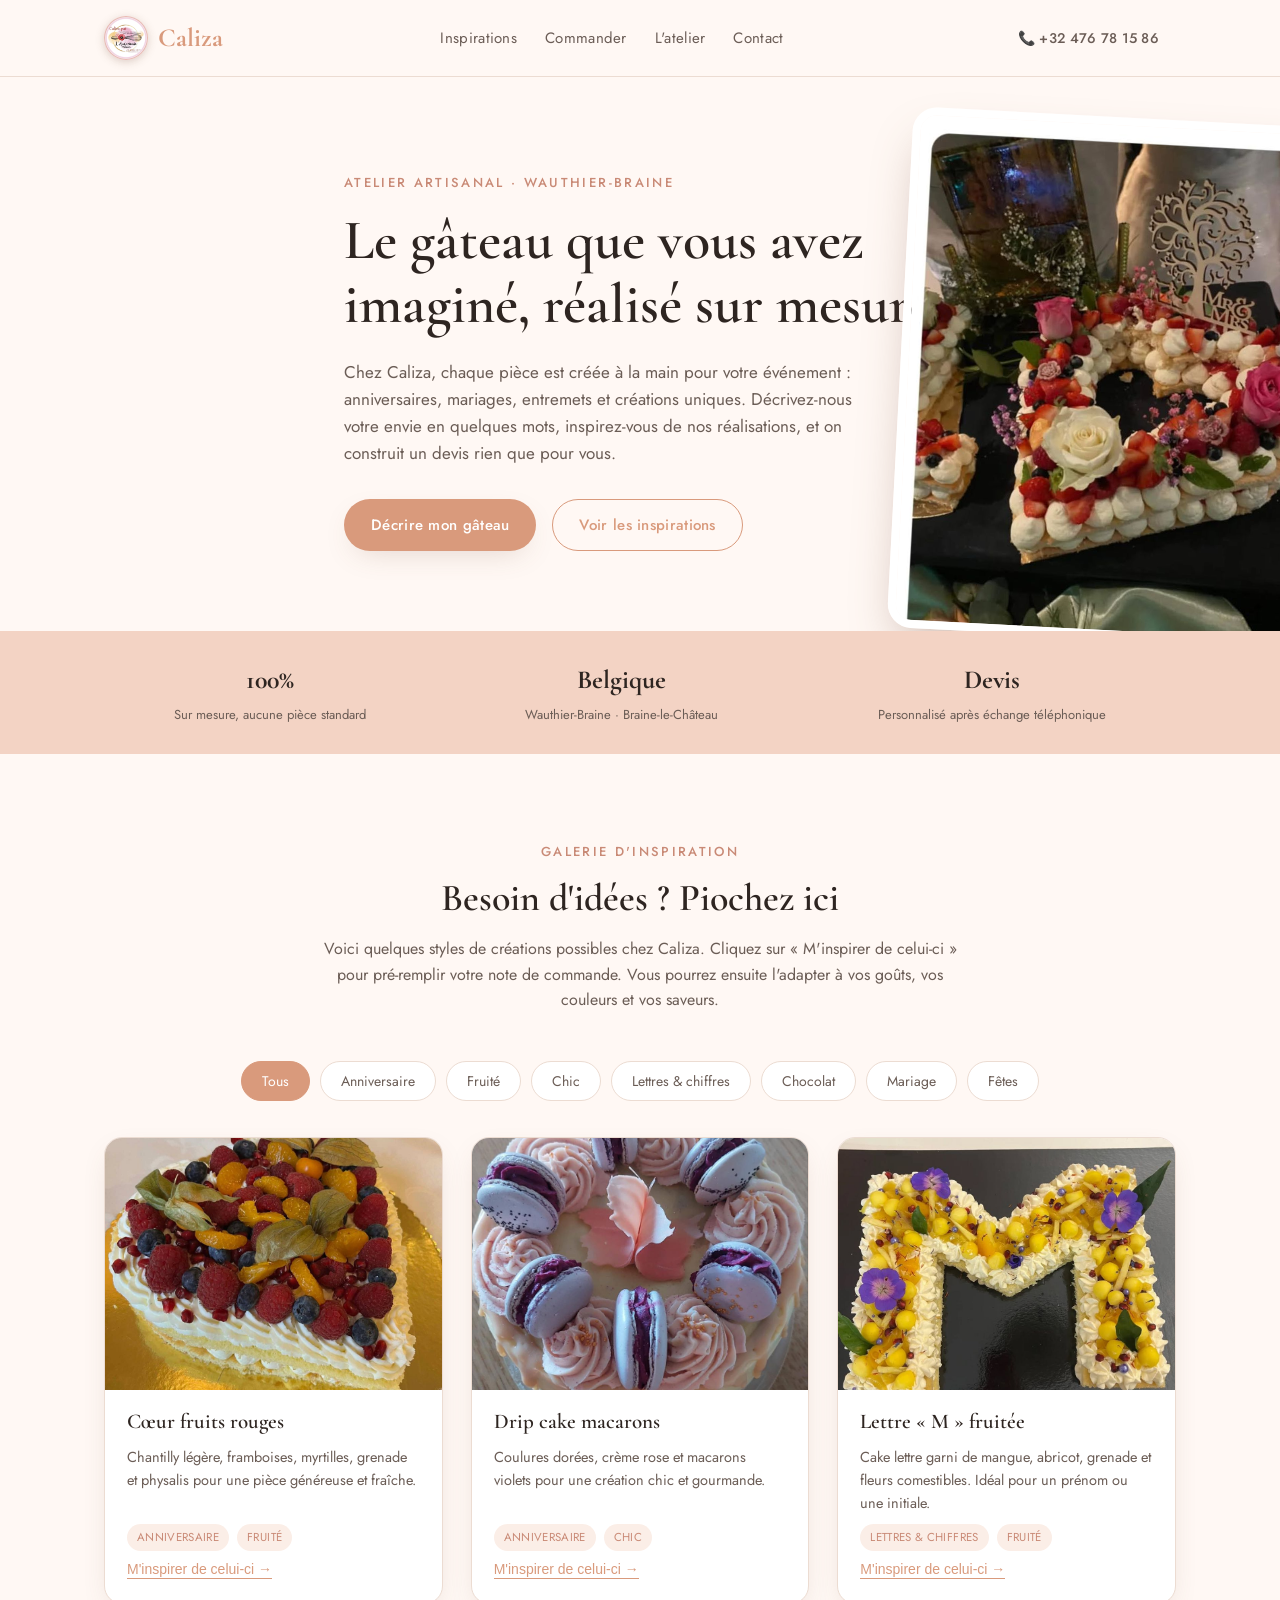
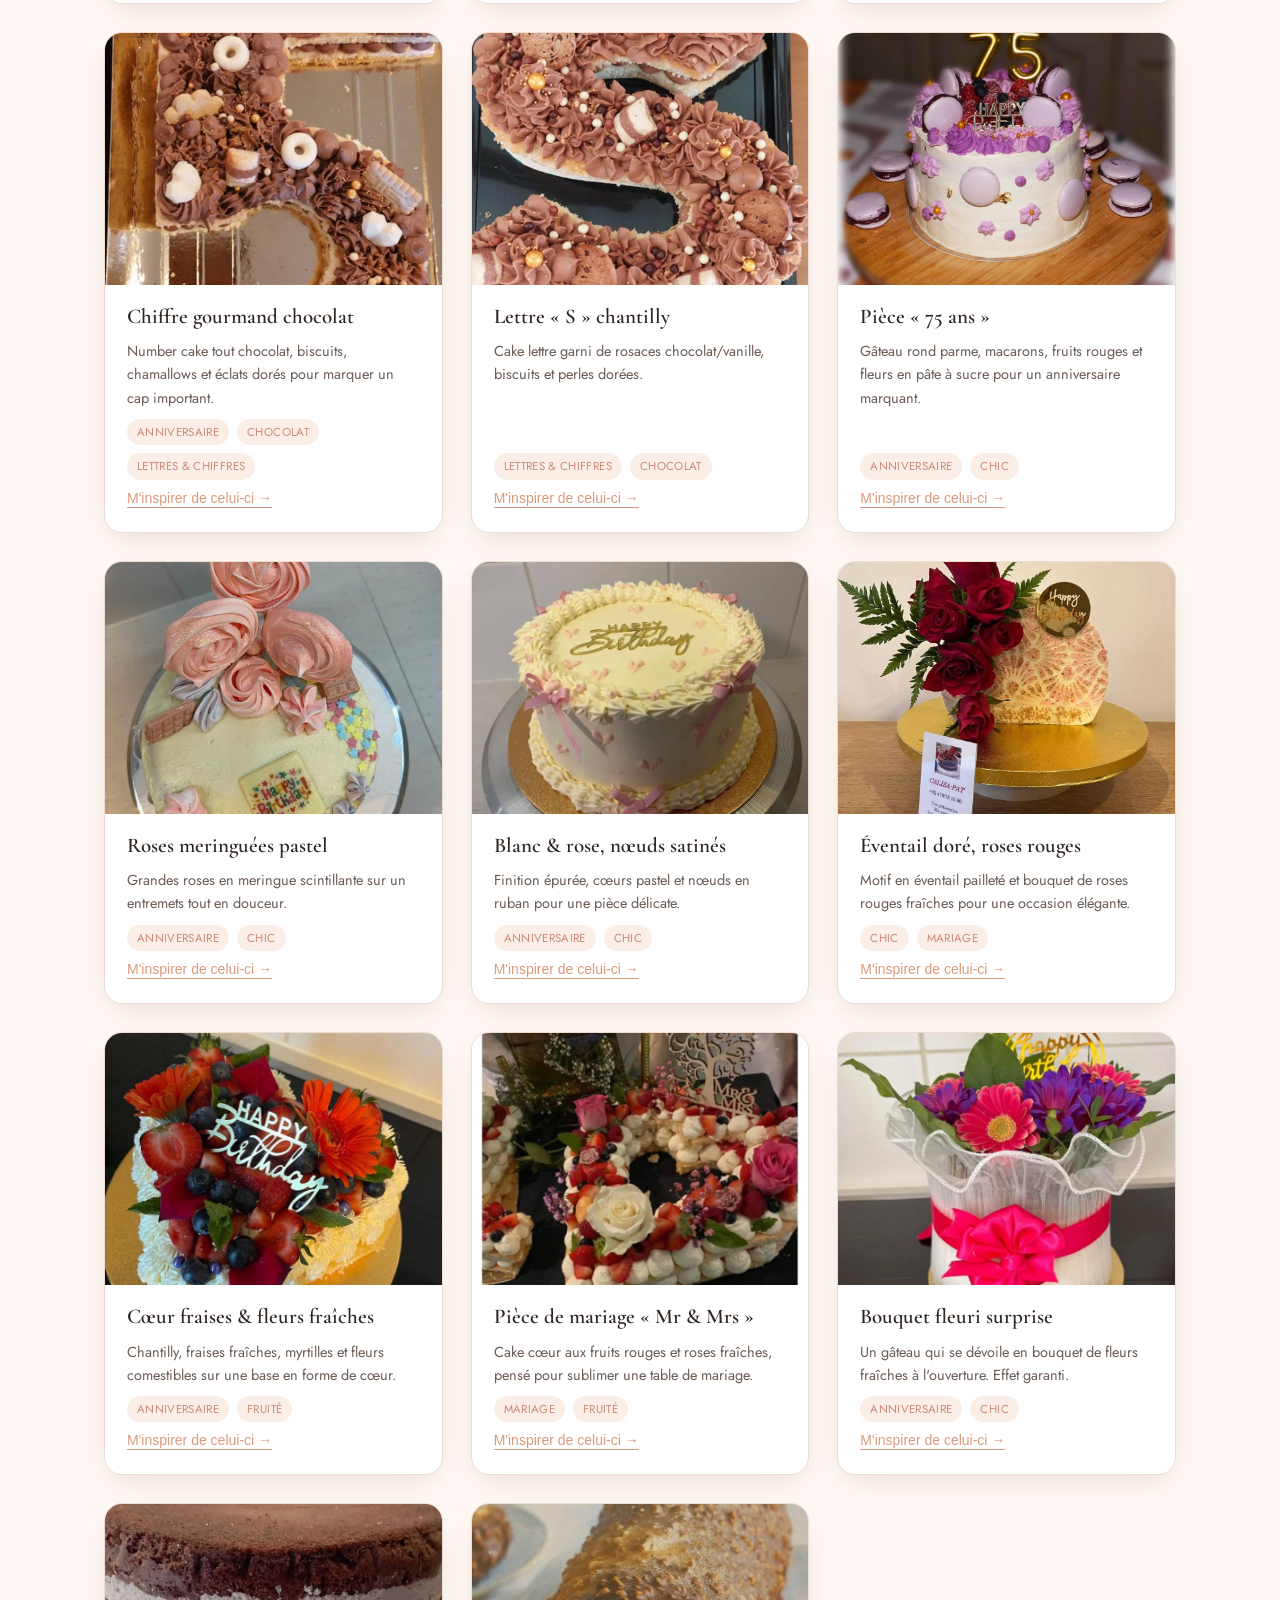
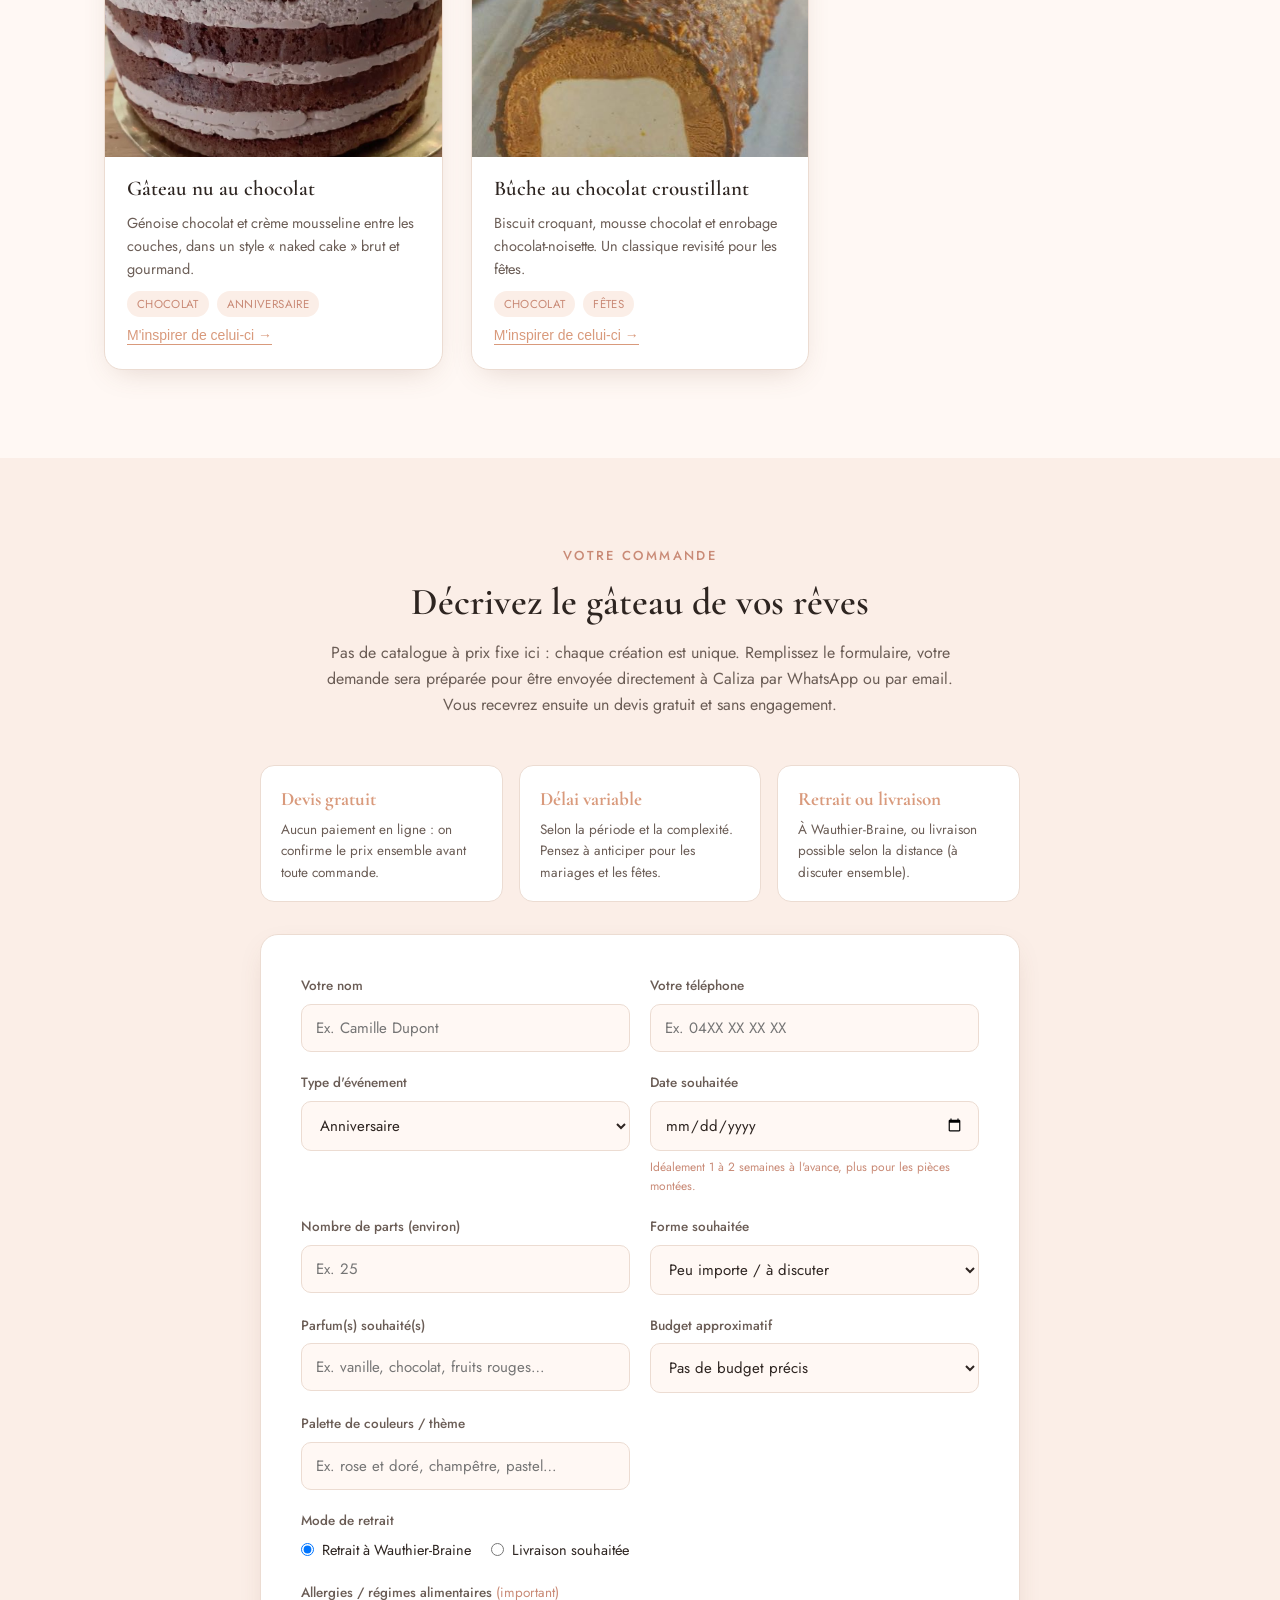
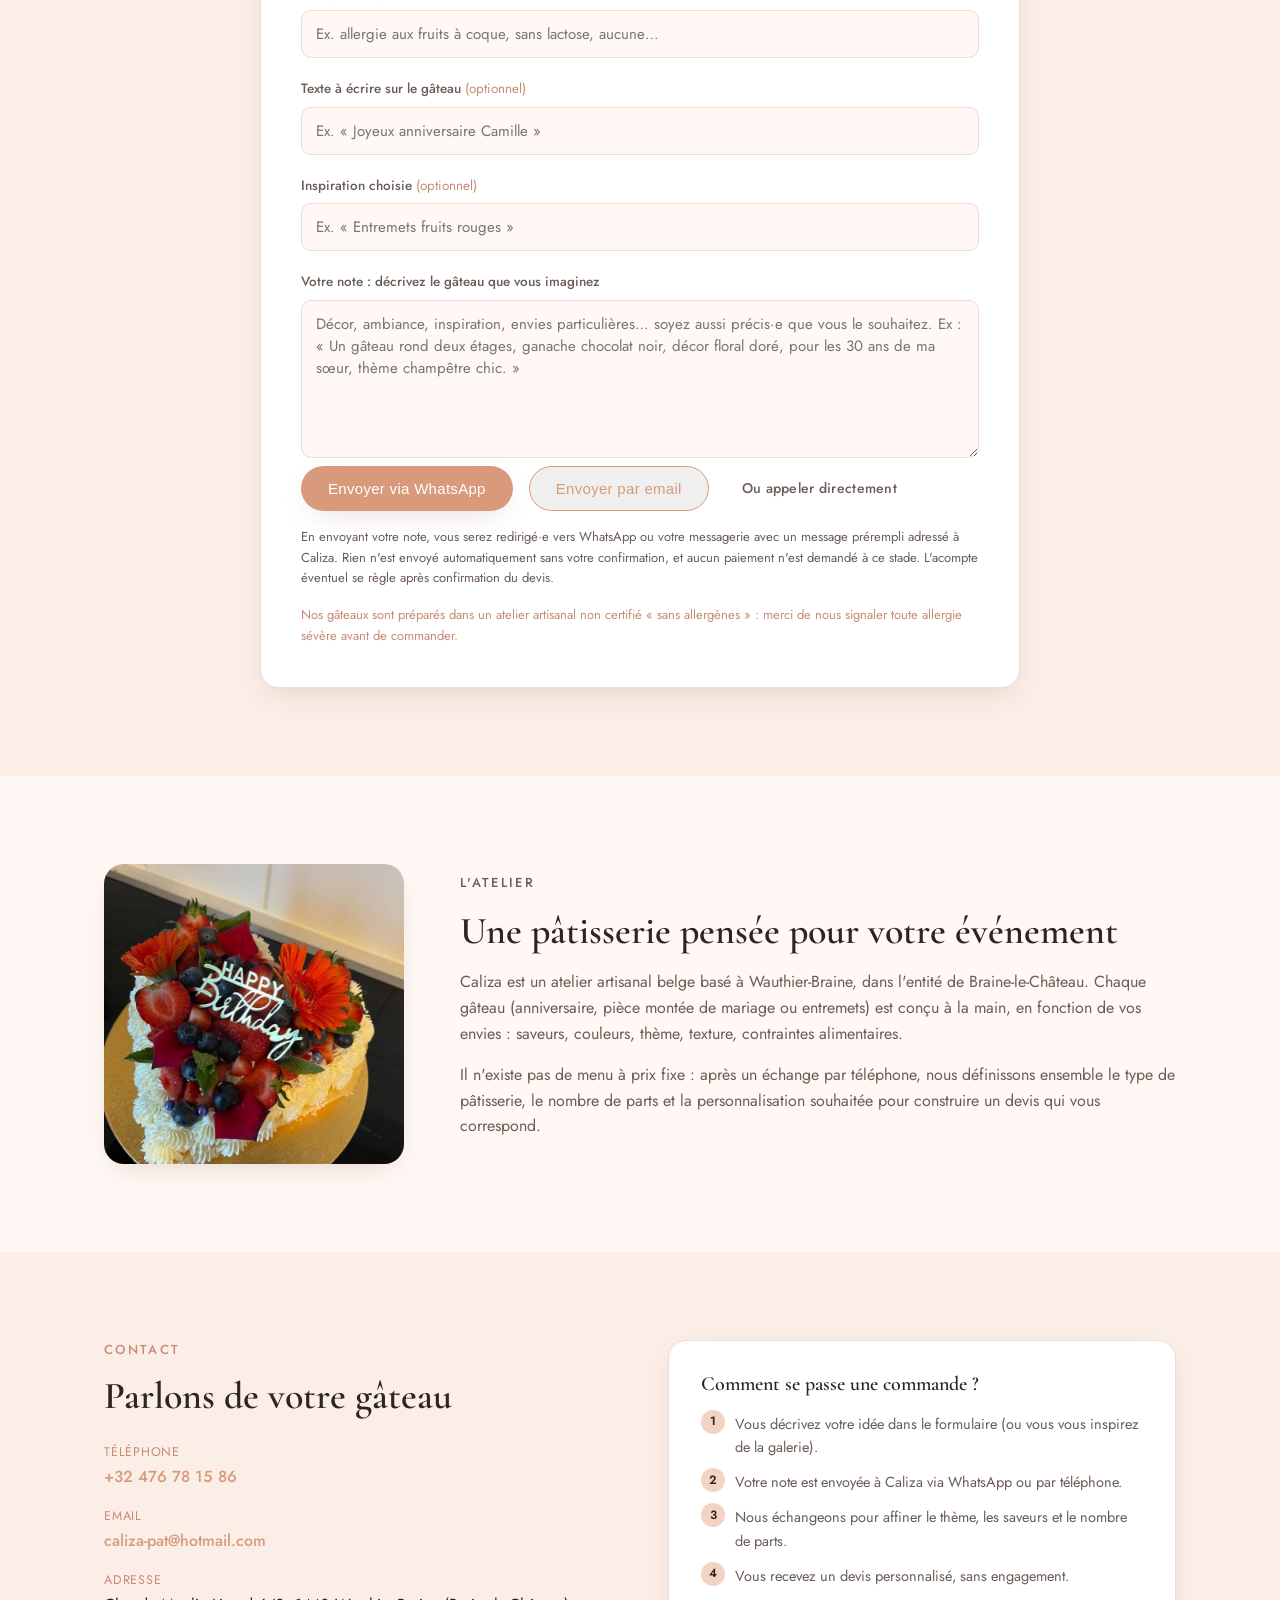
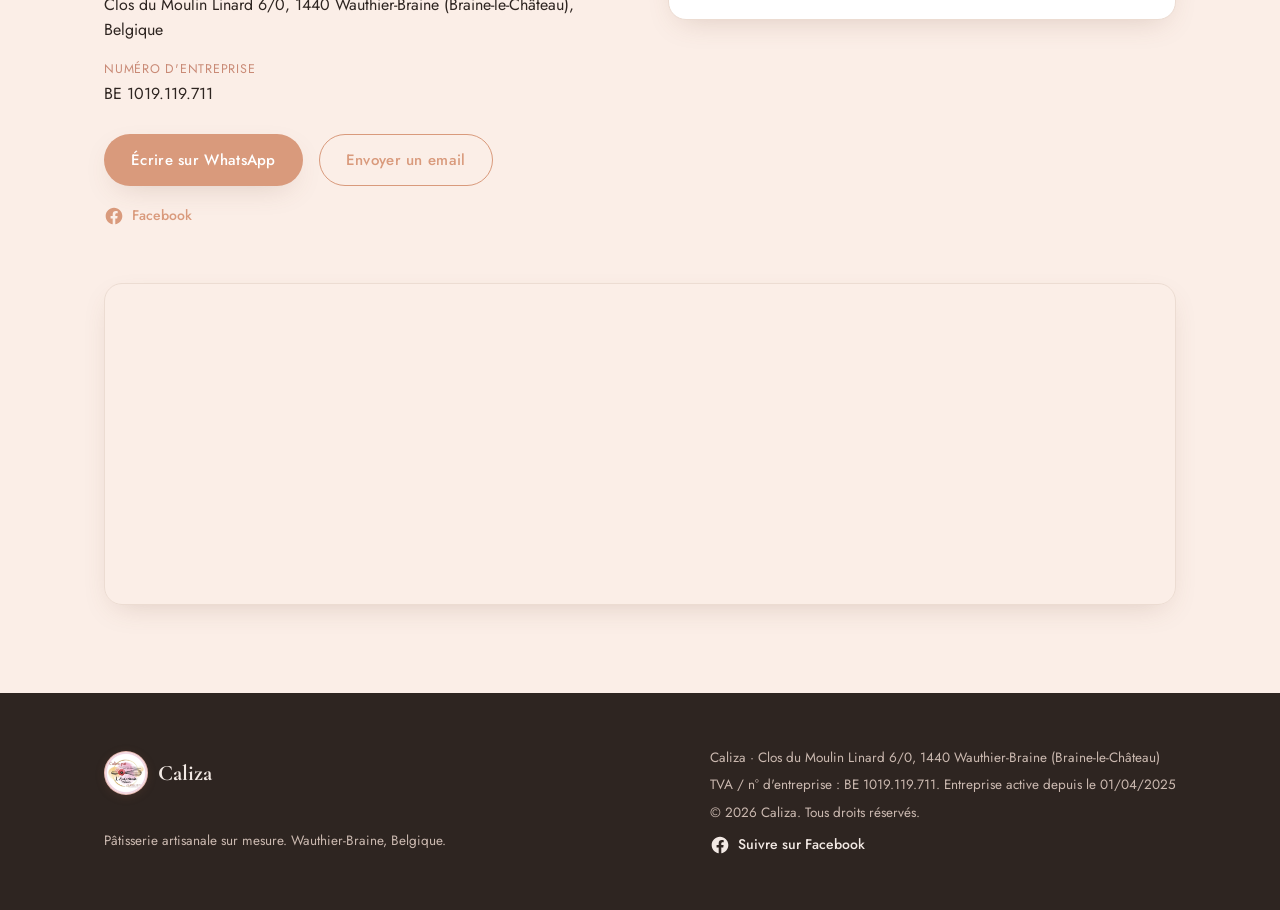
==== index.html @ c9975867 "Site vitrine Caliza (sans cadratins dans le texte) Co-Authored-By: Claude Sonnet 5 <noreply@anthropi" ====
<!DOCTYPE html>
<html lang="fr">
<head>
<meta charset="UTF-8">
<meta name="viewport" content="width=device-width, initial-scale=1.0">
<title>Caliza / Pâtisserie artisanale sur mesure</title>
<meta name="description" content="Caliza, atelier artisanal de gâteaux personnalisés à Wauthier-Braine (Braine-le-Château). Anniversaires, mariages, entremets sur mesure. Décrivez votre gâteau de rêve, on s'occupe du reste.">
<link rel="canonical" href="https://www.caliza-pat.be/">

<!-- Open Graph / réseaux sociaux -->
<meta property="og:type" content="website">
<meta property="og:locale" content="fr_BE">
<meta property="og:site_name" content="Caliza">
<meta property="og:title" content="Caliza : Pâtisserie artisanale sur mesure">
<meta property="og:description" content="Gâteaux personnalisés faits main à Wauthier-Braine (Braine-le-Château) : anniversaires, mariages, entremets. Décrivez votre gâteau de rêve, on s'occupe du reste.">
<meta property="og:image" content="https://www.caliza-pat.be/assets/gateaux/mariage-coeur.jpg">
<meta property="og:url" content="https://www.caliza-pat.be/">
<meta name="twitter:card" content="summary_large_image">
<meta name="twitter:title" content="Caliza : Pâtisserie artisanale sur mesure">
<meta name="twitter:description" content="Gâteaux personnalisés faits main à Wauthier-Braine (Braine-le-Château). Décrivez votre gâteau de rêve, on s'occupe du reste.">
<meta name="twitter:image" content="https://www.caliza-pat.be/assets/gateaux/mariage-coeur.jpg">

<link rel="icon" href="assets/logo.jpg">
<link rel="preconnect" href="https://fonts.googleapis.com">
<link rel="preconnect" href="https://fonts.gstatic.com" crossorigin>
<link href="https://fonts.googleapis.com/css2?family=Cormorant+Garamond:wght@500;600;700&family=Jost:wght@300;400;500;600&display=swap" rel="stylesheet">
<link rel="stylesheet" href="style.css">
<script type="application/ld+json">
{
  "@context": "https://schema.org",
  "@type": "Bakery",
  "name": "Caliza",
  "alternateName": "Caliza-pat, L'Audacieuse Pâtisserie",
  "image": "https://www.caliza-pat.be/assets/logo.jpg",
  "telephone": "+32476781586",
  "email": "caliza-pat@hotmail.com",
  "priceRange": "€€",
  "address": {
    "@type": "PostalAddress",
    "streetAddress": "Clos du Moulin Linard 6/0",
    "postalCode": "1440",
    "addressLocality": "Wauthier-Braine (Braine-le-Château)",
    "addressCountry": "BE"
  },
  "sameAs": [
    "https://www.facebook.com/share/1EMs3Ksw3k/?mibextid=wwXIfr"
  ]
}
</script>
</head>
<body>

<a class="skip-link" href="#commander">Aller à la commande</a>

<header class="site-header">
  <div class="wrap header-inner">
    <a href="#top" class="logo">
      <img src="assets/logo.jpg" alt="Caliza-pat, L'Audacieuse Pâtisserie" class="logo-img">
      <span class="logo-text">Caliza</span>
    </a>
    <nav class="nav" id="nav">
      <a href="#inspiration-gallery">Inspirations</a>
      <a href="#commander">Commander</a>
      <a href="#apropos">L'atelier</a>
      <a href="#contact">Contact</a>
    </nav>
    <a href="tel:+32476781586" class="btn btn-ghost header-cta">📞 +32 476 78 15 86</a>
    <button class="nav-toggle" id="navToggle" aria-label="Ouvrir le menu" aria-expanded="false">
      <span></span><span></span><span></span>
    </button>
  </div>
</header>

<main id="top">

  <section class="hero">
    <div class="wrap hero-inner">
      <p class="eyebrow">Atelier artisanal · Wauthier-Braine</p>
      <h1>Le gâteau que vous avez<br>imaginé, réalisé sur mesure</h1>
      <p class="hero-lede">
        Chez Caliza, chaque pièce est créée à la main pour votre événement : anniversaires,
        mariages, entremets et créations uniques. Décrivez-nous votre envie en quelques mots,
        inspirez-vous de nos réalisations, et on construit un devis rien que pour vous.
      </p>
      <div class="hero-actions">
        <a href="#commander" class="btn btn-primary">Décrire mon gâteau</a>
        <a href="#inspiration-gallery" class="btn btn-outline">Voir les inspirations</a>
      </div>
    </div>
    <div class="hero-deco">
      <img src="assets/gateaux/mariage-coeur.jpg" alt="Création Caliza : pièce en cœur, roses et finition dorée" class="hero-photo">
    </div>
  </section>

  <section class="strip">
    <div class="wrap strip-inner">
      <div class="strip-item"><strong>100%</strong><span>Sur mesure, aucune pièce standard</span></div>
      <div class="strip-item"><strong>Belgique</strong><span>Wauthier-Braine · Braine-le-Château</span></div>
      <div class="strip-item"><strong>Devis</strong><span>Personnalisé après échange téléphonique</span></div>
    </div>
  </section>

  <section id="inspiration-gallery" class="section">
    <div class="wrap">
      <p class="eyebrow center">Galerie d'inspiration</p>
      <h2 class="section-title center">Besoin d'idées ? Piochez ici</h2>
      <p class="section-lede center">
        Voici quelques styles de créations possibles chez Caliza. Cliquez sur « M'inspirer de
        celui-ci » pour pré-remplir votre note de commande. Vous pourrez ensuite l'adapter à
        vos goûts, vos couleurs et vos saveurs.
      </p>

      <div class="gallery-filters" id="galleryFilters" role="group" aria-label="Filtrer les inspirations"></div>

      <div class="gallery" id="gallery">
        <!-- Cards injected by script.js -->
      </div>
    </div>
  </section>

  <section id="commander" class="section section-alt">
    <div class="wrap">
      <p class="eyebrow center">Votre commande</p>
      <h2 class="section-title center">Décrivez le gâteau de vos rêves</h2>
      <p class="section-lede center">
        Pas de catalogue à prix fixe ici : chaque création est unique. Remplissez le formulaire,
        votre demande sera préparée pour être envoyée directement à Caliza par WhatsApp ou par
        email. Vous recevrez ensuite un devis gratuit et sans engagement.
      </p>

      <div class="order-info">
        <div class="order-info-item">
          <strong>Devis gratuit</strong>
          <span>Aucun paiement en ligne : on confirme le prix ensemble avant toute commande.</span>
        </div>
        <div class="order-info-item">
          <strong>Délai variable</strong>
          <span>Selon la période et la complexité. Pensez à anticiper pour les mariages et les fêtes.</span>
        </div>
        <div class="order-info-item">
          <strong>Retrait ou livraison</strong>
          <span>À Wauthier-Braine, ou livraison possible selon la distance (à discuter ensemble).</span>
        </div>
      </div>

      <form class="order-form" id="orderForm">
        <div class="form-grid">
          <div class="field">
            <label for="name">Votre nom</label>
            <input type="text" id="name" name="name" required autocomplete="name" placeholder="Ex. Camille Dupont">
          </div>
          <div class="field">
            <label for="phone">Votre téléphone</label>
            <input type="tel" id="phone" name="phone" required autocomplete="tel" placeholder="Ex. 04XX XX XX XX">
          </div>
          <div class="field">
            <label for="eventType">Type d'événement</label>
            <select id="eventType" name="eventType">
              <option value="Anniversaire">Anniversaire</option>
              <option value="Mariage / pièce montée">Mariage / pièce montée</option>
              <option value="Entremets">Entremets</option>
              <option value="Baptême / communion">Baptême / communion</option>
              <option value="Autre occasion">Autre occasion</option>
            </select>
          </div>
          <div class="field">
            <label for="date">Date souhaitée</label>
            <input type="date" id="date" name="date">
            <span class="field-hint">Idéalement 1 à 2 semaines à l'avance, plus pour les pièces montées.</span>
          </div>
          <div class="field">
            <label for="servings">Nombre de parts (environ)</label>
            <input type="number" id="servings" name="servings" min="1" placeholder="Ex. 25">
          </div>
          <div class="field">
            <label for="shape">Forme souhaitée</label>
            <select id="shape" name="shape">
              <option value="">Peu importe / à discuter</option>
              <option value="Rond">Rond</option>
              <option value="Carré / rectangle">Carré / rectangle</option>
              <option value="Cœur">Cœur</option>
              <option value="Cake lettre ou chiffre">Cake lettre ou chiffre</option>
              <option value="Pièce montée à étages">Pièce montée à étages</option>
              <option value="Autre">Autre</option>
            </select>
          </div>
          <div class="field">
            <label for="flavor">Parfum(s) souhaité(s)</label>
            <input type="text" id="flavor" name="flavor" placeholder="Ex. vanille, chocolat, fruits rouges…">
          </div>
          <div class="field">
            <label for="budget">Budget approximatif</label>
            <select id="budget" name="budget">
              <option value="">Pas de budget précis</option>
              <option value="Moins de 30€">Moins de 30€</option>
              <option value="30€ - 60€">30€ - 60€</option>
              <option value="60€ - 100€">60€ - 100€</option>
              <option value="100€ - 200€">100€ - 200€</option>
              <option value="Plus de 200€">Plus de 200€</option>
            </select>
          </div>
          <div class="field">
            <label for="colors">Palette de couleurs / thème</label>
            <input type="text" id="colors" name="colors" placeholder="Ex. rose et doré, champêtre, pastel…">
          </div>
          <div class="field field-full">
            <span class="field-legend">Mode de retrait</span>
            <div class="radio-group" id="fulfilmentGroup">
              <label class="radio-option">
                <input type="radio" name="fulfilment" value="Retrait à Wauthier-Braine" checked>
                Retrait à Wauthier-Braine
              </label>
              <label class="radio-option">
                <input type="radio" name="fulfilment" value="Livraison souhaitée">
                Livraison souhaitée
              </label>
            </div>
          </div>
          <div class="field field-full hidden" id="addressField">
            <label for="address">Adresse de livraison</label>
            <input type="text" id="address" name="address" placeholder="Rue, numéro, code postal, ville">
          </div>
          <div class="field field-full">
            <label for="allergies">Allergies / régimes alimentaires <span class="optional">(important)</span></label>
            <input type="text" id="allergies" name="allergies" placeholder="Ex. allergie aux fruits à coque, sans lactose, aucune…">
          </div>
          <div class="field field-full">
            <label for="cakeText">Texte à écrire sur le gâteau <span class="optional">(optionnel)</span></label>
            <input type="text" id="cakeText" name="cakeText" placeholder="Ex. « Joyeux anniversaire Camille »">
          </div>
          <div class="field field-full">
            <label for="inspiration">Inspiration choisie <span class="optional">(optionnel)</span></label>
            <input type="text" id="inspiration" name="inspiration" placeholder="Ex. « Entremets fruits rouges »" readonly>
          </div>
        </div>

        <div class="field field-full">
          <label for="note">Votre note : décrivez le gâteau que vous imaginez</label>
          <textarea id="note" name="note" rows="6" required placeholder="Décor, ambiance, inspiration, envies particulières… soyez aussi précis·e que vous le souhaitez. Ex : « Un gâteau rond deux étages, ganache chocolat noir, décor floral doré, pour les 30 ans de ma sœur, thème champêtre chic. »"></textarea>
        </div>

        <div class="form-actions">
          <button type="submit" class="btn btn-primary" id="sendWhatsapp" data-channel="whatsapp">Envoyer via WhatsApp</button>
          <button type="submit" class="btn btn-outline" id="sendEmail" data-channel="email">Envoyer par email</button>
          <a href="tel:+32476781586" class="btn btn-ghost">Ou appeler directement</a>
        </div>
        <p class="form-note">
          En envoyant votre note, vous serez redirigé·e vers WhatsApp ou votre messagerie avec un
          message prérempli adressé à Caliza. Rien n'est envoyé automatiquement sans votre confirmation,
          et aucun paiement n'est demandé à ce stade. L'acompte éventuel se règle après confirmation du devis.
        </p>
        <p class="form-note form-note-caution">
          Nos gâteaux sont préparés dans un atelier artisanal non certifié « sans allergènes » :
          merci de nous signaler toute allergie sévère avant de commander.
        </p>
      </form>
    </div>
  </section>

  <section id="apropos" class="section">
    <div class="wrap about-grid">
      <div class="about-deco">
        <img src="assets/gateaux/coeur-fraises-fleurs.jpg" alt="Création Caliza : gâteau cœur, fraises et fleurs fraîches">
      </div>
      <div>
        <p class="eyebrow">L'atelier</p>
        <h2 class="section-title">Une pâtisserie pensée pour votre événement</h2>
        <p>
          Caliza est un atelier artisanal belge basé à Wauthier-Braine, dans l'entité de
          Braine-le-Château. Chaque gâteau (anniversaire, pièce montée de mariage ou entremets)
          est conçu à la main, en fonction de vos envies : saveurs, couleurs, thème, texture,
          contraintes alimentaires.
        </p>
        <p>
          Il n'existe pas de menu à prix fixe : après un échange par téléphone, nous définissons
          ensemble le type de pâtisserie, le nombre de parts et la personnalisation souhaitée
          pour construire un devis qui vous correspond.
        </p>
      </div>
    </div>
  </section>

  <section id="contact" class="section section-alt">
    <div class="wrap contact-grid">
      <div>
        <p class="eyebrow">Contact</p>
        <h2 class="section-title">Parlons de votre gâteau</h2>
        <ul class="contact-list">
          <li>
            <span class="contact-label">Téléphone</span>
            <a href="tel:+32476781586">+32 476 78 15 86</a>
          </li>
          <li>
            <span class="contact-label">Email</span>
            <a href="mailto:caliza-pat@hotmail.com">caliza-pat@hotmail.com</a>
          </li>
          <li>
            <span class="contact-label">Adresse</span>
            <span>Clos du Moulin Linard 6/0, 1440 Wauthier-Braine (Braine-le-Château), Belgique</span>
          </li>
          <li>
            <span class="contact-label">Numéro d'entreprise</span>
            <span>BE 1019.119.711</span>
          </li>
        </ul>
        <div class="hero-actions">
          <a href="https://wa.me/32476781586" class="btn btn-primary" target="_blank" rel="noopener">Écrire sur WhatsApp</a>
          <a href="mailto:caliza-pat@hotmail.com" class="btn btn-outline">Envoyer un email</a>
        </div>
        <div class="social-links">
          <a href="https://www.facebook.com/share/1EMs3Ksw3k/?mibextid=wwXIfr" target="_blank" rel="noopener" aria-label="Caliza sur Facebook" class="social-link">
            <svg viewBox="0 0 24 24" aria-hidden="true"><path d="M22 12.06C22 6.5 17.52 2 12 2S2 6.5 2 12.06c0 5 3.66 9.15 8.44 9.94v-7.03H7.9v-2.9h2.54V9.85c0-2.51 1.49-3.9 3.77-3.9 1.09 0 2.24.2 2.24.2v2.46h-1.26c-1.24 0-1.63.77-1.63 1.56v1.88h2.78l-.44 2.9h-2.34V22c4.78-.79 8.44-4.93 8.44-9.94Z"/></svg>
            Facebook
          </a>
        </div>
      </div>
      <div class="contact-card">
        <h3>Comment se passe une commande ?</h3>
        <ol>
          <li>Vous décrivez votre idée dans le formulaire (ou vous vous inspirez de la galerie).</li>
          <li>Votre note est envoyée à Caliza via WhatsApp ou par téléphone.</li>
          <li>Nous échangeons pour affiner le thème, les saveurs et le nombre de parts.</li>
          <li>Vous recevez un devis personnalisé, sans engagement.</li>
        </ol>
      </div>
      <div class="map-embed">
        <iframe
          src="https://www.google.com/maps?q=Clos+du+Moulin+Linard+6,+1440+Wauthier-Braine,+Belgique&output=embed"
          title="Localisation de Caliza à Wauthier-Braine"
          loading="lazy"
          referrerpolicy="no-referrer-when-downgrade">
        </iframe>
      </div>
    </div>
  </section>

</main>

<footer class="site-footer">
  <div class="wrap footer-inner">
    <div class="footer-brand">
      <img src="assets/logo.jpg" alt="Caliza-pat" class="logo-img">
      <span class="logo-text">Caliza</span>
      <p>Pâtisserie artisanale sur mesure. Wauthier-Braine, Belgique.</p>
    </div>
    <div class="footer-legal">
      <p>Caliza · Clos du Moulin Linard 6/0, 1440 Wauthier-Braine (Braine-le-Château)</p>
      <p>TVA / n° d'entreprise : BE 1019.119.711. Entreprise active depuis le 01/04/2025</p>
      <p>© <span id="year"></span> Caliza. Tous droits réservés.</p>
      <a href="https://www.facebook.com/share/1EMs3Ksw3k/?mibextid=wwXIfr" target="_blank" rel="noopener" aria-label="Caliza sur Facebook" class="social-link social-link-footer">
        <svg viewBox="0 0 24 24" aria-hidden="true"><path d="M22 12.06C22 6.5 17.52 2 12 2S2 6.5 2 12.06c0 5 3.66 9.15 8.44 9.94v-7.03H7.9v-2.9h2.54V9.85c0-2.51 1.49-3.9 3.77-3.9 1.09 0 2.24.2 2.24.2v2.46h-1.26c-1.24 0-1.63.77-1.63 1.56v1.88h2.78l-.44 2.9h-2.34V22c4.78-.79 8.44-4.93 8.44-9.94Z"/></svg>
        Suivre sur Facebook
      </a>
    </div>
  </div>
</footer>

<script src="script.js"></script>
</body>
</html>
---- style.css ----
:root{
  --cream:#fff8f4;
  --cream-alt:#fbeee7;
  --blush:#f3d3c4;
  --blush-deep:#e7b394;
  --rose:#d99a7c;
  --ink:#2e2521;
  --ink-soft:#6b5d56;
  --line:#ecdcd2;
  --gold:#c98a76;
  --radius:18px;
  --shadow:0 10px 30px -12px rgba(120,80,60,.25);
  --max:1120px;
}

*{box-sizing:border-box;margin:0;padding:0}
html{scroll-behavior:smooth}
body{
  font-family:'Jost', system-ui, -apple-system, sans-serif;
  color:var(--ink);
  background:var(--cream);
  line-height:1.6;
  -webkit-font-smoothing:antialiased;
}
h1,h2,h3{
  font-family:'Cormorant Garamond', Georgia, serif;
  font-weight:600;
  line-height:1.15;
  color:var(--ink);
}
img{max-width:100%;display:block}
a{color:inherit;text-decoration:none}
ul,ol{list-style:none}
.wrap{max-width:var(--max);margin:0 auto;padding:0 24px}

.skip-link{
  position:absolute;left:-999px;top:0;background:var(--ink);color:#fff;
  padding:10px 16px;border-radius:8px;z-index:200;
}
.skip-link:focus{left:16px;top:16px}

/* Header */
.site-header{
  position:sticky;top:0;z-index:100;
  background:rgba(255,248,244,.9);
  backdrop-filter:blur(8px);
  border-bottom:1px solid var(--line);
}
.header-inner{
  display:flex;align-items:center;justify-content:space-between;
  height:76px;gap:20px;
}
.logo{display:flex;align-items:center;gap:10px;font-family:'Cormorant Garamond',serif;font-size:26px;font-weight:700;color:var(--rose)}
.logo-img{width:44px;height:44px;border-radius:50%;object-fit:cover;box-shadow:0 2px 8px rgba(120,80,60,.25)}
.nav{display:flex;gap:28px;font-size:15px;letter-spacing:.02em}
.nav a{color:var(--ink-soft);transition:color .2s}
.nav a:hover{color:var(--rose)}
.header-cta{white-space:nowrap}
.nav-toggle{
  display:none;flex-direction:column;justify-content:center;gap:5px;
  width:38px;height:38px;background:none;border:none;cursor:pointer;
}
.nav-toggle span{display:block;width:100%;height:2px;background:var(--ink)}

/* Buttons */
.btn{
  display:inline-block;padding:13px 26px;border-radius:999px;
  font-size:15px;font-weight:500;letter-spacing:.02em;
  transition:transform .15s ease, box-shadow .15s ease, background .2s ease;
  border:1px solid transparent;cursor:pointer;
}
.btn-primary{background:var(--rose);color:#fff;box-shadow:var(--shadow)}
.btn-primary:hover{transform:translateY(-2px);background:var(--blush-deep)}
.btn-outline{border-color:var(--rose);color:var(--rose)}
.btn-outline:hover{background:var(--blush);border-color:var(--blush)}
.btn-ghost{color:var(--ink-soft);font-size:14px;padding:10px 16px}
.btn-ghost:hover{color:var(--rose)}

/* Hero */
.hero{position:relative;overflow:hidden;padding:96px 0 80px}
.hero-inner{max-width:640px}
.eyebrow{
  text-transform:uppercase;letter-spacing:.18em;font-size:13px;
  color:var(--gold);font-weight:500;margin-bottom:14px;
}
.eyebrow.center{text-align:center}
.hero h1{font-size:clamp(34px,5vw,56px);margin-bottom:22px}
.hero-lede{color:var(--ink-soft);font-size:17px;max-width:520px;margin-bottom:32px}
.hero-actions{display:flex;gap:16px;flex-wrap:wrap}
.hero-deco{
  position:absolute;right:-40px;top:40px;width:420px;max-width:44vw;
  border-radius:24px;overflow:hidden;box-shadow:0 24px 50px -14px rgba(120,80,60,.4);
  border:8px solid #fff;transform:rotate(3deg);
}
.hero-photo{width:100%;height:100%;aspect-ratio:4/5;object-fit:cover;display:block}

/* Strip */
.strip{background:var(--blush);padding:28px 0}
.strip-inner{display:flex;justify-content:space-around;flex-wrap:wrap;gap:20px;text-align:center}
.strip-item{display:flex;flex-direction:column;gap:4px}
.strip-item strong{font-family:'Cormorant Garamond',serif;font-size:26px;color:var(--ink)}
.strip-item span{font-size:13px;color:var(--ink-soft)}

/* Sections */
.section{padding:88px 0}
.section-alt{background:var(--cream-alt)}
.section-title{font-size:clamp(28px,3.6vw,38px);margin-bottom:16px}
.section-title.center{text-align:center}
.section-lede{color:var(--ink-soft);max-width:640px;margin:0 auto 48px}
.section-lede.center{text-align:center}

/* Gallery */
.gallery-filters{display:flex;flex-wrap:wrap;gap:10px;justify-content:center;margin-bottom:36px}
.filter-btn{
  padding:9px 20px;border-radius:999px;border:1px solid var(--line);
  background:#fff;color:var(--ink-soft);font-size:14px;font-family:inherit;
  cursor:pointer;transition:all .15s ease;
}
.filter-btn:hover{border-color:var(--rose);color:var(--rose)}
.filter-btn.active{background:var(--rose);border-color:var(--rose);color:#fff}

.gallery{
  display:grid;grid-template-columns:repeat(auto-fit,minmax(260px,1fr));
  gap:28px;
}
.cake-card{
  background:#fff;border-radius:var(--radius);overflow:hidden;
  box-shadow:var(--shadow);border:1px solid var(--line);
  display:flex;flex-direction:column;transition:transform .2s ease;
}
.cake-card:hover{transform:translateY(-4px)}
.cake-card.hidden{display:none}
.hidden{display:none !important}
.cake-visual{
  aspect-ratio:4/3;overflow:hidden;
}
.cake-visual img{width:100%;height:100%;object-fit:cover;display:block;transition:transform .3s ease}
.cake-card:hover .cake-visual img{transform:scale(1.05)}
.cake-body{padding:20px 22px 24px;display:flex;flex-direction:column;gap:10px;flex:1}
.cake-body h3{font-size:21px}
.cake-body p{color:var(--ink-soft);font-size:14.5px;flex:1}
.cake-tags{display:flex;gap:8px;flex-wrap:wrap}
.tag{
  font-size:11.5px;letter-spacing:.03em;text-transform:uppercase;
  background:var(--cream-alt);color:var(--gold);padding:4px 10px;border-radius:999px;
}
.cake-pick{
  align-self:flex-start;font-size:14px;font-weight:500;color:var(--rose);
  border-bottom:1px solid var(--rose);padding-bottom:1px;background:none;border-top:none;border-left:none;border-right:none;cursor:pointer;
}
.cake-pick:hover{color:var(--blush-deep);border-color:var(--blush-deep)}

/* Order info strip */
.order-info{
  max-width:760px;margin:0 auto 32px;display:grid;
  grid-template-columns:repeat(3,1fr);gap:16px;
}
.order-info-item{
  background:#fff;border:1px solid var(--line);border-radius:14px;
  padding:18px 20px;display:flex;flex-direction:column;gap:4px;
}
.order-info-item strong{font-family:'Cormorant Garamond',serif;font-size:19px;color:var(--rose)}
.order-info-item span{font-size:13.5px;color:var(--ink-soft)}

/* Order form */
.order-form{
  max-width:760px;margin:0 auto;background:#fff;border:1px solid var(--line);
  border-radius:var(--radius);padding:40px;box-shadow:var(--shadow);
}
.form-grid{display:grid;grid-template-columns:1fr 1fr;gap:20px;margin-bottom:20px}
.field{display:flex;flex-direction:column;gap:7px}
.field-full{grid-column:1/-1}
label,.field-legend{font-size:13.5px;font-weight:500;color:var(--ink-soft)}
.optional{font-weight:400;color:var(--gold)}
.field-hint{font-size:12px;color:var(--gold)}
input,select,textarea{
  font-family:inherit;font-size:15px;padding:12px 14px;
  border:1px solid var(--line);border-radius:10px;background:var(--cream);
  color:var(--ink);
}
input:focus,select:focus,textarea:focus{outline:2px solid var(--blush-deep);outline-offset:1px}
textarea{resize:vertical;min-height:120px}
.radio-group{display:flex;gap:20px;flex-wrap:wrap}
.radio-option{
  display:flex;align-items:center;gap:8px;font-size:14.5px;color:var(--ink);
  font-weight:400;cursor:pointer;
}
.radio-option input{width:auto;padding:0}
.form-actions{display:flex;gap:16px;flex-wrap:wrap;margin-top:8px}
.form-note{margin-top:16px;font-size:13px;color:var(--ink-soft)}
.form-note-caution{color:var(--gold)}

/* About */
.about-grid{display:grid;grid-template-columns:300px 1fr;gap:56px;align-items:center}
.about-deco{border-radius:20px;overflow:hidden;box-shadow:var(--shadow);aspect-ratio:1/1}
.about-deco img{width:100%;height:100%;object-fit:cover;display:block}
.about-grid p{color:var(--ink-soft);margin-bottom:16px}

/* Social links */
.social-links{display:flex;gap:14px;margin-top:18px}
.social-link{
  display:inline-flex;align-items:center;gap:8px;font-size:14px;font-weight:500;
  color:var(--rose);
}
.social-link svg{width:20px;height:20px;fill:currentColor}
.social-link:hover{color:var(--blush-deep)}
.social-link-footer{color:#f2e9e4;margin-top:10px}
.social-link-footer:hover{color:var(--blush)}

/* Contact */
.contact-grid{display:grid;grid-template-columns:1fr 1fr;gap:56px;align-items:start}
.map-embed{
  grid-column:1/-1;border-radius:var(--radius);overflow:hidden;
  box-shadow:var(--shadow);border:1px solid var(--line);
}
.map-embed iframe{width:100%;height:320px;border:0;display:block}
.contact-list{margin:24px 0 28px;display:flex;flex-direction:column;gap:16px}
.contact-list li{display:flex;flex-direction:column;gap:2px}
.contact-label{font-size:12.5px;text-transform:uppercase;letter-spacing:.06em;color:var(--gold)}
.contact-list a{color:var(--rose);font-weight:500}
.contact-card{
  background:#fff;border:1px solid var(--line);border-radius:var(--radius);
  padding:32px;box-shadow:var(--shadow);
}
.contact-card h3{font-size:20px;margin-bottom:16px}
.contact-card ol{display:flex;flex-direction:column;gap:12px;counter-reset:steps}
.contact-card ol li{
  counter-increment:steps;padding-left:34px;position:relative;color:var(--ink-soft);font-size:14.5px;
}
.contact-card ol li::before{
  content:counter(steps);position:absolute;left:0;top:-2px;
  width:24px;height:24px;border-radius:50%;background:var(--blush);
  color:var(--ink);font-size:12px;font-weight:600;display:flex;align-items:center;justify-content:center;
}

/* Footer */
.site-footer{background:var(--ink);color:#f2e9e4;padding:48px 0}
.footer-inner{display:flex;justify-content:space-between;gap:40px;flex-wrap:wrap}
.footer-brand{display:flex;flex-wrap:wrap;align-items:center;gap:10px}
.footer-inner .logo-text{font-family:'Cormorant Garamond',serif;font-size:22px;font-weight:700;color:#f2e9e4}
.footer-brand p{flex-basis:100%;color:#cbb9b0;font-size:13.5px;margin-top:4px}
.footer-legal p{color:#cbb9b0;font-size:13.5px;margin-top:6px}

/* Responsive */
@media (max-width:860px){
  .nav{
    position:absolute;top:76px;left:0;right:0;background:var(--cream);
    flex-direction:column;padding:20px 24px;gap:18px;border-bottom:1px solid var(--line);
    display:none;
  }
  .nav.open{display:flex}
  .nav-toggle{display:flex}
  .header-cta{display:none}
  .hero-deco{display:none}
  .about-grid,.contact-grid{grid-template-columns:1fr}
  .about-deco{max-width:200px;margin:0 auto}
}
@media (max-width:560px){
  .form-grid{grid-template-columns:1fr}
  .order-form{padding:28px 20px}
  .header-inner{height:68px}
  .order-info{grid-template-columns:1fr}
}
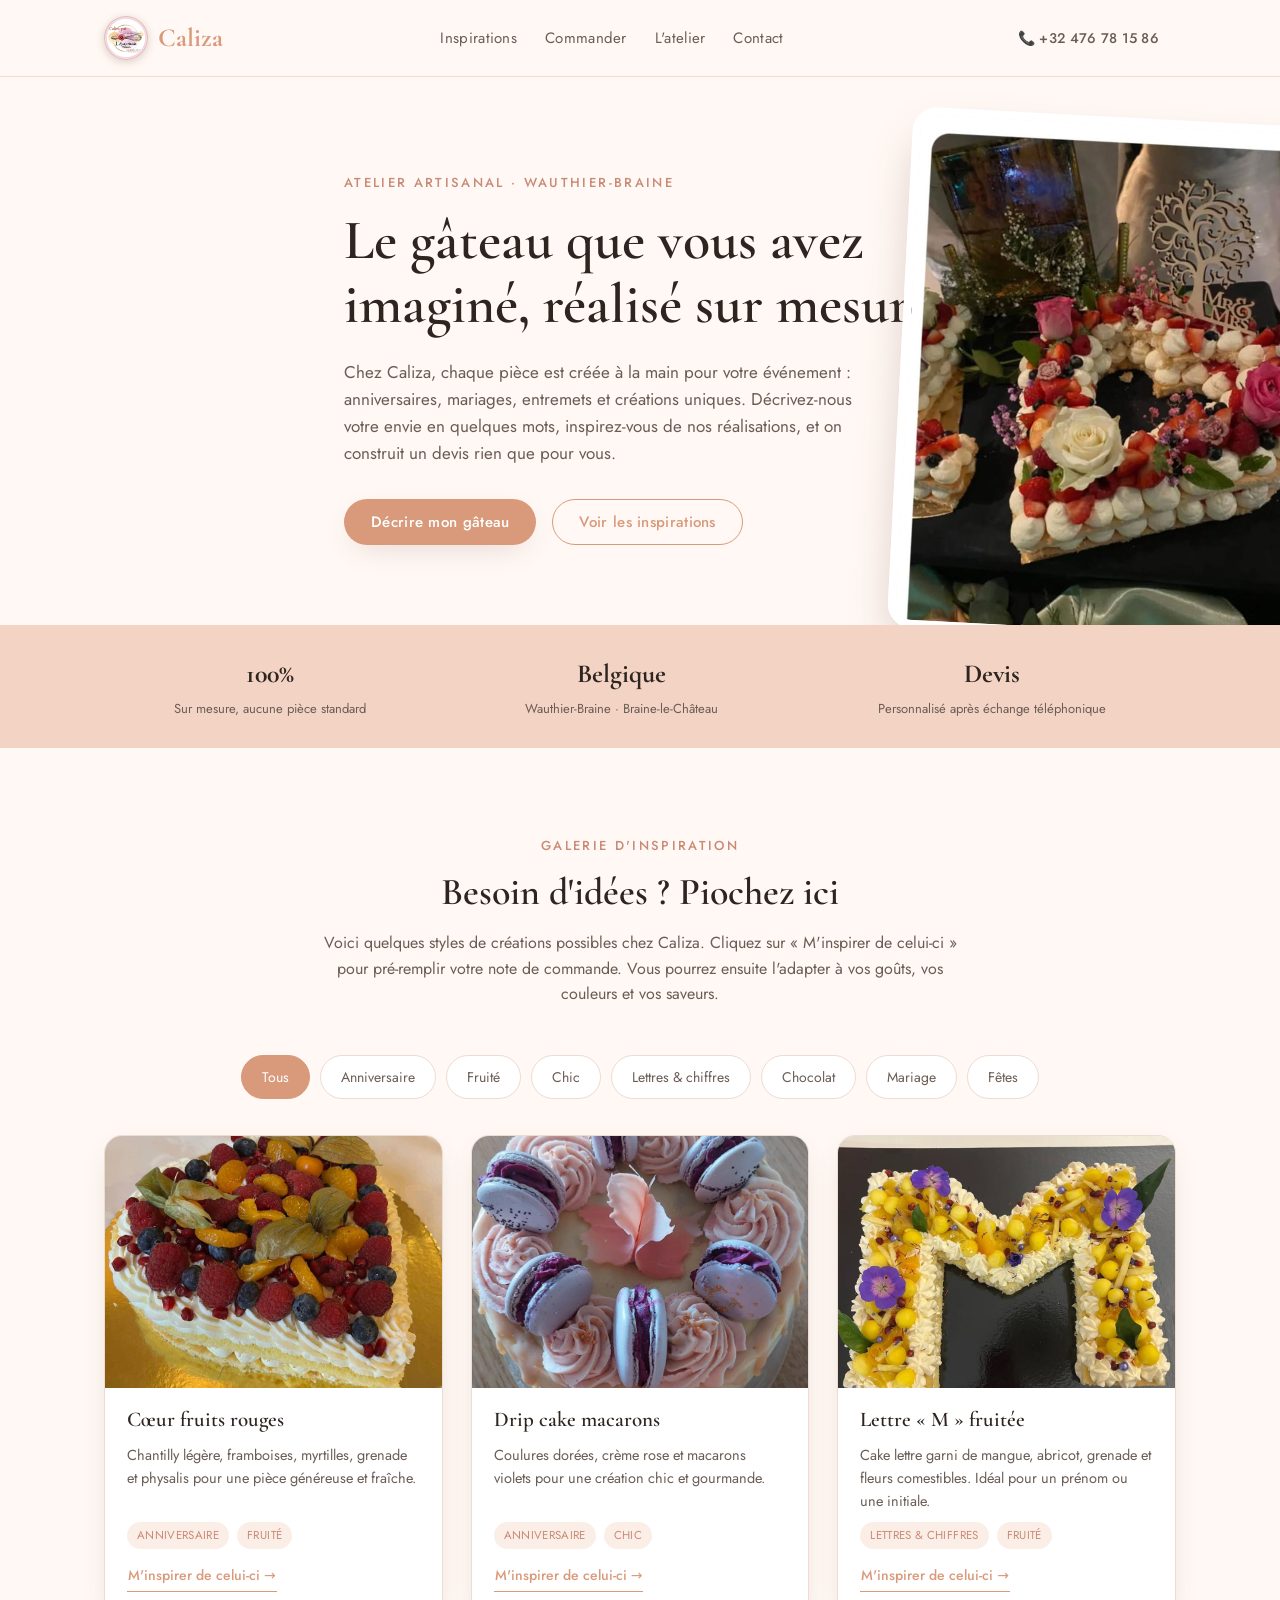
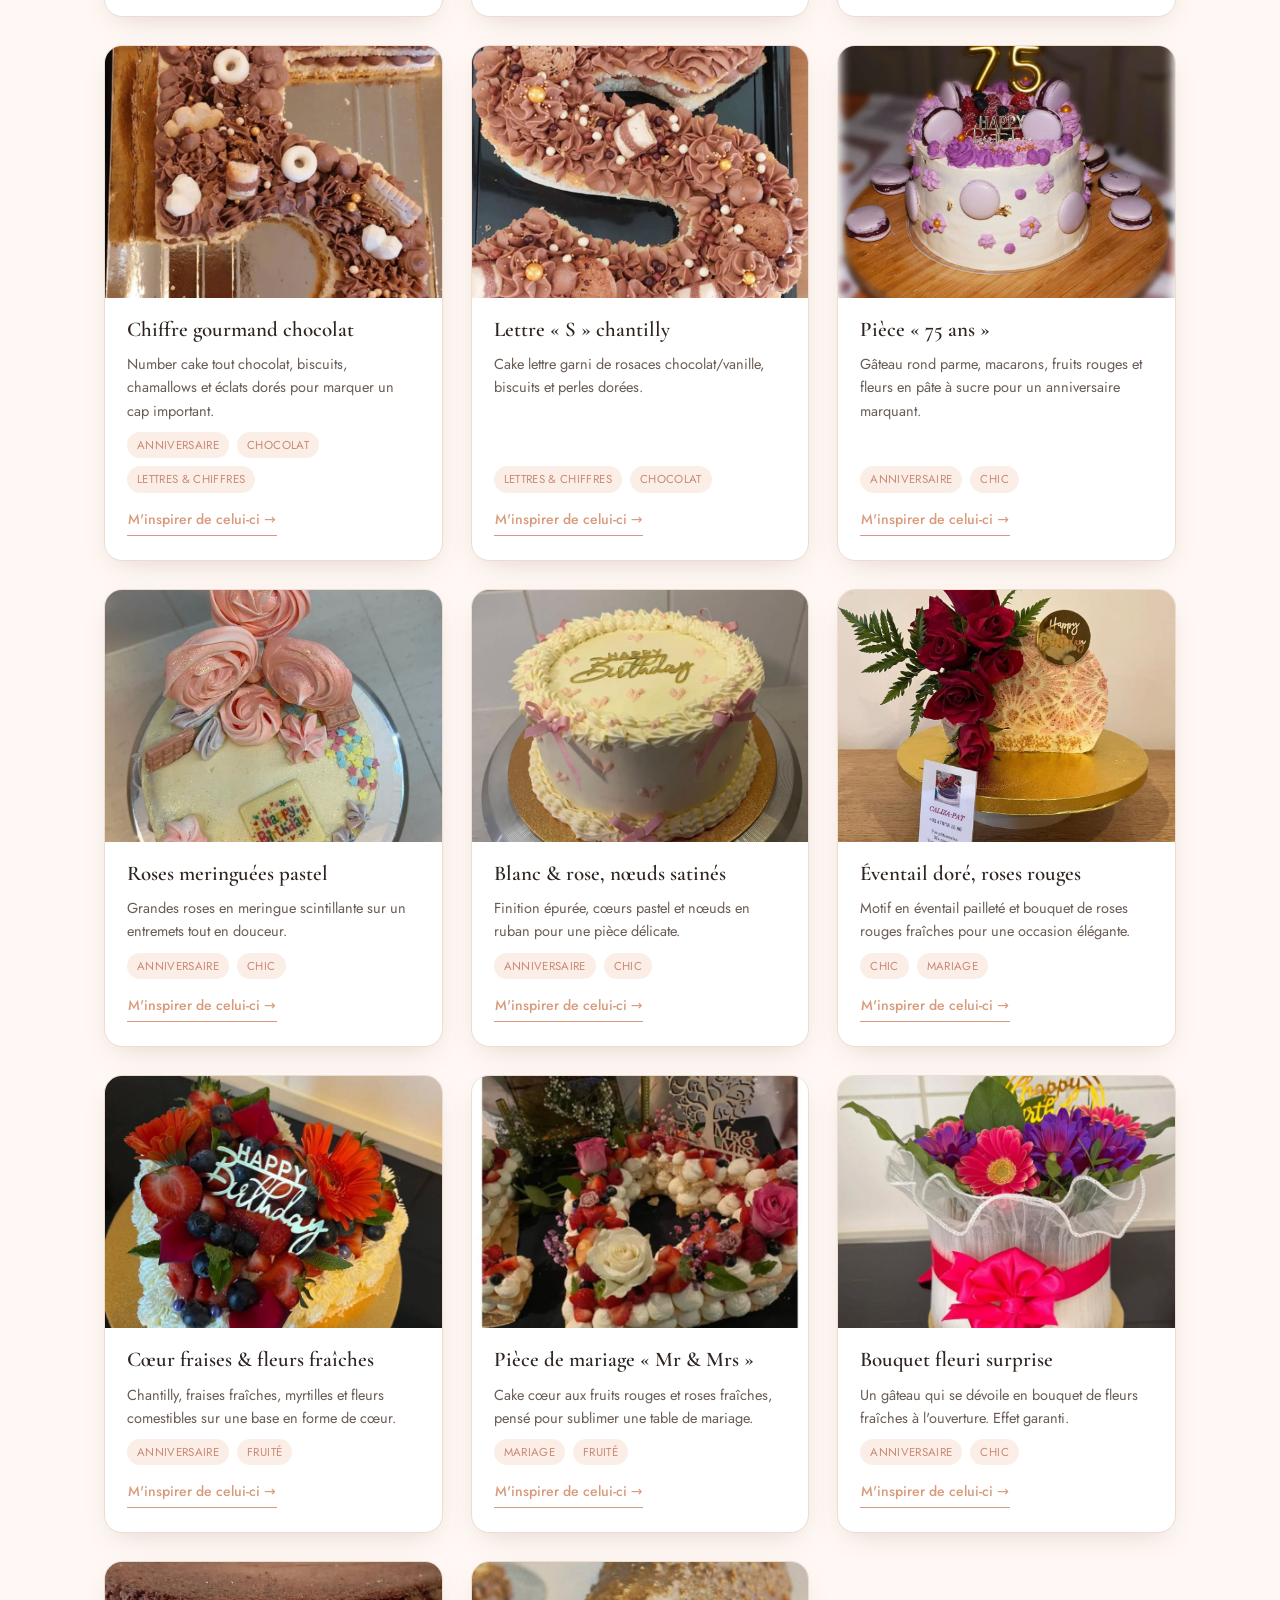
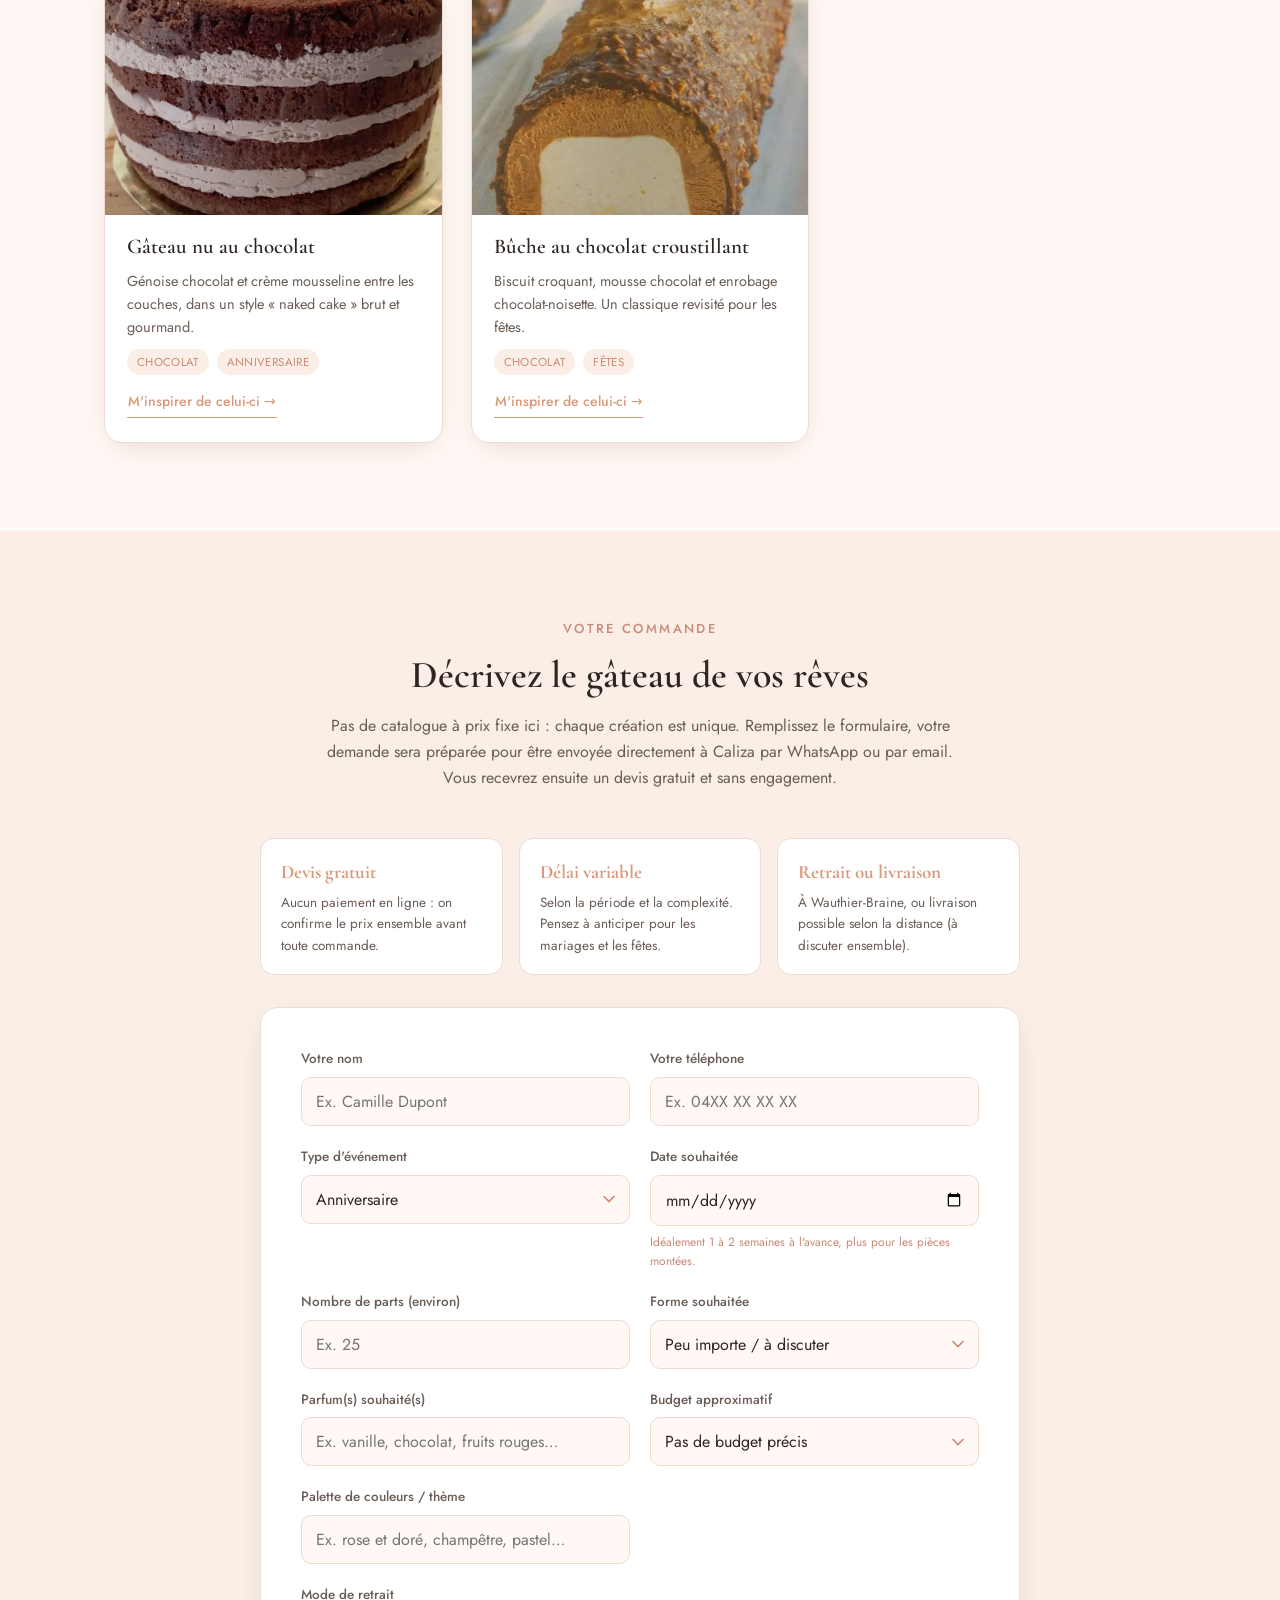
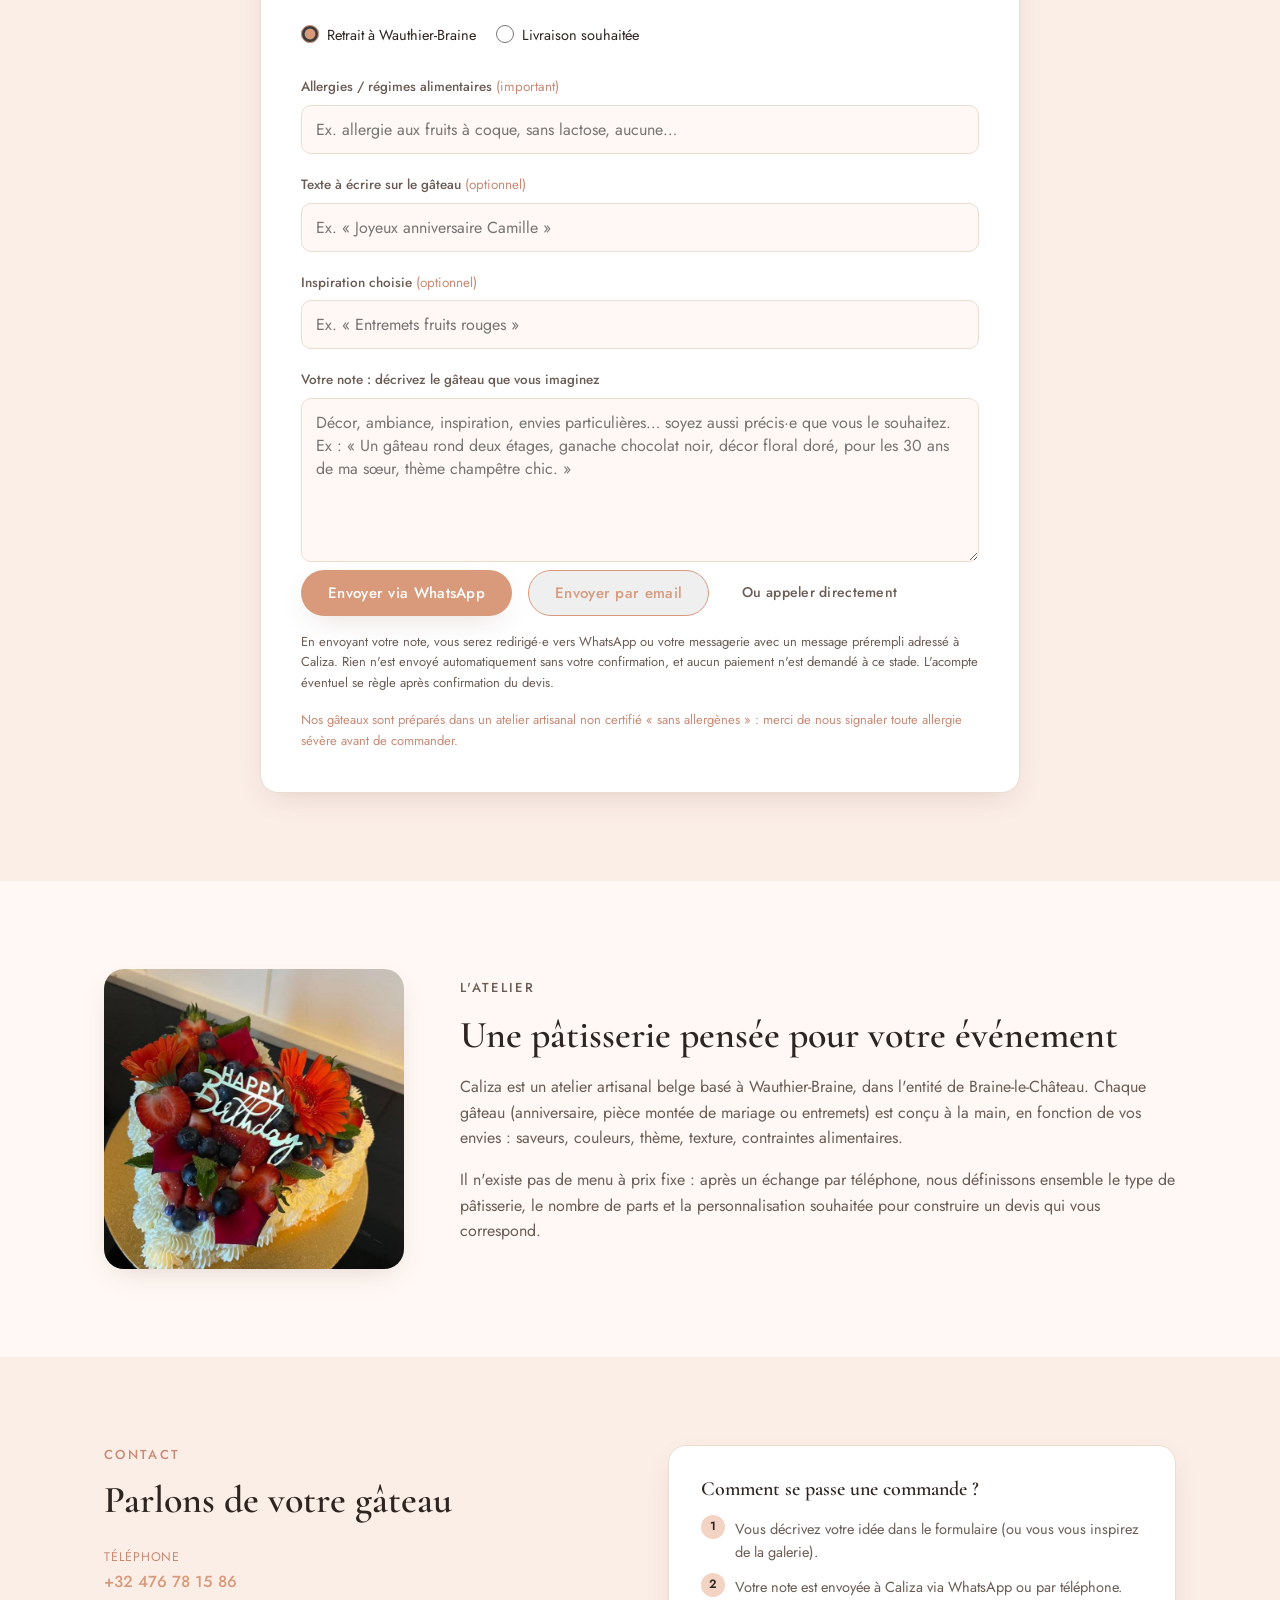
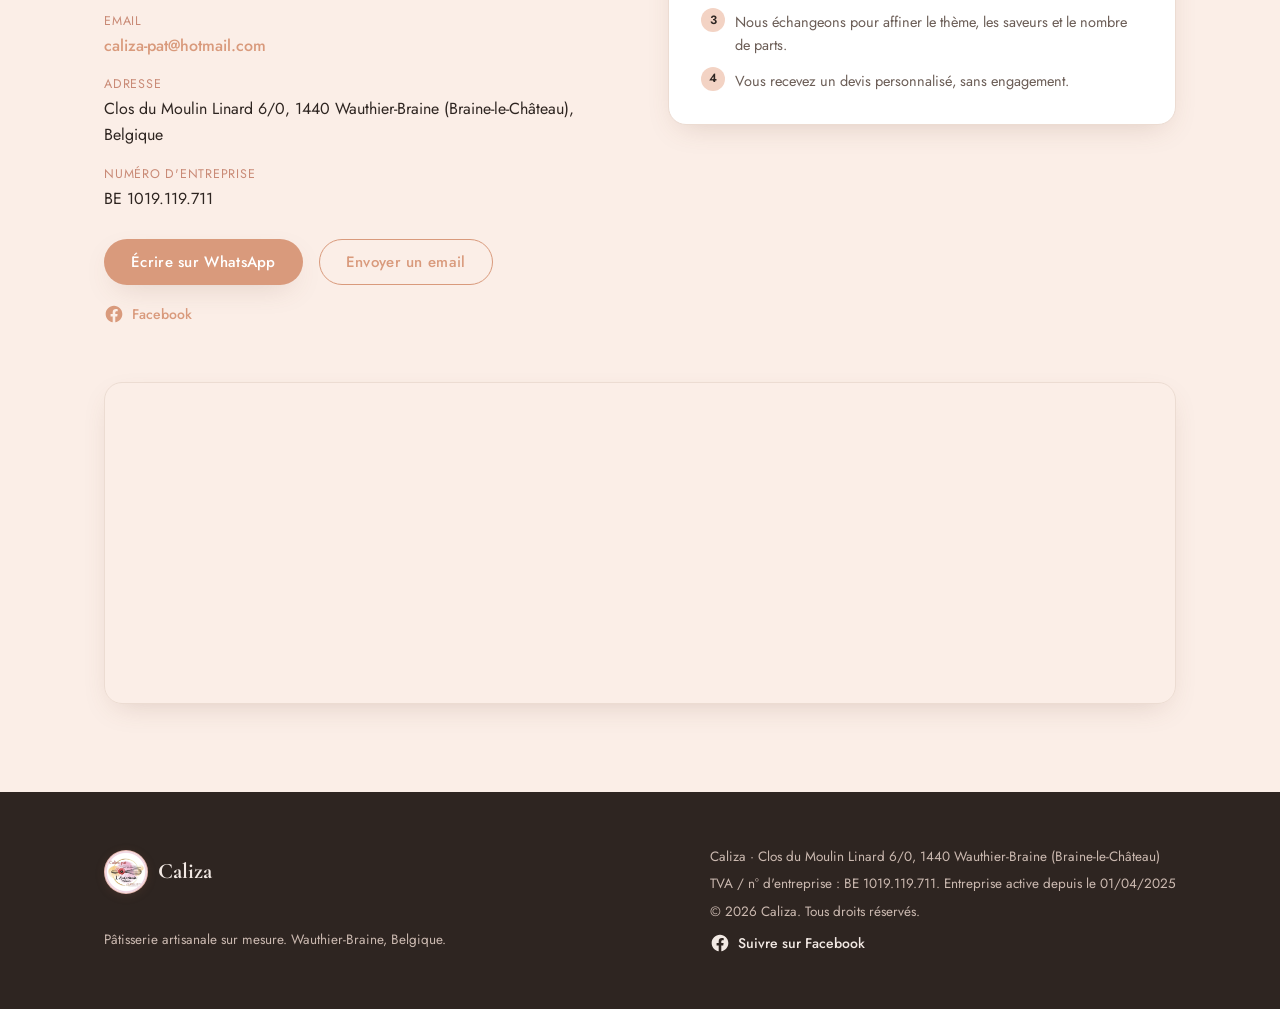
==== commit 44242fa0: "Optimisation mobile / iOS / cross-navigateurs + déploiement GitHub Pages - Empêche le zoom auto iOS " ====
--- a/index.html
+++ b/index.html
@@ -2,7 +2,10 @@
 <html lang="fr">
 <head>
 <meta charset="UTF-8">
-<meta name="viewport" content="width=device-width, initial-scale=1.0">
+<meta name="viewport" content="width=device-width, initial-scale=1.0, viewport-fit=cover">
+<meta name="theme-color" content="#fff8f4">
+<meta name="color-scheme" content="light">
+<meta name="format-detection" content="telephone=yes">
 <title>Caliza / Pâtisserie artisanale sur mesure</title>
 <meta name="description" content="Caliza, atelier artisanal de gâteaux personnalisés à Wauthier-Braine (Braine-le-Château). Anniversaires, mariages, entremets sur mesure. Décrivez votre gâteau de rêve, on s'occupe du reste.">
 <link rel="canonical" href="https://www.caliza-pat.be/">
@@ -21,6 +24,7 @@
 <meta name="twitter:image" content="https://www.caliza-pat.be/assets/gateaux/mariage-coeur.jpg">
 
 <link rel="icon" href="assets/logo.jpg">
+<link rel="apple-touch-icon" href="assets/logo.jpg">
 <link rel="preconnect" href="https://fonts.googleapis.com">
 <link rel="preconnect" href="https://fonts.gstatic.com" crossorigin>
 <link href="https://fonts.googleapis.com/css2?family=Cormorant+Garamond:wght@500;600;700&family=Jost:wght@300;400;500;600&display=swap" rel="stylesheet">
@@ -76,7 +80,7 @@
   <section class="hero">
     <div class="wrap hero-inner">
       <p class="eyebrow">Atelier artisanal · Wauthier-Braine</p>
-      <h1>Le gâteau que vous avez<br>imaginé, réalisé sur mesure</h1>
+      <h1>Le gâteau que vous avez <br class="br-md">imaginé, réalisé sur mesure</h1>
       <p class="hero-lede">
         Chez Caliza, chaque pièce est créée à la main pour votre événement : anniversaires,
         mariages, entremets et créations uniques. Décrivez-nous votre envie en quelques mots,
--- a/style.css
+++ b/style.css
@@ -14,24 +14,44 @@
 }
 
 *{box-sizing:border-box;margin:0;padding:0}
-html{scroll-behavior:smooth}
+html{
+  scroll-behavior:smooth;
+  scroll-padding-top:90px;
+  -webkit-text-size-adjust:100%;
+  text-size-adjust:100%;
+  overflow-x:hidden;
+}
 body{
-  font-family:'Jost', system-ui, -apple-system, sans-serif;
+  font-family:'Jost', system-ui, -apple-system, 'Segoe UI', Roboto, sans-serif;
   color:var(--ink);
   background:var(--cream);
   line-height:1.6;
+  overflow-x:hidden;
+  overflow-wrap:break-word;
   -webkit-font-smoothing:antialiased;
+  -moz-osx-font-smoothing:grayscale;
+  -webkit-tap-highlight-color:transparent;
+  text-rendering:optimizeLegibility;
 }
 h1,h2,h3{
-  font-family:'Cormorant Garamond', Georgia, serif;
+  font-family:'Cormorant Garamond', Georgia, 'Times New Roman', serif;
   font-weight:600;
   line-height:1.15;
   color:var(--ink);
+  overflow-wrap:break-word;
 }
 img{max-width:100%;display:block}
+.br-md{display:none}
+@media (min-width:641px){.br-md{display:inline}}
 a{color:inherit;text-decoration:none}
 ul,ol{list-style:none}
 .wrap{max-width:var(--max);margin:0 auto;padding:0 24px}
+@supports (padding:max(0px)){
+  .wrap{
+    padding-left:max(24px, env(safe-area-inset-left));
+    padding-right:max(24px, env(safe-area-inset-right));
+  }
+}
 
 .skip-link{
   position:absolute;left:-999px;top:0;background:var(--ink);color:#fff;
@@ -42,9 +62,15 @@
 /* Header */
 .site-header{
   position:sticky;top:0;z-index:100;
-  background:rgba(255,248,244,.9);
-  backdrop-filter:blur(8px);
+  background:rgba(255,248,244,.95);
   border-bottom:1px solid var(--line);
+}
+@supports ((backdrop-filter:blur(8px)) or (-webkit-backdrop-filter:blur(8px))){
+  .site-header{
+    background:rgba(255,248,244,.82);
+    -webkit-backdrop-filter:blur(8px);
+    backdrop-filter:blur(8px);
+  }
 }
 .header-inner{
   display:flex;align-items:center;justify-content:space-between;
@@ -57,17 +83,22 @@
 .nav a:hover{color:var(--rose)}
 .header-cta{white-space:nowrap}
 .nav-toggle{
-  display:none;flex-direction:column;justify-content:center;gap:5px;
-  width:38px;height:38px;background:none;border:none;cursor:pointer;
-}
-.nav-toggle span{display:block;width:100%;height:2px;background:var(--ink)}
+  display:none;flex-direction:column;justify-content:center;align-items:center;gap:5px;
+  width:44px;height:44px;padding:0;background:none;border:none;cursor:pointer;
+  -webkit-appearance:none;appearance:none;
+}
+.nav-toggle span{display:block;width:24px;height:2px;background:var(--ink)}
 
 /* Buttons */
 .btn{
-  display:inline-block;padding:13px 26px;border-radius:999px;
-  font-size:15px;font-weight:500;letter-spacing:.02em;
+  display:inline-flex;align-items:center;justify-content:center;
+  padding:13px 26px;border-radius:999px;min-height:44px;
+  font-size:15px;font-weight:500;letter-spacing:.02em;line-height:1.2;
+  text-align:center;
   transition:transform .15s ease, box-shadow .15s ease, background .2s ease;
   border:1px solid transparent;cursor:pointer;
+  -webkit-appearance:none;appearance:none;
+  font-family:inherit;
 }
 .btn-primary{background:var(--rose);color:#fff;box-shadow:var(--shadow)}
 .btn-primary:hover{transform:translateY(-2px);background:var(--blush-deep)}
@@ -112,9 +143,10 @@
 /* Gallery */
 .gallery-filters{display:flex;flex-wrap:wrap;gap:10px;justify-content:center;margin-bottom:36px}
 .filter-btn{
-  padding:9px 20px;border-radius:999px;border:1px solid var(--line);
+  padding:11px 20px;border-radius:999px;border:1px solid var(--line);
   background:#fff;color:var(--ink-soft);font-size:14px;font-family:inherit;
   cursor:pointer;transition:all .15s ease;
+  -webkit-appearance:none;appearance:none;
 }
 .filter-btn:hover{border-color:var(--rose);color:var(--rose)}
 .filter-btn.active{background:var(--rose);border-color:var(--rose);color:#fff}
@@ -146,7 +178,9 @@
 }
 .cake-pick{
   align-self:flex-start;font-size:14px;font-weight:500;color:var(--rose);
-  border-bottom:1px solid var(--rose);padding-bottom:1px;background:none;border-top:none;border-left:none;border-right:none;cursor:pointer;
+  font-family:inherit;
+  border-bottom:1px solid var(--rose);padding:6px 1px;background:none;border-top:none;border-left:none;border-right:none;cursor:pointer;
+  -webkit-appearance:none;appearance:none;
 }
 .cake-pick:hover{color:var(--blush-deep);border-color:var(--blush-deep)}
 
@@ -174,18 +208,29 @@
 .optional{font-weight:400;color:var(--gold)}
 .field-hint{font-size:12px;color:var(--gold)}
 input,select,textarea{
-  font-family:inherit;font-size:15px;padding:12px 14px;
+  font-family:inherit;font-size:16px;padding:12px 14px;width:100%;max-width:100%;
   border:1px solid var(--line);border-radius:10px;background:var(--cream);
   color:var(--ink);
 }
+input:not([type=radio]):not([type=checkbox]),textarea{-webkit-appearance:none;appearance:none}
+select{
+  -webkit-appearance:none;appearance:none;
+  background-image:url("data:image/svg+xml,%3Csvg xmlns='http://www.w3.org/2000/svg' width='12' height='8' viewBox='0 0 12 8'%3E%3Cpath fill='none' stroke='%23c98a76' stroke-width='1.6' stroke-linecap='round' d='M1 1.5l5 5 5-5'/%3E%3C/svg%3E");
+  background-repeat:no-repeat;background-position:right 14px center;
+  padding-right:38px;
+}
+input[type=date],input[type=number],input[type=tel],input[type=text]{min-height:46px}
+input[type=date]::-webkit-date-and-time-value{text-align:left}
 input:focus,select:focus,textarea:focus{outline:2px solid var(--blush-deep);outline-offset:1px}
+input:focus-visible,select:focus-visible,textarea:focus-visible{outline:2px solid var(--blush-deep);outline-offset:1px}
 textarea{resize:vertical;min-height:120px}
 .radio-group{display:flex;gap:20px;flex-wrap:wrap}
 .radio-option{
   display:flex;align-items:center;gap:8px;font-size:14.5px;color:var(--ink);
   font-weight:400;cursor:pointer;
 }
-.radio-option input{width:auto;padding:0}
+.radio-option{min-height:44px}
+.radio-option input{width:18px;height:18px;flex:none;padding:0;accent-color:var(--rose)}
 .form-actions{display:flex;gap:16px;flex-wrap:wrap;margin-top:8px}
 .form-note{margin-top:16px;font-size:13px;color:var(--ink-soft)}
 .form-note-caution{color:var(--gold)}
@@ -245,19 +290,50 @@
 @media (max-width:860px){
   .nav{
     position:absolute;top:76px;left:0;right:0;background:var(--cream);
-    flex-direction:column;padding:20px 24px;gap:18px;border-bottom:1px solid var(--line);
+    flex-direction:column;padding:20px 24px;gap:4px;border-bottom:1px solid var(--line);
+    box-shadow:var(--shadow);
+    max-height:calc(100vh - 76px);
+    max-height:calc(100dvh - 76px);
+    overflow-y:auto;-webkit-overflow-scrolling:touch;
     display:none;
   }
   .nav.open{display:flex}
+  .nav a{padding:12px 4px;min-height:44px;display:flex;align-items:center}
   .nav-toggle{display:flex}
   .header-cta{display:none}
   .hero-deco{display:none}
+  .hero{padding:64px 0 56px}
+  .section{padding:64px 0}
   .about-grid,.contact-grid{grid-template-columns:1fr}
   .about-deco{max-width:200px;margin:0 auto}
 }
 @media (max-width:560px){
   .form-grid{grid-template-columns:1fr}
   .order-form{padding:28px 20px}
-  .header-inner{height:68px}
+  .header-inner{height:64px}
+  .nav{top:64px;max-height:calc(100vh - 64px)}
   .order-info{grid-template-columns:1fr}
-}
+  .map-embed iframe{height:260px}
+}
+@media (max-width:400px){
+  .wrap{padding-left:18px;padding-right:18px}
+  .hero-actions,.form-actions{flex-direction:column;align-items:stretch}
+  .hero-actions .btn,.form-actions .btn{width:100%}
+}
+
+/* Touch devices: neutralise sticky hover states */
+@media (hover:none){
+  .btn:hover,
+  .cake-card:hover,
+  .cake-card:hover .cake-visual img{transform:none}
+}
+
+/* Respect reduced-motion preferences */
+@media (prefers-reduced-motion:reduce){
+  html{scroll-behavior:auto}
+  *,*::before,*::after{
+    animation-duration:.01ms !important;
+    animation-iteration-count:1 !important;
+    transition-duration:.01ms !important;
+  }
+}
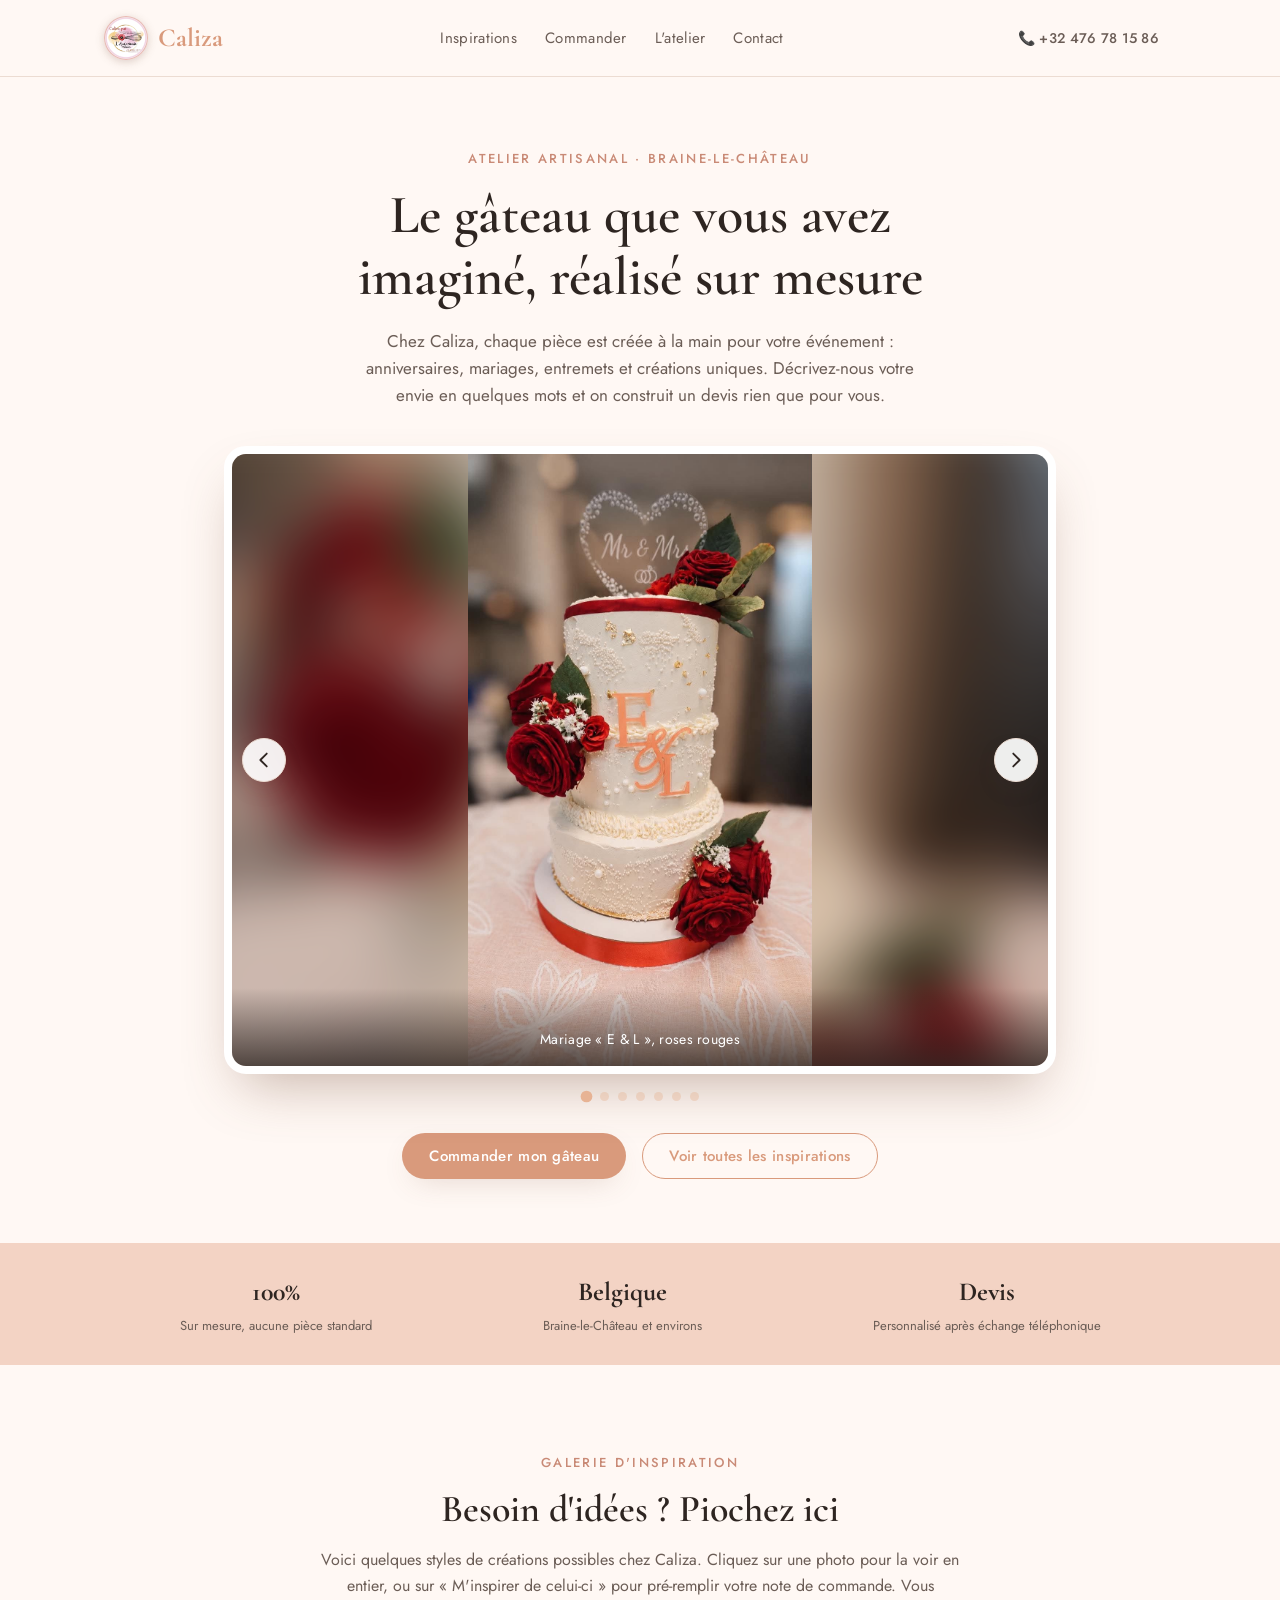
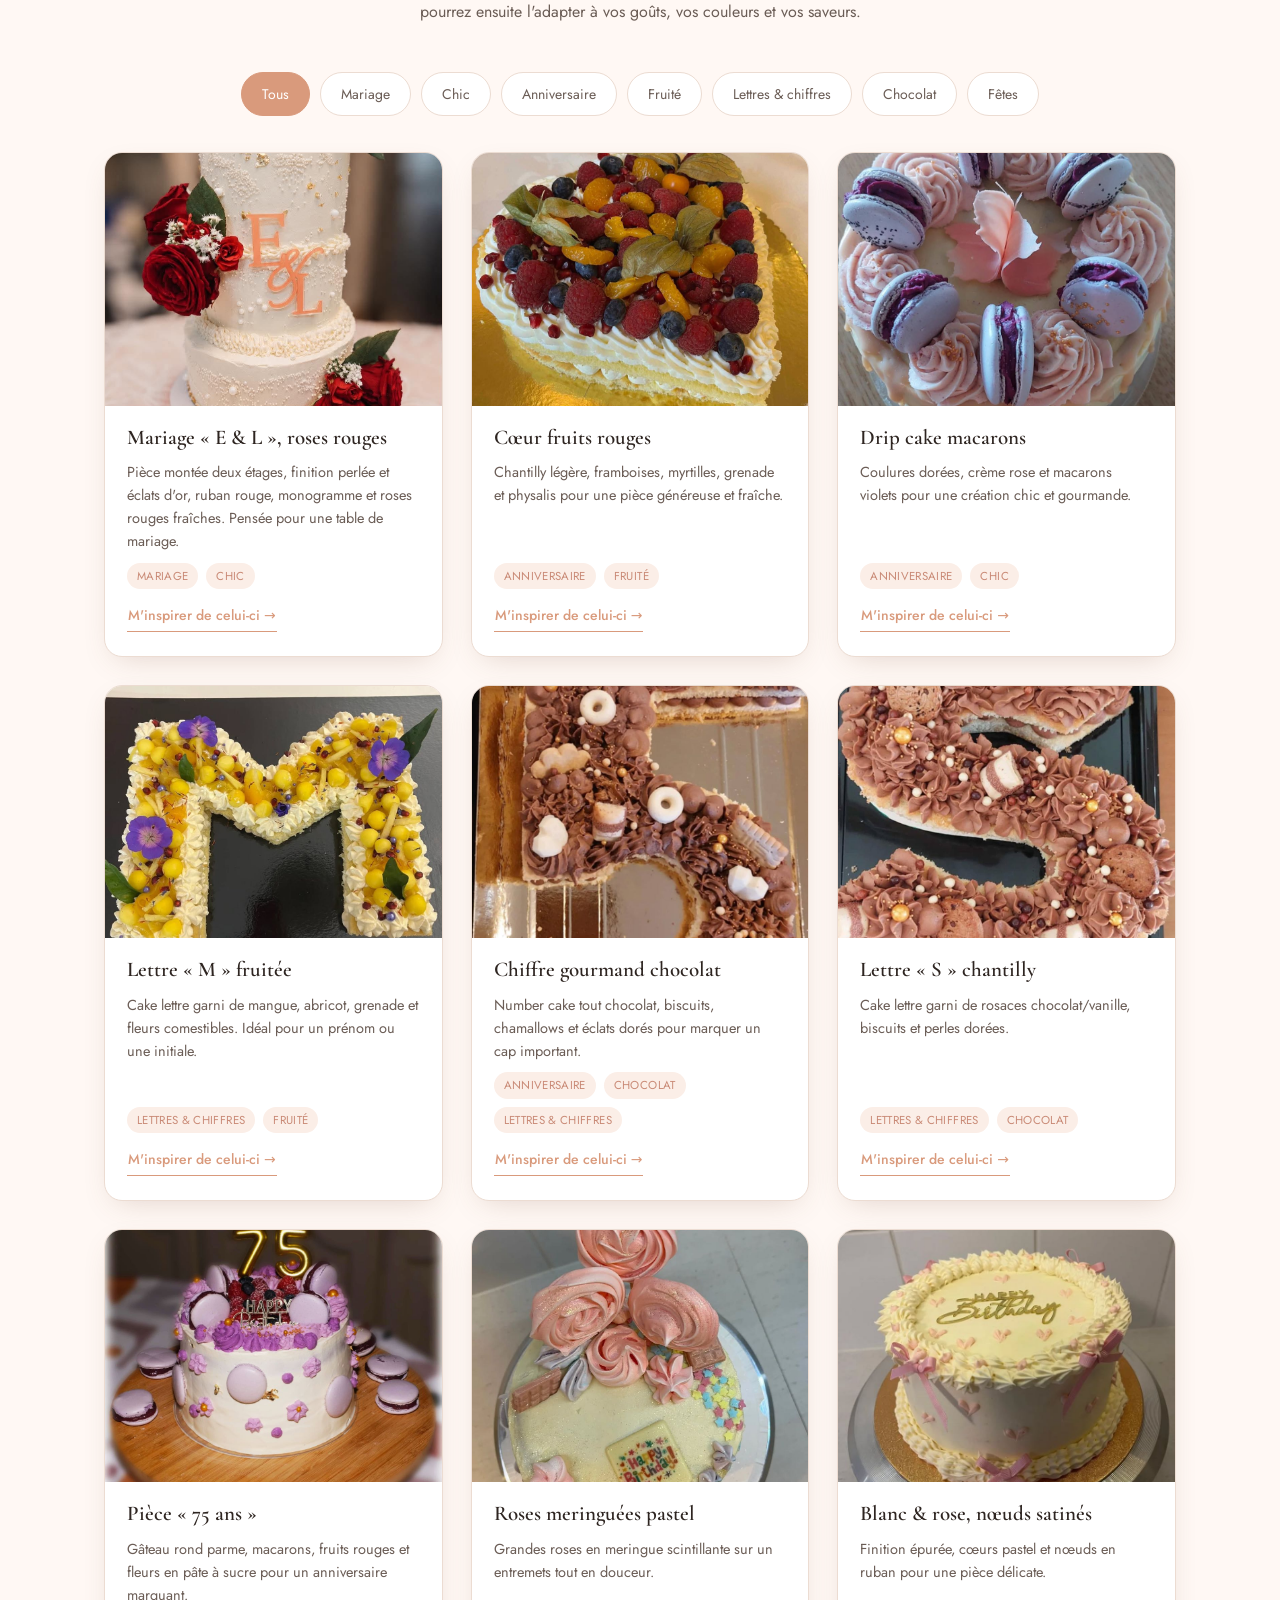
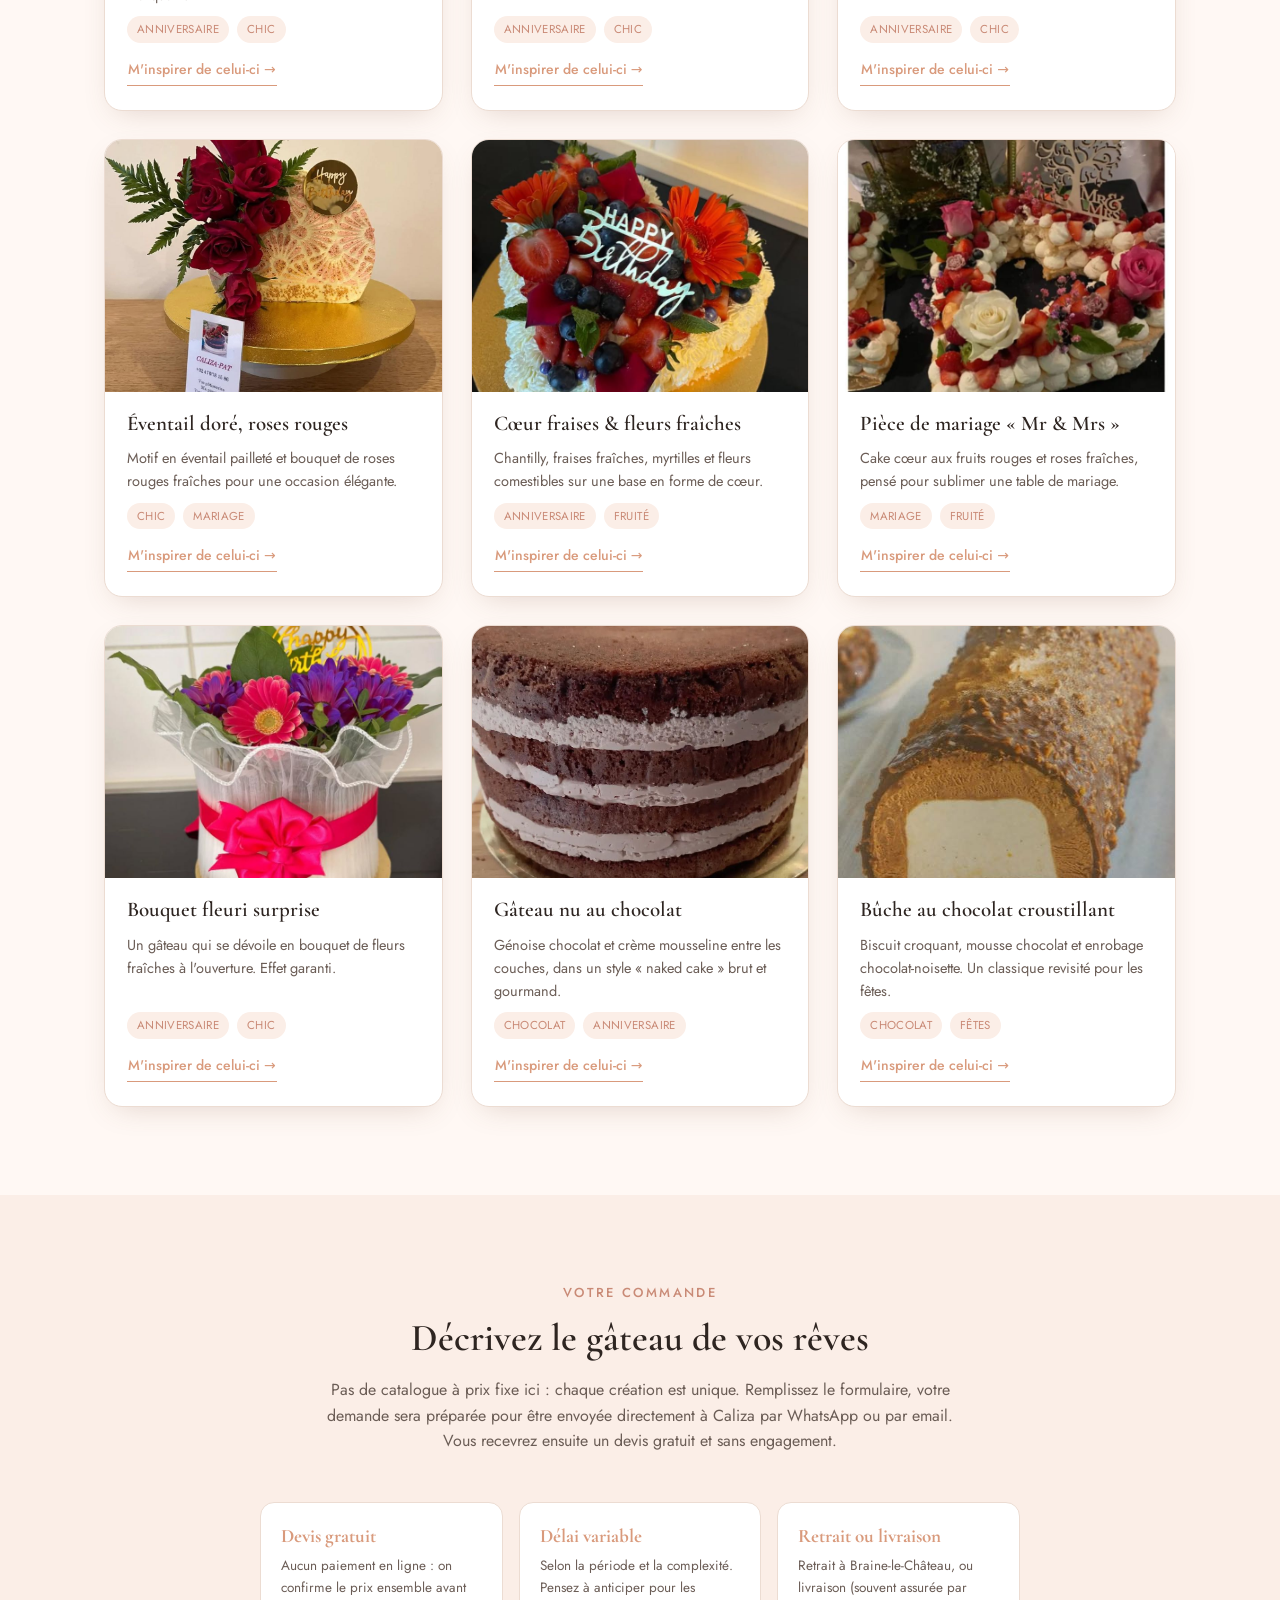
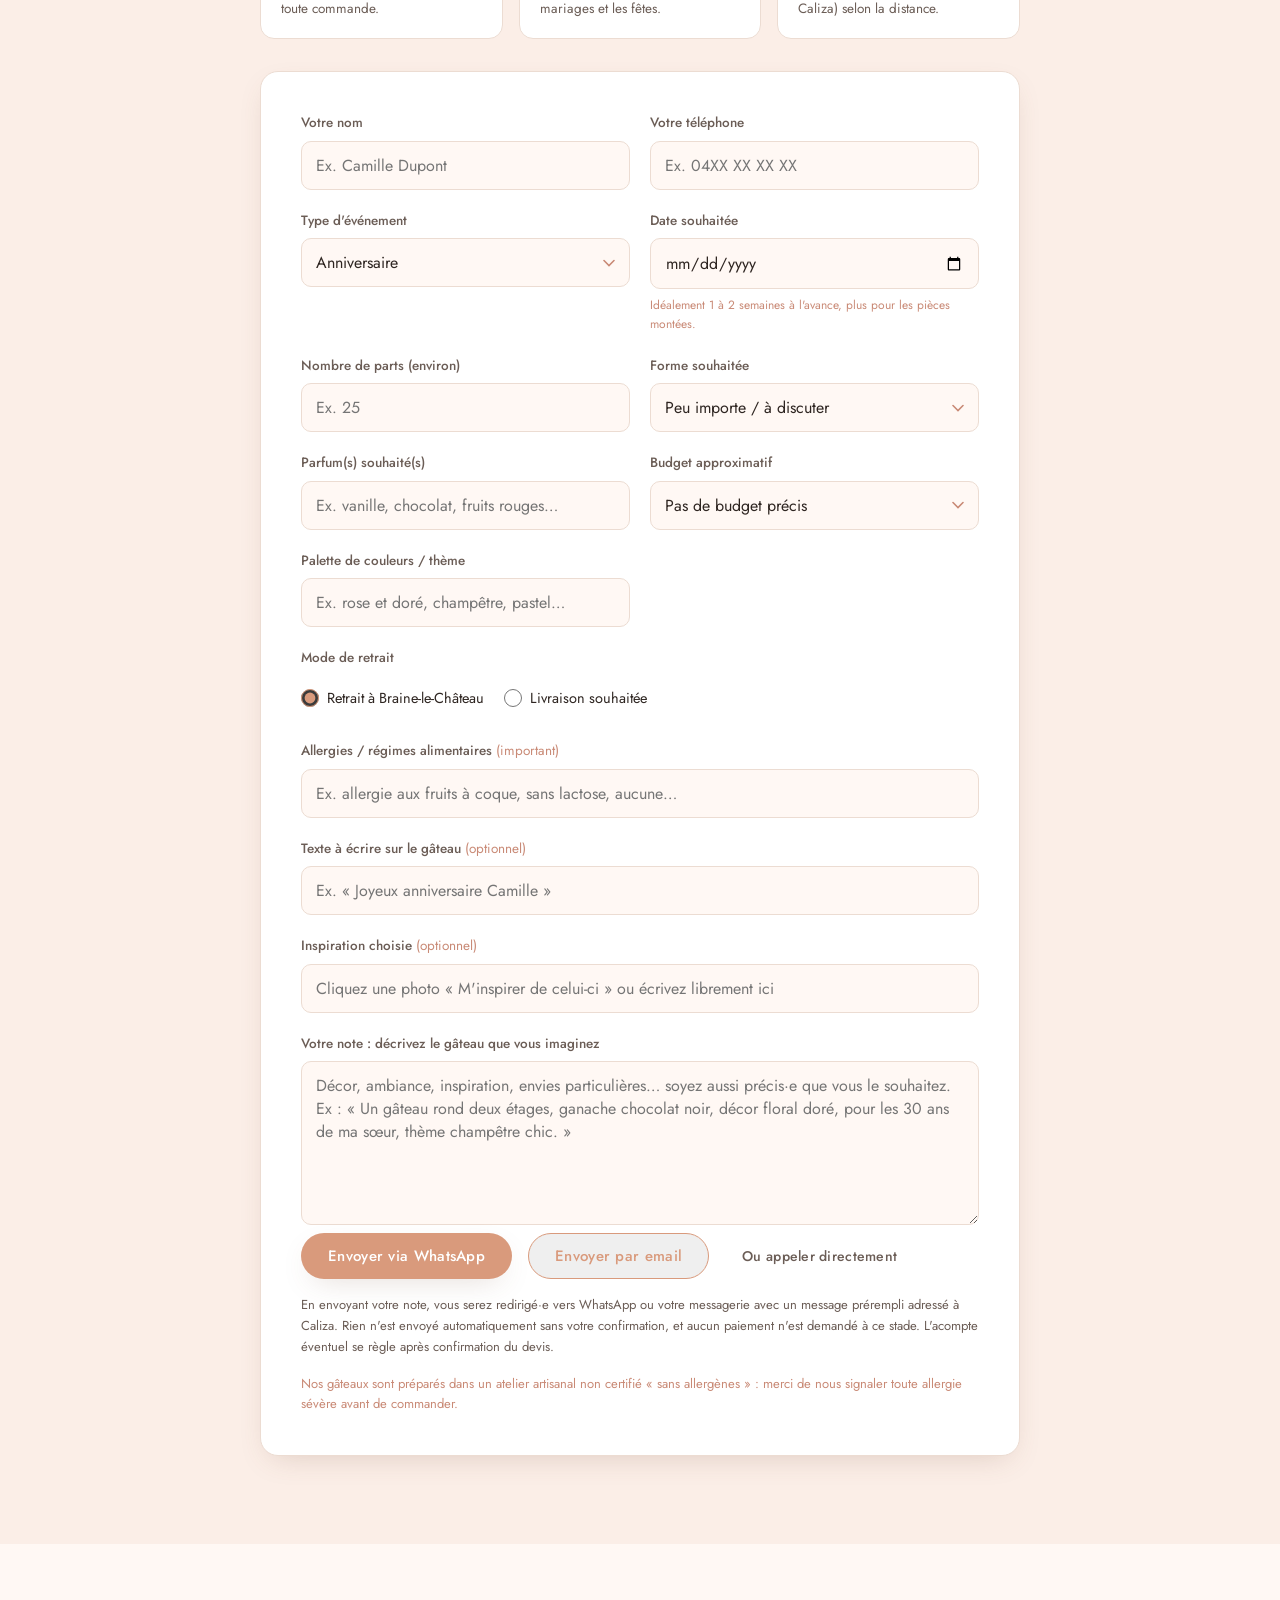
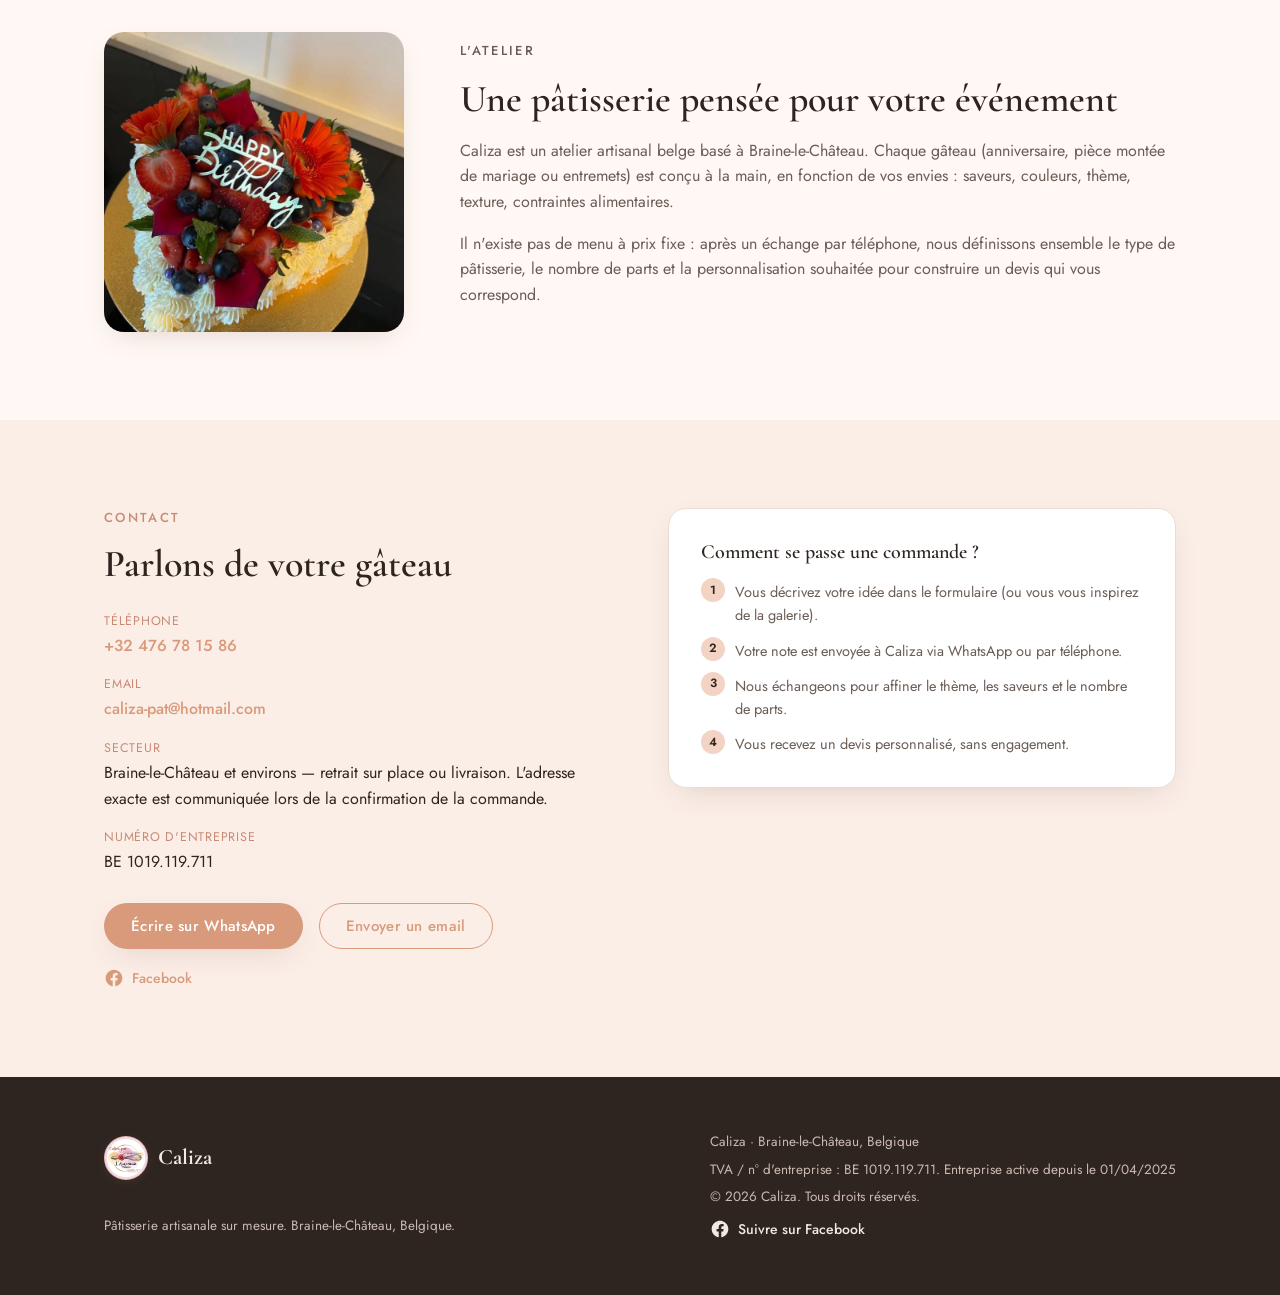
==== commit a7b0bdb8: "Carrousel de présentation, lightbox photos, champ « autre occasion » + retrait vie privée - Hero : c" ====
--- a/index.html
+++ b/index.html
@@ -7,7 +7,7 @@
 <meta name="color-scheme" content="light">
 <meta name="format-detection" content="telephone=yes">
 <title>Caliza / Pâtisserie artisanale sur mesure</title>
-<meta name="description" content="Caliza, atelier artisanal de gâteaux personnalisés à Wauthier-Braine (Braine-le-Château). Anniversaires, mariages, entremets sur mesure. Décrivez votre gâteau de rêve, on s'occupe du reste.">
+<meta name="description" content="Caliza, atelier artisanal de gâteaux personnalisés à Braine-le-Château. Anniversaires, mariages, entremets sur mesure. Décrivez votre gâteau de rêve, on s'occupe du reste.">
 <link rel="canonical" href="https://www.caliza-pat.be/">
 
 <!-- Open Graph / réseaux sociaux -->
@@ -15,13 +15,13 @@
 <meta property="og:locale" content="fr_BE">
 <meta property="og:site_name" content="Caliza">
 <meta property="og:title" content="Caliza : Pâtisserie artisanale sur mesure">
-<meta property="og:description" content="Gâteaux personnalisés faits main à Wauthier-Braine (Braine-le-Château) : anniversaires, mariages, entremets. Décrivez votre gâteau de rêve, on s'occupe du reste.">
-<meta property="og:image" content="https://www.caliza-pat.be/assets/gateaux/mariage-coeur.jpg">
+<meta property="og:description" content="Gâteaux personnalisés faits main à Braine-le-Château : anniversaires, mariages, entremets. Décrivez votre gâteau de rêve, on s'occupe du reste.">
+<meta property="og:image" content="https://www.caliza-pat.be/assets/gateaux/mariage-e-l-roses.jpg">
 <meta property="og:url" content="https://www.caliza-pat.be/">
 <meta name="twitter:card" content="summary_large_image">
 <meta name="twitter:title" content="Caliza : Pâtisserie artisanale sur mesure">
-<meta name="twitter:description" content="Gâteaux personnalisés faits main à Wauthier-Braine (Braine-le-Château). Décrivez votre gâteau de rêve, on s'occupe du reste.">
-<meta name="twitter:image" content="https://www.caliza-pat.be/assets/gateaux/mariage-coeur.jpg">
+<meta name="twitter:description" content="Gâteaux personnalisés faits main à Braine-le-Château. Décrivez votre gâteau de rêve, on s'occupe du reste.">
+<meta name="twitter:image" content="https://www.caliza-pat.be/assets/gateaux/mariage-e-l-roses.jpg">
 
 <link rel="icon" href="assets/logo.jpg">
 <link rel="apple-touch-icon" href="assets/logo.jpg">
@@ -35,15 +35,15 @@
   "@type": "Bakery",
   "name": "Caliza",
   "alternateName": "Caliza-pat, L'Audacieuse Pâtisserie",
-  "image": "https://www.caliza-pat.be/assets/logo.jpg",
+  "image": "https://www.caliza-pat.be/assets/gateaux/mariage-e-l-roses.jpg",
   "telephone": "+32476781586",
   "email": "caliza-pat@hotmail.com",
   "priceRange": "€€",
+  "areaServed": "Braine-le-Château et environs",
   "address": {
     "@type": "PostalAddress",
-    "streetAddress": "Clos du Moulin Linard 6/0",
+    "addressLocality": "Braine-le-Château",
     "postalCode": "1440",
-    "addressLocality": "Wauthier-Braine (Braine-le-Château)",
     "addressCountry": "BE"
   },
   "sameAs": [
@@ -79,27 +79,40 @@
 
   <section class="hero">
     <div class="wrap hero-inner">
-      <p class="eyebrow">Atelier artisanal · Wauthier-Braine</p>
+      <p class="eyebrow center">Atelier artisanal · Braine-le-Château</p>
       <h1>Le gâteau que vous avez <br class="br-md">imaginé, réalisé sur mesure</h1>
       <p class="hero-lede">
         Chez Caliza, chaque pièce est créée à la main pour votre événement : anniversaires,
-        mariages, entremets et créations uniques. Décrivez-nous votre envie en quelques mots,
-        inspirez-vous de nos réalisations, et on construit un devis rien que pour vous.
+        mariages, entremets et créations uniques. Décrivez-nous votre envie en quelques mots
+        et on construit un devis rien que pour vous.
       </p>
-      <div class="hero-actions">
-        <a href="#commander" class="btn btn-primary">Décrire mon gâteau</a>
-        <a href="#inspiration-gallery" class="btn btn-outline">Voir les inspirations</a>
-      </div>
-    </div>
-    <div class="hero-deco">
-      <img src="assets/gateaux/mariage-coeur.jpg" alt="Création Caliza : pièce en cœur, roses et finition dorée" class="hero-photo">
+    </div>
+
+    <div class="carousel hero-carousel" id="heroCarousel" aria-roledescription="carrousel" aria-label="Créations Caliza">
+      <div class="carousel-viewport">
+        <div class="carousel-track" id="heroTrack">
+          <!-- Slides injected by script.js -->
+        </div>
+        <button type="button" class="carousel-btn carousel-prev" id="heroPrev" aria-label="Photo précédente">
+          <svg viewBox="0 0 24 24" aria-hidden="true"><path d="M15 5l-7 7 7 7" fill="none" stroke="currentColor" stroke-width="2" stroke-linecap="round" stroke-linejoin="round"/></svg>
+        </button>
+        <button type="button" class="carousel-btn carousel-next" id="heroNext" aria-label="Photo suivante">
+          <svg viewBox="0 0 24 24" aria-hidden="true"><path d="M9 5l7 7-7 7" fill="none" stroke="currentColor" stroke-width="2" stroke-linecap="round" stroke-linejoin="round"/></svg>
+        </button>
+      </div>
+      <div class="carousel-dots" id="heroDots" role="tablist" aria-label="Choisir une photo"></div>
+    </div>
+
+    <div class="wrap hero-actions center">
+      <a href="#commander" class="btn btn-primary">Commander mon gâteau</a>
+      <a href="#inspiration-gallery" class="btn btn-outline">Voir toutes les inspirations</a>
     </div>
   </section>
 
   <section class="strip">
     <div class="wrap strip-inner">
       <div class="strip-item"><strong>100%</strong><span>Sur mesure, aucune pièce standard</span></div>
-      <div class="strip-item"><strong>Belgique</strong><span>Wauthier-Braine · Braine-le-Château</span></div>
+      <div class="strip-item"><strong>Belgique</strong><span>Braine-le-Château et environs</span></div>
       <div class="strip-item"><strong>Devis</strong><span>Personnalisé après échange téléphonique</span></div>
     </div>
   </section>
@@ -109,9 +122,9 @@
       <p class="eyebrow center">Galerie d'inspiration</p>
       <h2 class="section-title center">Besoin d'idées ? Piochez ici</h2>
       <p class="section-lede center">
-        Voici quelques styles de créations possibles chez Caliza. Cliquez sur « M'inspirer de
-        celui-ci » pour pré-remplir votre note de commande. Vous pourrez ensuite l'adapter à
-        vos goûts, vos couleurs et vos saveurs.
+        Voici quelques styles de créations possibles chez Caliza. Cliquez sur une photo pour
+        la voir en entier, ou sur « M'inspirer de celui-ci » pour pré-remplir votre note de
+        commande. Vous pourrez ensuite l'adapter à vos goûts, vos couleurs et vos saveurs.
       </p>
 
       <div class="gallery-filters" id="galleryFilters" role="group" aria-label="Filtrer les inspirations"></div>
@@ -143,7 +156,7 @@
         </div>
         <div class="order-info-item">
           <strong>Retrait ou livraison</strong>
-          <span>À Wauthier-Braine, ou livraison possible selon la distance (à discuter ensemble).</span>
+          <span>Retrait à Braine-le-Château, ou livraison (souvent assurée par Caliza) selon la distance.</span>
         </div>
       </div>
 
@@ -166,6 +179,10 @@
               <option value="Baptême / communion">Baptême / communion</option>
               <option value="Autre occasion">Autre occasion</option>
             </select>
+          </div>
+          <div class="field hidden" id="eventOtherField">
+            <label for="eventOther">Précisez l'occasion</label>
+            <input type="text" id="eventOther" name="eventOther" placeholder="Ex. départ à la retraite, baby shower, Saint-Valentin…">
           </div>
           <div class="field">
             <label for="date">Date souhaitée</label>
@@ -211,8 +228,8 @@
             <span class="field-legend">Mode de retrait</span>
             <div class="radio-group" id="fulfilmentGroup">
               <label class="radio-option">
-                <input type="radio" name="fulfilment" value="Retrait à Wauthier-Braine" checked>
-                Retrait à Wauthier-Braine
+                <input type="radio" name="fulfilment" value="Retrait à Braine-le-Château" checked>
+                Retrait à Braine-le-Château
               </label>
               <label class="radio-option">
                 <input type="radio" name="fulfilment" value="Livraison souhaitée">
@@ -221,8 +238,9 @@
             </div>
           </div>
           <div class="field field-full hidden" id="addressField">
-            <label for="address">Adresse de livraison</label>
+            <label for="address">Adresse de livraison <span class="optional">(optionnel)</span></label>
             <input type="text" id="address" name="address" placeholder="Rue, numéro, code postal, ville">
+            <span class="field-hint">Vous pouvez aussi nous la communiquer plus tard, de vive voix.</span>
           </div>
           <div class="field field-full">
             <label for="allergies">Allergies / régimes alimentaires <span class="optional">(important)</span></label>
@@ -234,7 +252,7 @@
           </div>
           <div class="field field-full">
             <label for="inspiration">Inspiration choisie <span class="optional">(optionnel)</span></label>
-            <input type="text" id="inspiration" name="inspiration" placeholder="Ex. « Entremets fruits rouges »" readonly>
+            <input type="text" id="inspiration" name="inspiration" placeholder="Cliquez une photo « M'inspirer de celui-ci » ou écrivez librement ici">
           </div>
         </div>
 
@@ -270,10 +288,9 @@
         <p class="eyebrow">L'atelier</p>
         <h2 class="section-title">Une pâtisserie pensée pour votre événement</h2>
         <p>
-          Caliza est un atelier artisanal belge basé à Wauthier-Braine, dans l'entité de
-          Braine-le-Château. Chaque gâteau (anniversaire, pièce montée de mariage ou entremets)
-          est conçu à la main, en fonction de vos envies : saveurs, couleurs, thème, texture,
-          contraintes alimentaires.
+          Caliza est un atelier artisanal belge basé à Braine-le-Château. Chaque gâteau
+          (anniversaire, pièce montée de mariage ou entremets) est conçu à la main, en fonction
+          de vos envies : saveurs, couleurs, thème, texture, contraintes alimentaires.
         </p>
         <p>
           Il n'existe pas de menu à prix fixe : après un échange par téléphone, nous définissons
@@ -299,8 +316,8 @@
             <a href="mailto:caliza-pat@hotmail.com">caliza-pat@hotmail.com</a>
           </li>
           <li>
-            <span class="contact-label">Adresse</span>
-            <span>Clos du Moulin Linard 6/0, 1440 Wauthier-Braine (Braine-le-Château), Belgique</span>
+            <span class="contact-label">Secteur</span>
+            <span>Braine-le-Château et environs — retrait sur place ou livraison. L'adresse exacte est communiquée lors de la confirmation de la commande.</span>
           </li>
           <li>
             <span class="contact-label">Numéro d'entreprise</span>
@@ -327,14 +344,6 @@
           <li>Vous recevez un devis personnalisé, sans engagement.</li>
         </ol>
       </div>
-      <div class="map-embed">
-        <iframe
-          src="https://www.google.com/maps?q=Clos+du+Moulin+Linard+6,+1440+Wauthier-Braine,+Belgique&output=embed"
-          title="Localisation de Caliza à Wauthier-Braine"
-          loading="lazy"
-          referrerpolicy="no-referrer-when-downgrade">
-        </iframe>
-      </div>
     </div>
   </section>
 
@@ -345,10 +354,10 @@
     <div class="footer-brand">
       <img src="assets/logo.jpg" alt="Caliza-pat" class="logo-img">
       <span class="logo-text">Caliza</span>
-      <p>Pâtisserie artisanale sur mesure. Wauthier-Braine, Belgique.</p>
+      <p>Pâtisserie artisanale sur mesure. Braine-le-Château, Belgique.</p>
     </div>
     <div class="footer-legal">
-      <p>Caliza · Clos du Moulin Linard 6/0, 1440 Wauthier-Braine (Braine-le-Château)</p>
+      <p>Caliza · Braine-le-Château, Belgique</p>
       <p>TVA / n° d'entreprise : BE 1019.119.711. Entreprise active depuis le 01/04/2025</p>
       <p>© <span id="year"></span> Caliza. Tous droits réservés.</p>
       <a href="https://www.facebook.com/share/1EMs3Ksw3k/?mibextid=wwXIfr" target="_blank" rel="noopener" aria-label="Caliza sur Facebook" class="social-link social-link-footer">
@@ -359,6 +368,25 @@
   </div>
 </footer>
 
+<div class="lightbox" id="lightbox" hidden aria-hidden="true" role="dialog" aria-modal="true" aria-label="Photo agrandie">
+  <div class="lightbox-backdrop" data-close></div>
+  <div class="lightbox-content">
+    <button type="button" class="lightbox-close" id="lightboxClose" aria-label="Fermer">
+      <svg viewBox="0 0 24 24" aria-hidden="true"><path d="M6 6l12 12M18 6L6 18" fill="none" stroke="currentColor" stroke-width="2" stroke-linecap="round"/></svg>
+    </button>
+    <button type="button" class="lightbox-nav lightbox-prev" id="lightboxPrev" aria-label="Photo précédente">
+      <svg viewBox="0 0 24 24" aria-hidden="true"><path d="M15 5l-7 7 7 7" fill="none" stroke="currentColor" stroke-width="2" stroke-linecap="round" stroke-linejoin="round"/></svg>
+    </button>
+    <figure class="lightbox-figure">
+      <img id="lightboxImg" src="" alt="">
+      <figcaption id="lightboxCaption"></figcaption>
+    </figure>
+    <button type="button" class="lightbox-nav lightbox-next" id="lightboxNext" aria-label="Photo suivante">
+      <svg viewBox="0 0 24 24" aria-hidden="true"><path d="M9 5l7 7-7 7" fill="none" stroke="currentColor" stroke-width="2" stroke-linecap="round" stroke-linejoin="round"/></svg>
+    </button>
+  </div>
+</div>
+
 <script src="script.js"></script>
 </body>
 </html>
--- a/style.css
+++ b/style.css
@@ -108,22 +108,63 @@
 .btn-ghost:hover{color:var(--rose)}
 
 /* Hero */
-.hero{position:relative;overflow:hidden;padding:96px 0 80px}
-.hero-inner{max-width:640px}
+.hero{position:relative;overflow:hidden;padding:72px 0 64px;text-align:center}
+.hero-inner{max-width:720px}
 .eyebrow{
   text-transform:uppercase;letter-spacing:.18em;font-size:13px;
   color:var(--gold);font-weight:500;margin-bottom:14px;
 }
 .eyebrow.center{text-align:center}
-.hero h1{font-size:clamp(34px,5vw,56px);margin-bottom:22px}
-.hero-lede{color:var(--ink-soft);font-size:17px;max-width:520px;margin-bottom:32px}
+.hero h1{font-size:clamp(32px,5vw,54px);margin-bottom:20px}
+.hero-lede{color:var(--ink-soft);font-size:17px;max-width:560px;margin:0 auto 8px}
 .hero-actions{display:flex;gap:16px;flex-wrap:wrap}
-.hero-deco{
-  position:absolute;right:-40px;top:40px;width:420px;max-width:44vw;
-  border-radius:24px;overflow:hidden;box-shadow:0 24px 50px -14px rgba(120,80,60,.4);
-  border:8px solid #fff;transform:rotate(3deg);
-}
-.hero-photo{width:100%;height:100%;aspect-ratio:4/5;object-fit:cover;display:block}
+.hero-actions.center{justify-content:center;margin-top:32px}
+
+/* Carousel */
+.carousel{position:relative;max-width:880px;margin:36px auto 0;padding:0 24px}
+.carousel-viewport{
+  position:relative;overflow:hidden;border-radius:22px;border:8px solid #fff;
+  box-shadow:0 26px 55px -18px rgba(120,80,60,.42);background:var(--cream-alt);
+}
+.carousel-track{display:flex;transition:transform .55s cubic-bezier(.4,.1,.2,1);will-change:transform}
+.carousel-slide{
+  min-width:100%;margin:0;position:relative;cursor:zoom-in;overflow:hidden;
+  aspect-ratio:4/3;background:var(--cream-alt);
+}
+.carousel-slide::before{
+  content:"";position:absolute;inset:0;
+  background-image:var(--slide-bg);background-size:cover;background-position:center;
+  filter:blur(26px) brightness(.92) saturate(1.1);transform:scale(1.18);
+}
+.carousel-slide img{
+  position:relative;z-index:1;
+  width:100%;height:100%;object-fit:contain;display:block;
+}
+.carousel-slide figcaption{
+  position:absolute;z-index:2;left:0;right:0;bottom:0;
+  padding:40px 22px 16px;
+  font-size:14px;color:#fff;text-align:center;letter-spacing:.02em;
+  background:linear-gradient(to top,rgba(46,37,33,.78),rgba(46,37,33,0));
+}
+.carousel-btn{
+  position:absolute;top:50%;transform:translateY(-50%);
+  width:44px;height:44px;border-radius:50%;border:1px solid var(--line);
+  background:rgba(255,255,255,.92);color:var(--ink);
+  display:flex;align-items:center;justify-content:center;cursor:pointer;
+  box-shadow:var(--shadow);-webkit-appearance:none;appearance:none;
+  transition:background .2s ease,transform .15s ease;
+}
+.carousel-btn svg{width:22px;height:22px}
+.carousel-btn:hover{background:#fff;transform:translateY(-50%) scale(1.06)}
+.carousel-prev{left:10px}
+.carousel-next{right:10px}
+.carousel-dots{display:flex;gap:9px;justify-content:center;flex-wrap:wrap;margin-top:18px}
+.carousel-dot{
+  width:9px;height:9px;padding:0;border-radius:50%;border:none;cursor:pointer;
+  background:var(--blush-deep);opacity:.4;-webkit-appearance:none;appearance:none;
+  transition:opacity .2s ease,transform .2s ease;
+}
+.carousel-dot.active{opacity:1;transform:scale(1.3)}
 
 /* Strip */
 .strip{background:var(--blush);padding:28px 0}
@@ -164,10 +205,23 @@
 .cake-card.hidden{display:none}
 .hidden{display:none !important}
 .cake-visual{
-  aspect-ratio:4/3;overflow:hidden;
+  aspect-ratio:4/3;overflow:hidden;position:relative;
+  padding:0;border:none;background:var(--cream-alt);cursor:zoom-in;
+  display:block;width:100%;font:inherit;color:inherit;
+  -webkit-appearance:none;appearance:none;
 }
 .cake-visual img{width:100%;height:100%;object-fit:cover;display:block;transition:transform .3s ease}
 .cake-card:hover .cake-visual img{transform:scale(1.05)}
+.cake-visual::after{
+  content:"⤢";position:absolute;right:10px;bottom:10px;
+  width:30px;height:30px;border-radius:50%;
+  display:flex;align-items:center;justify-content:center;
+  background:rgba(255,255,255,.9);color:var(--ink);font-size:15px;
+  opacity:0;transition:opacity .2s ease;box-shadow:var(--shadow);
+}
+.cake-card:hover .cake-visual::after,
+.cake-visual:focus-visible::after{opacity:1}
+.cake-visual:focus-visible{outline:2px solid var(--blush-deep);outline-offset:-2px}
 .cake-body{padding:20px 22px 24px;display:flex;flex-direction:column;gap:10px;flex:1}
 .cake-body h3{font-size:21px}
 .cake-body p{color:var(--ink-soft);font-size:14.5px;flex:1}
@@ -254,11 +308,6 @@
 
 /* Contact */
 .contact-grid{display:grid;grid-template-columns:1fr 1fr;gap:56px;align-items:start}
-.map-embed{
-  grid-column:1/-1;border-radius:var(--radius);overflow:hidden;
-  box-shadow:var(--shadow);border:1px solid var(--line);
-}
-.map-embed iframe{width:100%;height:320px;border:0;display:block}
 .contact-list{margin:24px 0 28px;display:flex;flex-direction:column;gap:16px}
 .contact-list li{display:flex;flex-direction:column;gap:2px}
 .contact-label{font-size:12.5px;text-transform:uppercase;letter-spacing:.06em;color:var(--gold)}
@@ -285,6 +334,48 @@
 .footer-inner .logo-text{font-family:'Cormorant Garamond',serif;font-size:22px;font-weight:700;color:#f2e9e4}
 .footer-brand p{flex-basis:100%;color:#cbb9b0;font-size:13.5px;margin-top:4px}
 .footer-legal p{color:#cbb9b0;font-size:13.5px;margin-top:6px}
+
+/* Lightbox */
+.lightbox{
+  position:fixed;inset:0;z-index:300;
+  display:flex;align-items:center;justify-content:center;
+  background:rgba(28,20,16,.92);padding:24px;
+}
+.lightbox[hidden]{display:none}
+.lightbox-backdrop{position:absolute;inset:0;cursor:zoom-out}
+.lightbox-content{
+  position:relative;z-index:1;display:flex;align-items:center;gap:10px;
+  max-width:1100px;width:100%;justify-content:center;
+}
+.lightbox-figure{
+  margin:0;display:flex;flex-direction:column;align-items:center;gap:12px;
+  max-width:calc(100% - 120px);
+}
+.lightbox-figure img{
+  max-width:100%;max-height:82vh;width:auto;height:auto;
+  border-radius:10px;background:#fff;box-shadow:0 30px 80px -20px rgba(0,0,0,.6);
+}
+.lightbox-figure figcaption{
+  color:#f2e9e4;font-size:14px;text-align:center;letter-spacing:.02em;
+}
+.lightbox-close{
+  position:absolute;top:-6px;right:-6px;
+  width:44px;height:44px;border-radius:50%;border:none;cursor:pointer;
+  background:rgba(255,255,255,.15);color:#fff;
+  display:flex;align-items:center;justify-content:center;
+  -webkit-appearance:none;appearance:none;transition:background .2s ease;
+}
+.lightbox-close:hover{background:rgba(255,255,255,.3)}
+.lightbox-close svg{width:22px;height:22px}
+.lightbox-nav{
+  flex:none;width:46px;height:46px;border-radius:50%;border:none;cursor:pointer;
+  background:rgba(255,255,255,.15);color:#fff;
+  display:flex;align-items:center;justify-content:center;
+  -webkit-appearance:none;appearance:none;transition:background .2s ease;
+}
+.lightbox-nav:hover{background:rgba(255,255,255,.3)}
+.lightbox-nav svg{width:24px;height:24px}
+body.no-scroll{overflow:hidden}
 
 /* Responsive */
 @media (max-width:860px){
@@ -301,11 +392,15 @@
   .nav a{padding:12px 4px;min-height:44px;display:flex;align-items:center}
   .nav-toggle{display:flex}
   .header-cta{display:none}
-  .hero-deco{display:none}
-  .hero{padding:64px 0 56px}
+  .hero{padding:52px 0 52px}
   .section{padding:64px 0}
   .about-grid,.contact-grid{grid-template-columns:1fr}
   .about-deco{max-width:200px;margin:0 auto}
+  .carousel{padding:0 14px;margin-top:28px}
+  .carousel-viewport{border-width:5px;border-radius:16px}
+  .carousel-slide{aspect-ratio:4/5}
+  .carousel-btn{width:40px;height:40px}
+  .carousel-btn svg{width:20px;height:20px}
 }
 @media (max-width:560px){
   .form-grid{grid-template-columns:1fr}
@@ -313,7 +408,11 @@
   .header-inner{height:64px}
   .nav{top:64px;max-height:calc(100vh - 64px)}
   .order-info{grid-template-columns:1fr}
-  .map-embed iframe{height:260px}
+  .lightbox{padding:14px}
+  .lightbox-figure{max-width:calc(100% - 92px)}
+  .lightbox-figure img{max-height:76vh}
+  .lightbox-nav{width:40px;height:40px}
+  .lightbox-close{top:2px;right:2px}
 }
 @media (max-width:400px){
   .wrap{padding-left:18px;padding-right:18px}
@@ -321,16 +420,19 @@
   .hero-actions .btn,.form-actions .btn{width:100%}
 }
 
-/* Touch devices: neutralise sticky hover states */
+/* Touch devices: neutralise sticky hover states + always show zoom hint */
 @media (hover:none){
   .btn:hover,
   .cake-card:hover,
-  .cake-card:hover .cake-visual img{transform:none}
+  .cake-card:hover .cake-visual img,
+  .carousel-btn:hover{transform:none}
+  .cake-visual::after{opacity:1}
 }
 
 /* Respect reduced-motion preferences */
 @media (prefers-reduced-motion:reduce){
   html{scroll-behavior:auto}
+  .carousel-track{transition:none}
   *,*::before,*::after{
     animation-duration:.01ms !important;
     animation-iteration-count:1 !important;
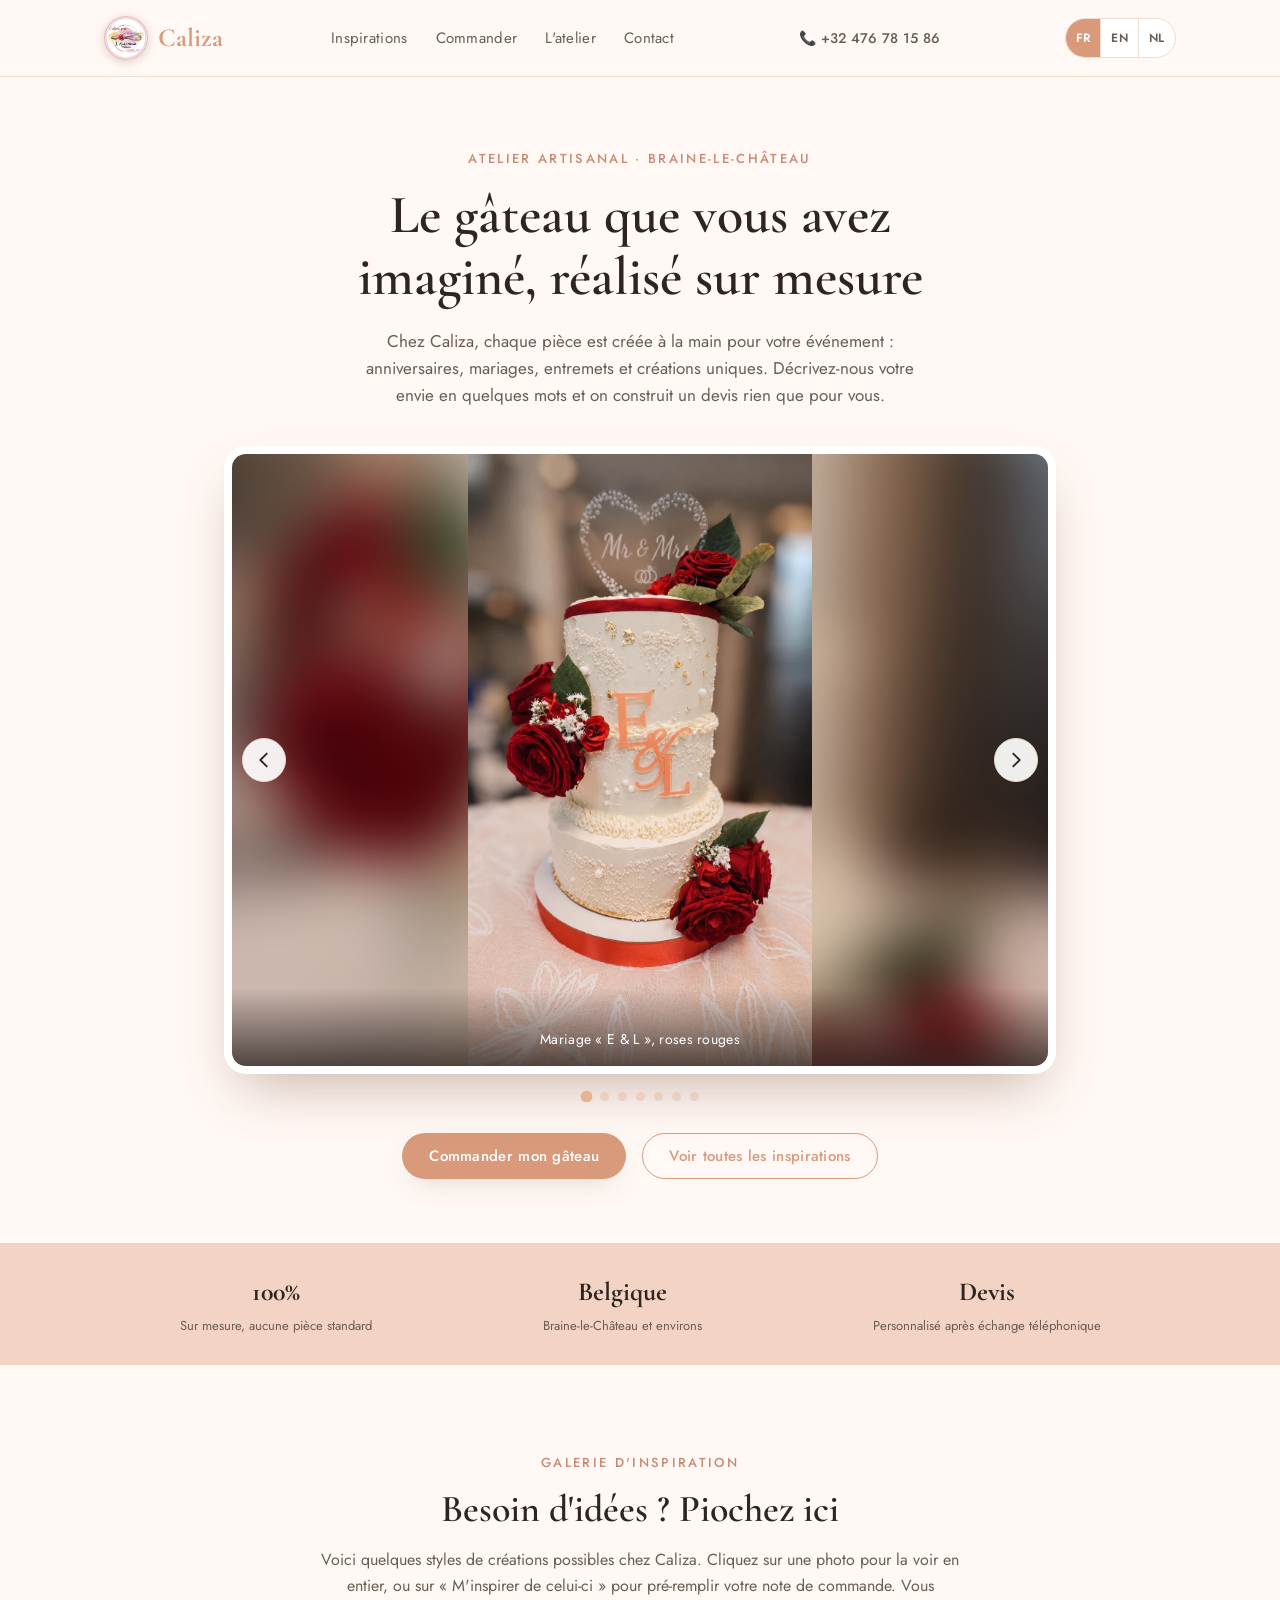
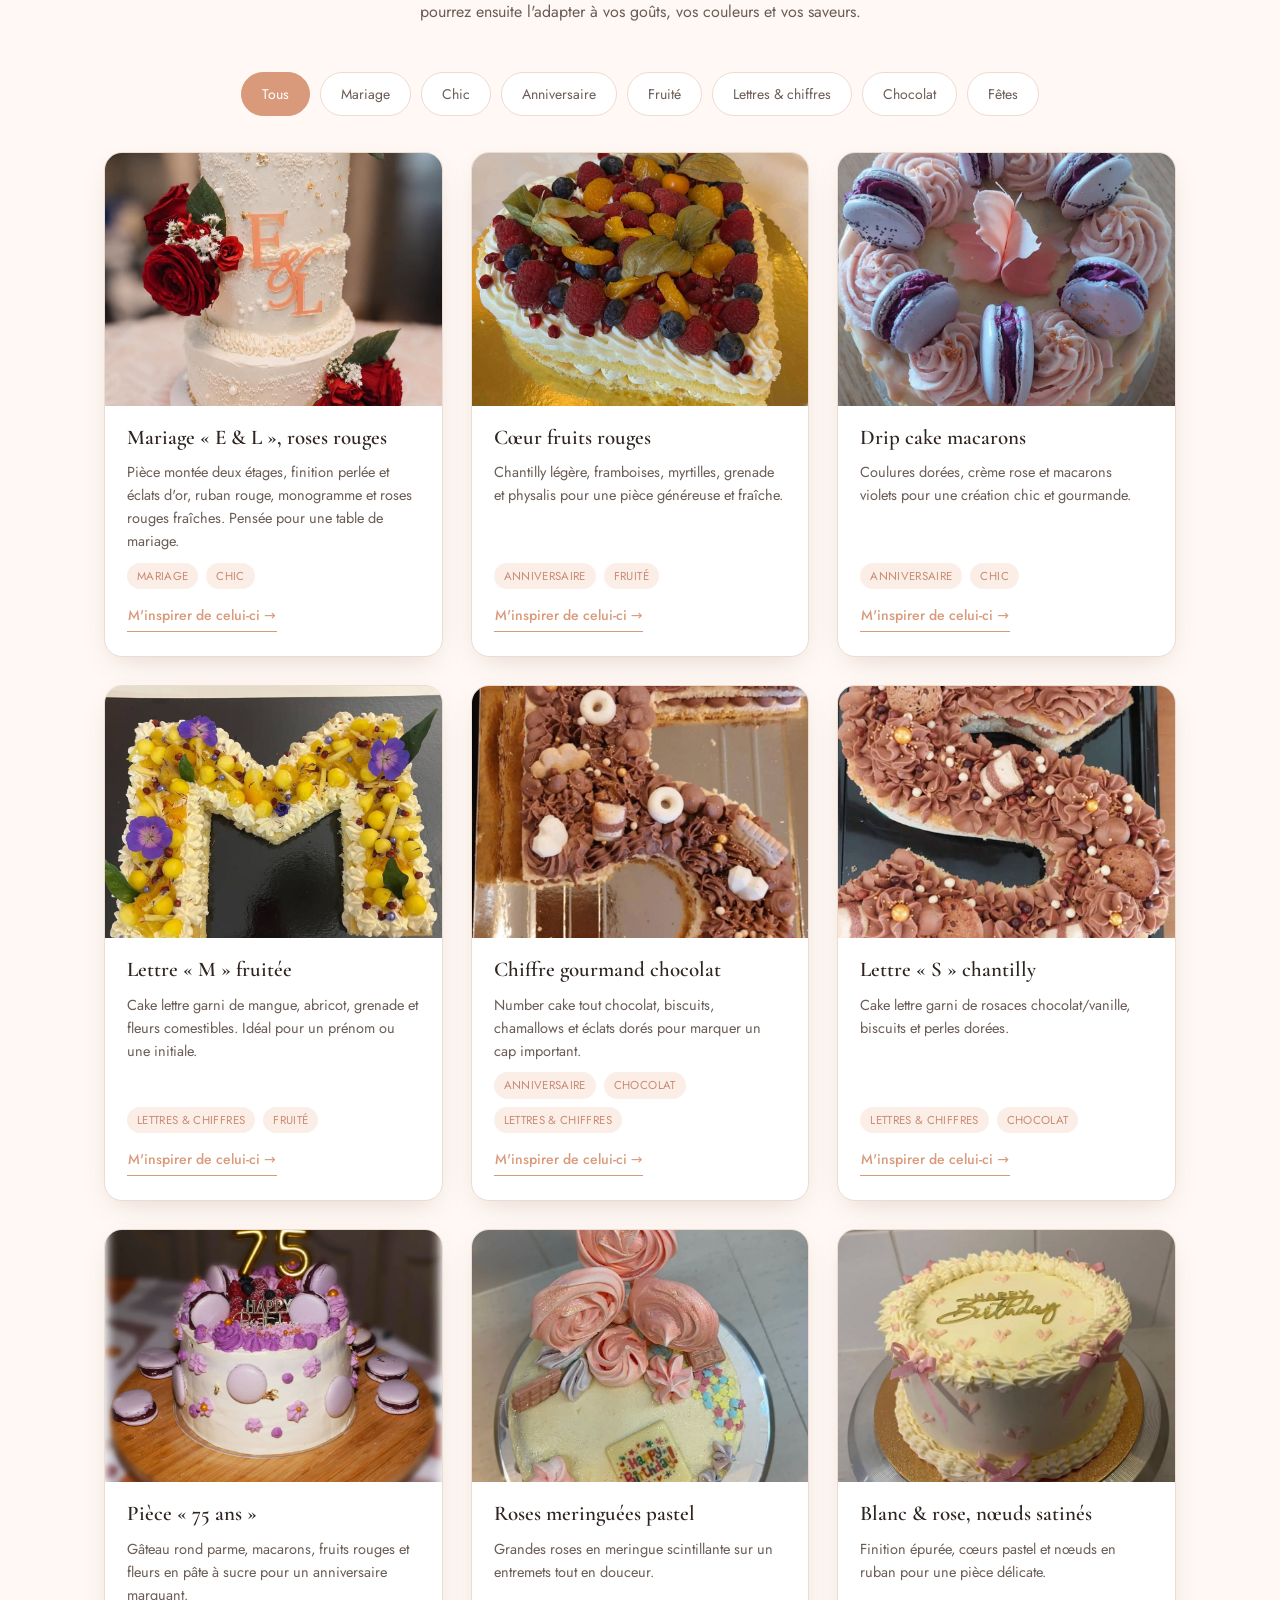
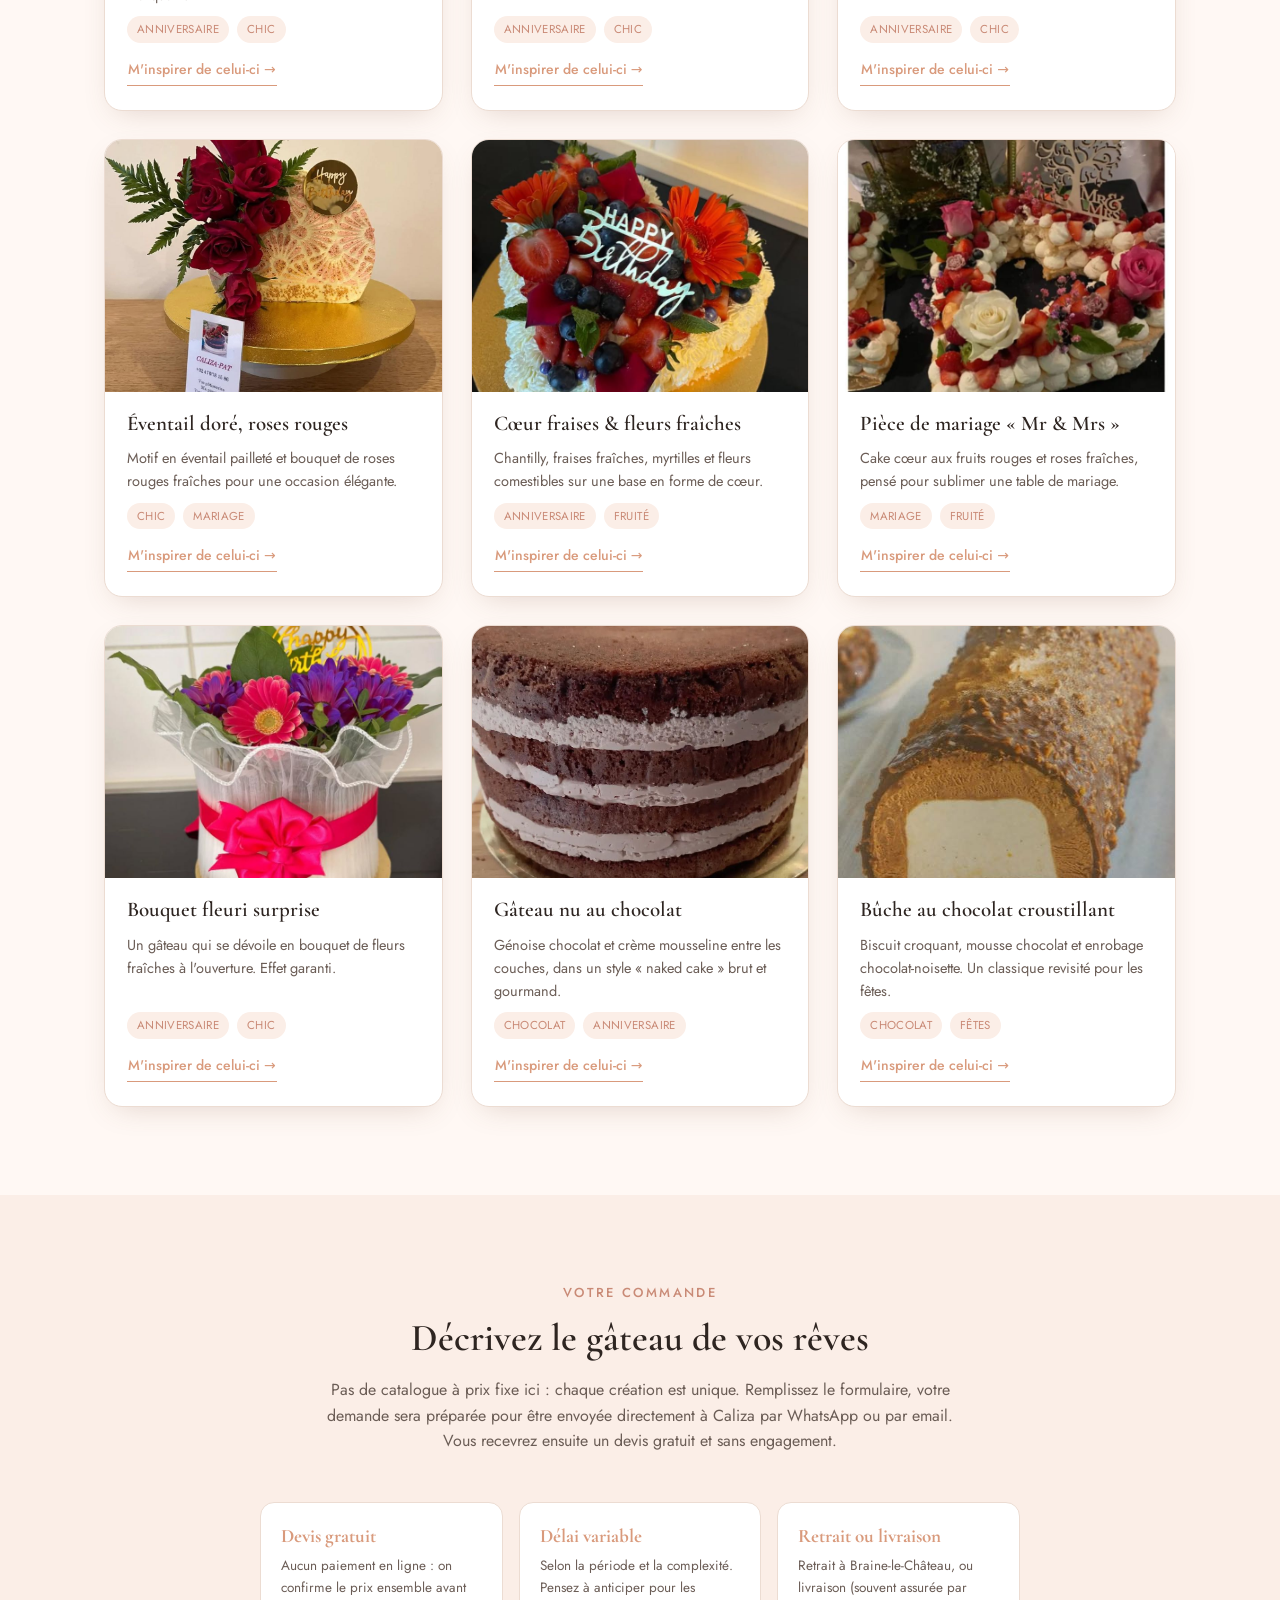
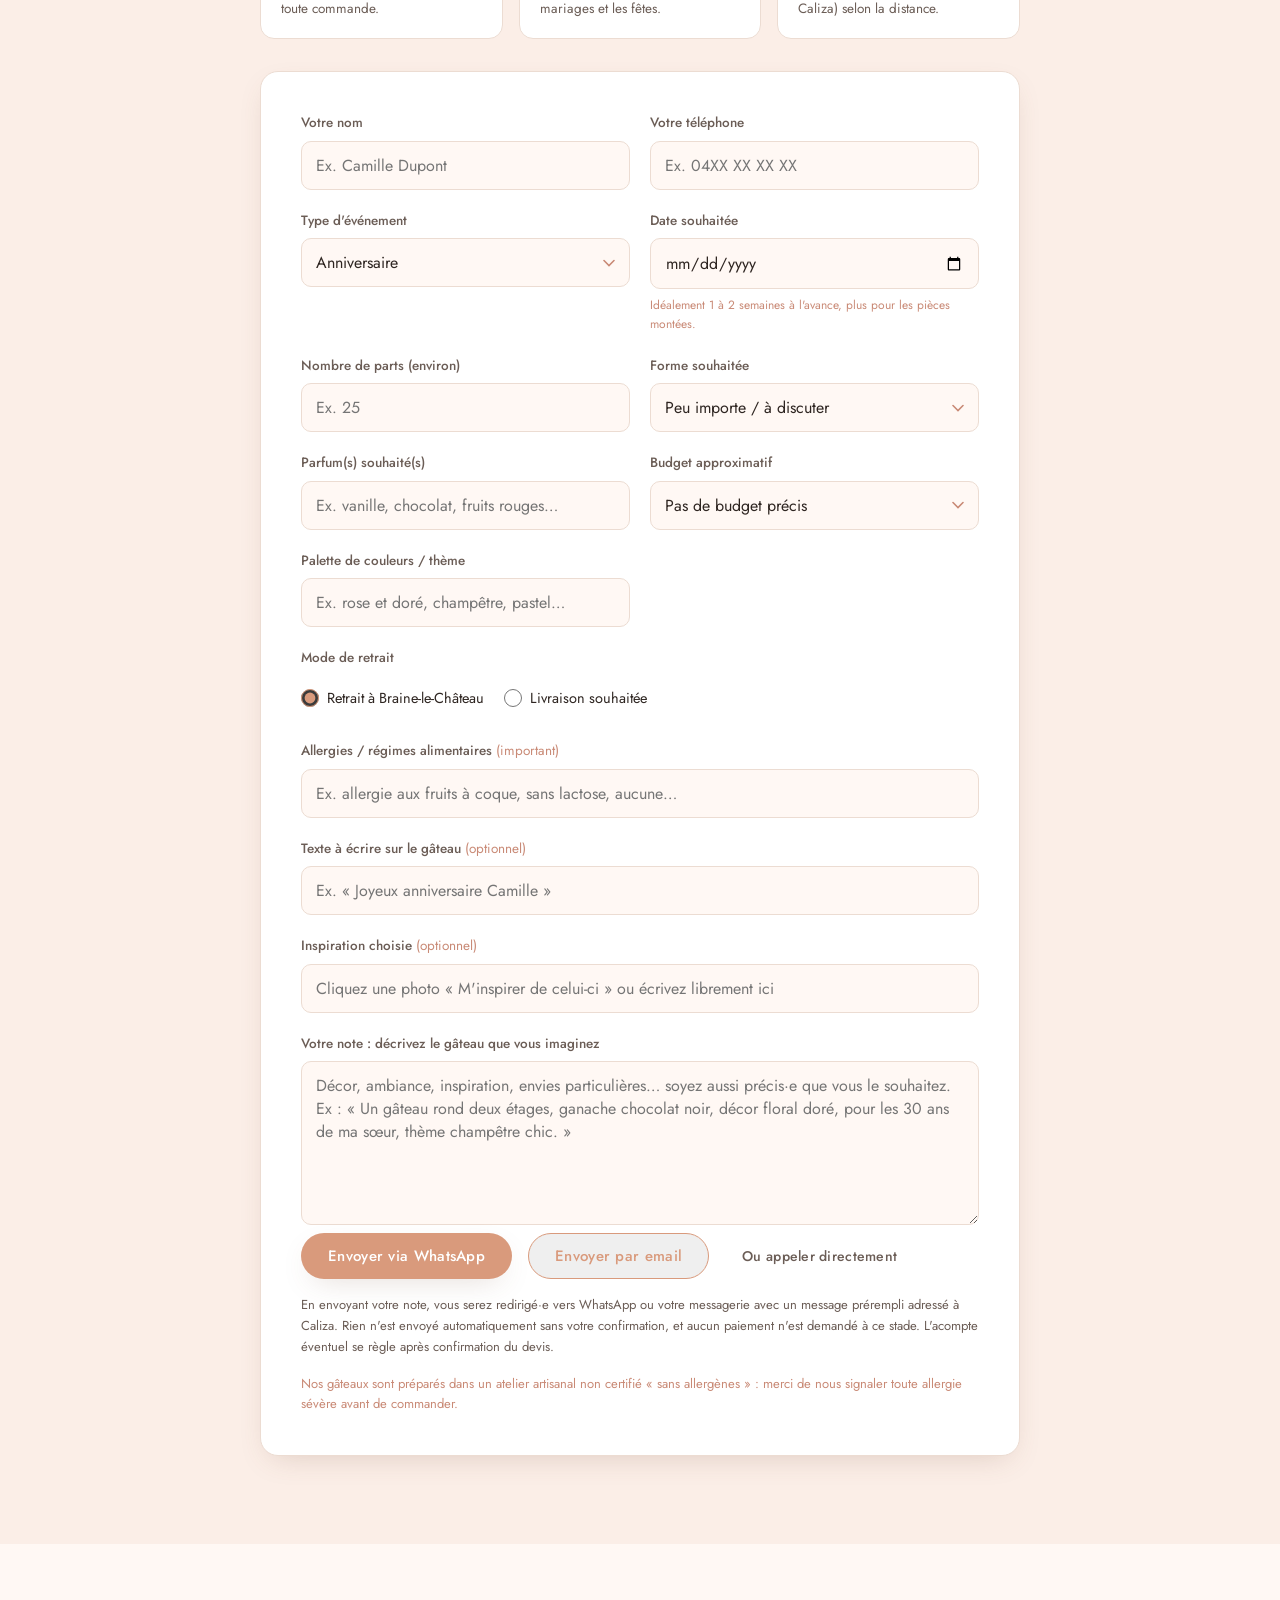
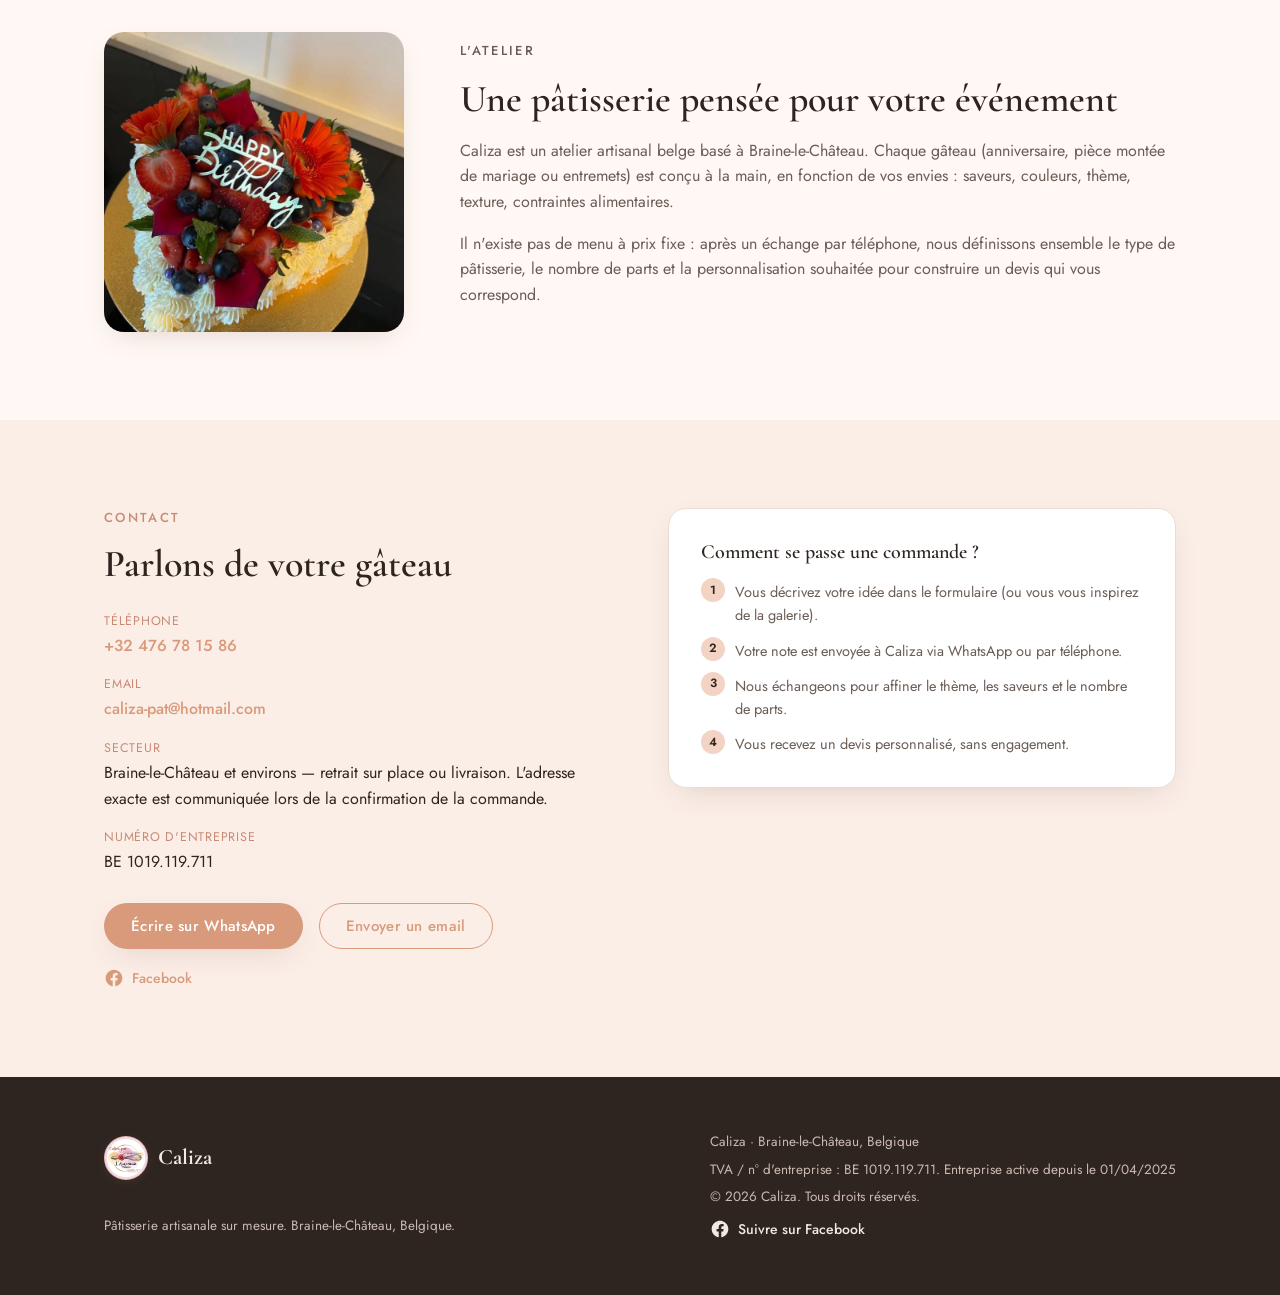
==== commit 9f42e05c: "Site multilingue : français, anglais, néerlandais - Sélecteur FR / EN / NL dans l'en-tête, choix mém" ====
--- a/index.html
+++ b/index.html
@@ -54,7 +54,7 @@
 </head>
 <body>
 
-<a class="skip-link" href="#commander">Aller à la commande</a>
+<a class="skip-link" href="#commander" data-i18n="a11y.skip">Aller à la commande</a>
 
 <header class="site-header">
   <div class="wrap header-inner">
@@ -63,13 +63,18 @@
       <span class="logo-text">Caliza</span>
     </a>
     <nav class="nav" id="nav">
-      <a href="#inspiration-gallery">Inspirations</a>
-      <a href="#commander">Commander</a>
-      <a href="#apropos">L'atelier</a>
-      <a href="#contact">Contact</a>
+      <a href="#inspiration-gallery" data-i18n="nav.inspirations">Inspirations</a>
+      <a href="#commander" data-i18n="nav.order">Commander</a>
+      <a href="#apropos" data-i18n="nav.atelier">L'atelier</a>
+      <a href="#contact" data-i18n="nav.contact">Contact</a>
     </nav>
     <a href="tel:+32476781586" class="btn btn-ghost header-cta">📞 +32 476 78 15 86</a>
-    <button class="nav-toggle" id="navToggle" aria-label="Ouvrir le menu" aria-expanded="false">
+    <div class="lang-switch" id="langSwitch" role="group" data-i18n-aria="a11y.langGroup" aria-label="Choix de la langue">
+      <button type="button" class="lang-btn" data-lang="fr" lang="fr">FR</button>
+      <button type="button" class="lang-btn" data-lang="en" lang="en">EN</button>
+      <button type="button" class="lang-btn" data-lang="nl" lang="nl">NL</button>
+    </div>
+    <button class="nav-toggle" id="navToggle" data-i18n-aria="a11y.openMenu" aria-label="Ouvrir le menu" aria-expanded="false">
       <span></span><span></span><span></span>
     </button>
   </div>
@@ -79,55 +84,55 @@
 
   <section class="hero">
     <div class="wrap hero-inner">
-      <p class="eyebrow center">Atelier artisanal · Braine-le-Château</p>
-      <h1>Le gâteau que vous avez <br class="br-md">imaginé, réalisé sur mesure</h1>
-      <p class="hero-lede">
+      <p class="eyebrow center" data-i18n="hero.eyebrow">Atelier artisanal · Braine-le-Château</p>
+      <h1 data-i18n-html="hero.title">Le gâteau que vous avez <br class="br-md">imaginé, réalisé sur mesure</h1>
+      <p class="hero-lede" data-i18n="hero.lede">
         Chez Caliza, chaque pièce est créée à la main pour votre événement : anniversaires,
         mariages, entremets et créations uniques. Décrivez-nous votre envie en quelques mots
         et on construit un devis rien que pour vous.
       </p>
     </div>
 
-    <div class="carousel hero-carousel" id="heroCarousel" aria-roledescription="carrousel" aria-label="Créations Caliza">
+    <div class="carousel hero-carousel" id="heroCarousel" aria-roledescription="carrousel" data-i18n-aria="a11y.carousel" aria-label="Créations Caliza">
       <div class="carousel-viewport">
         <div class="carousel-track" id="heroTrack">
           <!-- Slides injected by script.js -->
         </div>
-        <button type="button" class="carousel-btn carousel-prev" id="heroPrev" aria-label="Photo précédente">
+        <button type="button" class="carousel-btn carousel-prev" id="heroPrev" data-i18n-aria="a11y.prevPhoto" aria-label="Photo précédente">
           <svg viewBox="0 0 24 24" aria-hidden="true"><path d="M15 5l-7 7 7 7" fill="none" stroke="currentColor" stroke-width="2" stroke-linecap="round" stroke-linejoin="round"/></svg>
         </button>
-        <button type="button" class="carousel-btn carousel-next" id="heroNext" aria-label="Photo suivante">
+        <button type="button" class="carousel-btn carousel-next" id="heroNext" data-i18n-aria="a11y.nextPhoto" aria-label="Photo suivante">
           <svg viewBox="0 0 24 24" aria-hidden="true"><path d="M9 5l7 7-7 7" fill="none" stroke="currentColor" stroke-width="2" stroke-linecap="round" stroke-linejoin="round"/></svg>
         </button>
       </div>
-      <div class="carousel-dots" id="heroDots" role="tablist" aria-label="Choisir une photo"></div>
+      <div class="carousel-dots" id="heroDots" role="tablist" data-i18n-aria="a11y.carouselPick" aria-label="Choisir une photo"></div>
     </div>
 
     <div class="wrap hero-actions center">
-      <a href="#commander" class="btn btn-primary">Commander mon gâteau</a>
-      <a href="#inspiration-gallery" class="btn btn-outline">Voir toutes les inspirations</a>
+      <a href="#commander" class="btn btn-primary" data-i18n="hero.ctaOrder">Commander mon gâteau</a>
+      <a href="#inspiration-gallery" class="btn btn-outline" data-i18n="hero.ctaGallery">Voir toutes les inspirations</a>
     </div>
   </section>
 
   <section class="strip">
     <div class="wrap strip-inner">
-      <div class="strip-item"><strong>100%</strong><span>Sur mesure, aucune pièce standard</span></div>
-      <div class="strip-item"><strong>Belgique</strong><span>Braine-le-Château et environs</span></div>
-      <div class="strip-item"><strong>Devis</strong><span>Personnalisé après échange téléphonique</span></div>
+      <div class="strip-item"><strong data-i18n="strip.1num">100%</strong><span data-i18n="strip.1txt">Sur mesure, aucune pièce standard</span></div>
+      <div class="strip-item"><strong data-i18n="strip.2num">Belgique</strong><span data-i18n="strip.2txt">Braine-le-Château et environs</span></div>
+      <div class="strip-item"><strong data-i18n="strip.3num">Devis</strong><span data-i18n="strip.3txt">Personnalisé après échange téléphonique</span></div>
     </div>
   </section>
 
   <section id="inspiration-gallery" class="section">
     <div class="wrap">
-      <p class="eyebrow center">Galerie d'inspiration</p>
-      <h2 class="section-title center">Besoin d'idées ? Piochez ici</h2>
-      <p class="section-lede center">
+      <p class="eyebrow center" data-i18n="gallery.eyebrow">Galerie d'inspiration</p>
+      <h2 class="section-title center" data-i18n="gallery.title">Besoin d'idées ? Piochez ici</h2>
+      <p class="section-lede center" data-i18n="gallery.lede">
         Voici quelques styles de créations possibles chez Caliza. Cliquez sur une photo pour
         la voir en entier, ou sur « M'inspirer de celui-ci » pour pré-remplir votre note de
         commande. Vous pourrez ensuite l'adapter à vos goûts, vos couleurs et vos saveurs.
       </p>
 
-      <div class="gallery-filters" id="galleryFilters" role="group" aria-label="Filtrer les inspirations"></div>
+      <div class="gallery-filters" id="galleryFilters" role="group" data-i18n-aria="a11y.filterGroup" aria-label="Filtrer les inspirations"></div>
 
       <div class="gallery" id="gallery">
         <!-- Cards injected by script.js -->
@@ -137,9 +142,9 @@
 
   <section id="commander" class="section section-alt">
     <div class="wrap">
-      <p class="eyebrow center">Votre commande</p>
-      <h2 class="section-title center">Décrivez le gâteau de vos rêves</h2>
-      <p class="section-lede center">
+      <p class="eyebrow center" data-i18n="order.eyebrow">Votre commande</p>
+      <h2 class="section-title center" data-i18n="order.title">Décrivez le gâteau de vos rêves</h2>
+      <p class="section-lede center" data-i18n="order.lede">
         Pas de catalogue à prix fixe ici : chaque création est unique. Remplissez le formulaire,
         votre demande sera préparée pour être envoyée directement à Caliza par WhatsApp ou par
         email. Vous recevrez ensuite un devis gratuit et sans engagement.
@@ -147,131 +152,131 @@
 
       <div class="order-info">
         <div class="order-info-item">
-          <strong>Devis gratuit</strong>
-          <span>Aucun paiement en ligne : on confirme le prix ensemble avant toute commande.</span>
+          <strong data-i18n="oi.1t">Devis gratuit</strong>
+          <span data-i18n="oi.1d">Aucun paiement en ligne : on confirme le prix ensemble avant toute commande.</span>
         </div>
         <div class="order-info-item">
-          <strong>Délai variable</strong>
-          <span>Selon la période et la complexité. Pensez à anticiper pour les mariages et les fêtes.</span>
+          <strong data-i18n="oi.2t">Délai variable</strong>
+          <span data-i18n="oi.2d">Selon la période et la complexité. Pensez à anticiper pour les mariages et les fêtes.</span>
         </div>
         <div class="order-info-item">
-          <strong>Retrait ou livraison</strong>
-          <span>Retrait à Braine-le-Château, ou livraison (souvent assurée par Caliza) selon la distance.</span>
+          <strong data-i18n="oi.3t">Retrait ou livraison</strong>
+          <span data-i18n="oi.3d">Retrait à Braine-le-Château, ou livraison (souvent assurée par Caliza) selon la distance.</span>
         </div>
       </div>
 
       <form class="order-form" id="orderForm">
         <div class="form-grid">
           <div class="field">
-            <label for="name">Votre nom</label>
-            <input type="text" id="name" name="name" required autocomplete="name" placeholder="Ex. Camille Dupont">
-          </div>
-          <div class="field">
-            <label for="phone">Votre téléphone</label>
-            <input type="tel" id="phone" name="phone" required autocomplete="tel" placeholder="Ex. 04XX XX XX XX">
-          </div>
-          <div class="field">
-            <label for="eventType">Type d'événement</label>
+            <label for="name" data-i18n="form.name">Votre nom</label>
+            <input type="text" id="name" name="name" required autocomplete="name" data-i18n-ph="ph.name" placeholder="Ex. Camille Dupont">
+          </div>
+          <div class="field">
+            <label for="phone" data-i18n="form.phone">Votre téléphone</label>
+            <input type="tel" id="phone" name="phone" required autocomplete="tel" data-i18n-ph="ph.phone" placeholder="Ex. 04XX XX XX XX">
+          </div>
+          <div class="field">
+            <label for="eventType" data-i18n="form.eventType">Type d'événement</label>
             <select id="eventType" name="eventType">
-              <option value="Anniversaire">Anniversaire</option>
-              <option value="Mariage / pièce montée">Mariage / pièce montée</option>
-              <option value="Entremets">Entremets</option>
-              <option value="Baptême / communion">Baptême / communion</option>
-              <option value="Autre occasion">Autre occasion</option>
+              <option value="Anniversaire" data-i18n="opt.event.anniv">Anniversaire</option>
+              <option value="Mariage / pièce montée" data-i18n="opt.event.wedding">Mariage / pièce montée</option>
+              <option value="Entremets" data-i18n="opt.event.entremets">Entremets</option>
+              <option value="Baptême / communion" data-i18n="opt.event.bapteme">Baptême / communion</option>
+              <option value="Autre occasion" data-i18n="opt.event.autre">Autre occasion</option>
             </select>
           </div>
           <div class="field hidden" id="eventOtherField">
-            <label for="eventOther">Précisez l'occasion</label>
-            <input type="text" id="eventOther" name="eventOther" placeholder="Ex. départ à la retraite, baby shower, Saint-Valentin…">
-          </div>
-          <div class="field">
-            <label for="date">Date souhaitée</label>
+            <label for="eventOther" data-i18n="form.eventOther">Précisez l'occasion</label>
+            <input type="text" id="eventOther" name="eventOther" data-i18n-ph="ph.eventOther" placeholder="Ex. départ à la retraite, baby shower, Saint-Valentin…">
+          </div>
+          <div class="field">
+            <label for="date" data-i18n="form.date">Date souhaitée</label>
             <input type="date" id="date" name="date">
-            <span class="field-hint">Idéalement 1 à 2 semaines à l'avance, plus pour les pièces montées.</span>
-          </div>
-          <div class="field">
-            <label for="servings">Nombre de parts (environ)</label>
-            <input type="number" id="servings" name="servings" min="1" placeholder="Ex. 25">
-          </div>
-          <div class="field">
-            <label for="shape">Forme souhaitée</label>
+            <span class="field-hint" data-i18n="form.dateHint">Idéalement 1 à 2 semaines à l'avance, plus pour les pièces montées.</span>
+          </div>
+          <div class="field">
+            <label for="servings" data-i18n="form.servings">Nombre de parts (environ)</label>
+            <input type="number" id="servings" name="servings" min="1" data-i18n-ph="ph.servings" placeholder="Ex. 25">
+          </div>
+          <div class="field">
+            <label for="shape" data-i18n="form.shape">Forme souhaitée</label>
             <select id="shape" name="shape">
-              <option value="">Peu importe / à discuter</option>
-              <option value="Rond">Rond</option>
-              <option value="Carré / rectangle">Carré / rectangle</option>
-              <option value="Cœur">Cœur</option>
-              <option value="Cake lettre ou chiffre">Cake lettre ou chiffre</option>
-              <option value="Pièce montée à étages">Pièce montée à étages</option>
-              <option value="Autre">Autre</option>
+              <option value="" data-i18n="opt.shape.any">Peu importe / à discuter</option>
+              <option value="Rond" data-i18n="opt.shape.round">Rond</option>
+              <option value="Carré / rectangle" data-i18n="opt.shape.square">Carré / rectangle</option>
+              <option value="Cœur" data-i18n="opt.shape.heart">Cœur</option>
+              <option value="Cake lettre ou chiffre" data-i18n="opt.shape.letter">Cake lettre ou chiffre</option>
+              <option value="Pièce montée à étages" data-i18n="opt.shape.tiered">Pièce montée à étages</option>
+              <option value="Autre" data-i18n="opt.shape.other">Autre</option>
             </select>
           </div>
           <div class="field">
-            <label for="flavor">Parfum(s) souhaité(s)</label>
-            <input type="text" id="flavor" name="flavor" placeholder="Ex. vanille, chocolat, fruits rouges…">
-          </div>
-          <div class="field">
-            <label for="budget">Budget approximatif</label>
+            <label for="flavor" data-i18n="form.flavor">Parfum(s) souhaité(s)</label>
+            <input type="text" id="flavor" name="flavor" data-i18n-ph="ph.flavor" placeholder="Ex. vanille, chocolat, fruits rouges…">
+          </div>
+          <div class="field">
+            <label for="budget" data-i18n="form.budget">Budget approximatif</label>
             <select id="budget" name="budget">
-              <option value="">Pas de budget précis</option>
-              <option value="Moins de 30€">Moins de 30€</option>
-              <option value="30€ - 60€">30€ - 60€</option>
-              <option value="60€ - 100€">60€ - 100€</option>
-              <option value="100€ - 200€">100€ - 200€</option>
-              <option value="Plus de 200€">Plus de 200€</option>
+              <option value="" data-i18n="opt.budget.none">Pas de budget précis</option>
+              <option value="Moins de 30€" data-i18n="opt.budget.u30">Moins de 30€</option>
+              <option value="30€ - 60€" data-i18n="opt.budget.b1">30€ - 60€</option>
+              <option value="60€ - 100€" data-i18n="opt.budget.b2">60€ - 100€</option>
+              <option value="100€ - 200€" data-i18n="opt.budget.b3">100€ - 200€</option>
+              <option value="Plus de 200€" data-i18n="opt.budget.o200">Plus de 200€</option>
             </select>
           </div>
           <div class="field">
-            <label for="colors">Palette de couleurs / thème</label>
-            <input type="text" id="colors" name="colors" placeholder="Ex. rose et doré, champêtre, pastel…">
+            <label for="colors" data-i18n="form.colors">Palette de couleurs / thème</label>
+            <input type="text" id="colors" name="colors" data-i18n-ph="ph.colors" placeholder="Ex. rose et doré, champêtre, pastel…">
           </div>
           <div class="field field-full">
-            <span class="field-legend">Mode de retrait</span>
+            <span class="field-legend" data-i18n="form.fulfilment">Mode de retrait</span>
             <div class="radio-group" id="fulfilmentGroup">
               <label class="radio-option">
                 <input type="radio" name="fulfilment" value="Retrait à Braine-le-Château" checked>
-                Retrait à Braine-le-Château
+                <span data-i18n="radio.pickup">Retrait à Braine-le-Château</span>
               </label>
               <label class="radio-option">
                 <input type="radio" name="fulfilment" value="Livraison souhaitée">
-                Livraison souhaitée
+                <span data-i18n="radio.delivery">Livraison souhaitée</span>
               </label>
             </div>
           </div>
           <div class="field field-full hidden" id="addressField">
-            <label for="address">Adresse de livraison <span class="optional">(optionnel)</span></label>
-            <input type="text" id="address" name="address" placeholder="Rue, numéro, code postal, ville">
-            <span class="field-hint">Vous pouvez aussi nous la communiquer plus tard, de vive voix.</span>
+            <label for="address"><span data-i18n="form.address">Adresse de livraison</span> <span class="optional" data-i18n="form.optional">(optionnel)</span></label>
+            <input type="text" id="address" name="address" data-i18n-ph="ph.address" placeholder="Rue, numéro, code postal, ville">
+            <span class="field-hint" data-i18n="form.addressHint">Vous pouvez aussi nous la communiquer plus tard, de vive voix.</span>
           </div>
           <div class="field field-full">
-            <label for="allergies">Allergies / régimes alimentaires <span class="optional">(important)</span></label>
-            <input type="text" id="allergies" name="allergies" placeholder="Ex. allergie aux fruits à coque, sans lactose, aucune…">
+            <label for="allergies"><span data-i18n="form.allergies">Allergies / régimes alimentaires</span> <span class="optional" data-i18n="form.important">(important)</span></label>
+            <input type="text" id="allergies" name="allergies" data-i18n-ph="ph.allergies" placeholder="Ex. allergie aux fruits à coque, sans lactose, aucune…">
           </div>
           <div class="field field-full">
-            <label for="cakeText">Texte à écrire sur le gâteau <span class="optional">(optionnel)</span></label>
-            <input type="text" id="cakeText" name="cakeText" placeholder="Ex. « Joyeux anniversaire Camille »">
+            <label for="cakeText"><span data-i18n="form.cakeText">Texte à écrire sur le gâteau</span> <span class="optional" data-i18n="form.optional">(optionnel)</span></label>
+            <input type="text" id="cakeText" name="cakeText" data-i18n-ph="ph.cakeText" placeholder="Ex. « Joyeux anniversaire Camille »">
           </div>
           <div class="field field-full">
-            <label for="inspiration">Inspiration choisie <span class="optional">(optionnel)</span></label>
-            <input type="text" id="inspiration" name="inspiration" placeholder="Cliquez une photo « M'inspirer de celui-ci » ou écrivez librement ici">
+            <label for="inspiration"><span data-i18n="form.inspiration">Inspiration choisie</span> <span class="optional" data-i18n="form.optional">(optionnel)</span></label>
+            <input type="text" id="inspiration" name="inspiration" data-i18n-ph="ph.inspiration" placeholder="Cliquez une photo « M'inspirer de celui-ci » ou écrivez librement ici">
           </div>
         </div>
 
         <div class="field field-full">
-          <label for="note">Votre note : décrivez le gâteau que vous imaginez</label>
-          <textarea id="note" name="note" rows="6" required placeholder="Décor, ambiance, inspiration, envies particulières… soyez aussi précis·e que vous le souhaitez. Ex : « Un gâteau rond deux étages, ganache chocolat noir, décor floral doré, pour les 30 ans de ma sœur, thème champêtre chic. »"></textarea>
+          <label for="note" data-i18n="form.note">Votre note : décrivez le gâteau que vous imaginez</label>
+          <textarea id="note" name="note" rows="6" required data-i18n-ph="ph.note" placeholder="Décor, ambiance, inspiration, envies particulières… soyez aussi précis·e que vous le souhaitez. Ex : « Un gâteau rond deux étages, ganache chocolat noir, décor floral doré, pour les 30 ans de ma sœur, thème champêtre chic. »"></textarea>
         </div>
 
         <div class="form-actions">
-          <button type="submit" class="btn btn-primary" id="sendWhatsapp" data-channel="whatsapp">Envoyer via WhatsApp</button>
-          <button type="submit" class="btn btn-outline" id="sendEmail" data-channel="email">Envoyer par email</button>
-          <a href="tel:+32476781586" class="btn btn-ghost">Ou appeler directement</a>
-        </div>
-        <p class="form-note">
+          <button type="submit" class="btn btn-primary" id="sendWhatsapp" data-channel="whatsapp" data-i18n="btn.whatsapp">Envoyer via WhatsApp</button>
+          <button type="submit" class="btn btn-outline" id="sendEmail" data-channel="email" data-i18n="btn.email">Envoyer par email</button>
+          <a href="tel:+32476781586" class="btn btn-ghost" data-i18n="btn.call">Ou appeler directement</a>
+        </div>
+        <p class="form-note" data-i18n="note.1">
           En envoyant votre note, vous serez redirigé·e vers WhatsApp ou votre messagerie avec un
           message prérempli adressé à Caliza. Rien n'est envoyé automatiquement sans votre confirmation,
           et aucun paiement n'est demandé à ce stade. L'acompte éventuel se règle après confirmation du devis.
         </p>
-        <p class="form-note form-note-caution">
+        <p class="form-note form-note-caution" data-i18n="note.2">
           Nos gâteaux sont préparés dans un atelier artisanal non certifié « sans allergènes » :
           merci de nous signaler toute allergie sévère avant de commander.
         </p>
@@ -282,17 +287,17 @@
   <section id="apropos" class="section">
     <div class="wrap about-grid">
       <div class="about-deco">
-        <img src="assets/gateaux/coeur-fraises-fleurs.jpg" alt="Création Caliza : gâteau cœur, fraises et fleurs fraîches">
+        <img src="assets/gateaux/coeur-fraises-fleurs.jpg" data-i18n-alt="about.imgAlt" alt="Création Caliza : gâteau cœur, fraises et fleurs fraîches">
       </div>
       <div>
-        <p class="eyebrow">L'atelier</p>
-        <h2 class="section-title">Une pâtisserie pensée pour votre événement</h2>
-        <p>
+        <p class="eyebrow" data-i18n="about.eyebrow">L'atelier</p>
+        <h2 class="section-title" data-i18n="about.title">Une pâtisserie pensée pour votre événement</h2>
+        <p data-i18n="about.p1">
           Caliza est un atelier artisanal belge basé à Braine-le-Château. Chaque gâteau
           (anniversaire, pièce montée de mariage ou entremets) est conçu à la main, en fonction
           de vos envies : saveurs, couleurs, thème, texture, contraintes alimentaires.
         </p>
-        <p>
+        <p data-i18n="about.p2">
           Il n'existe pas de menu à prix fixe : après un échange par téléphone, nous définissons
           ensemble le type de pâtisserie, le nombre de parts et la personnalisation souhaitée
           pour construire un devis qui vous correspond.
@@ -304,44 +309,44 @@
   <section id="contact" class="section section-alt">
     <div class="wrap contact-grid">
       <div>
-        <p class="eyebrow">Contact</p>
-        <h2 class="section-title">Parlons de votre gâteau</h2>
+        <p class="eyebrow" data-i18n="contact.eyebrow">Contact</p>
+        <h2 class="section-title" data-i18n="contact.title">Parlons de votre gâteau</h2>
         <ul class="contact-list">
           <li>
-            <span class="contact-label">Téléphone</span>
+            <span class="contact-label" data-i18n="contact.labelPhone">Téléphone</span>
             <a href="tel:+32476781586">+32 476 78 15 86</a>
           </li>
           <li>
-            <span class="contact-label">Email</span>
+            <span class="contact-label" data-i18n="contact.labelEmail">Email</span>
             <a href="mailto:caliza-pat@hotmail.com">caliza-pat@hotmail.com</a>
           </li>
           <li>
-            <span class="contact-label">Secteur</span>
-            <span>Braine-le-Château et environs — retrait sur place ou livraison. L'adresse exacte est communiquée lors de la confirmation de la commande.</span>
+            <span class="contact-label" data-i18n="contact.labelSector">Secteur</span>
+            <span data-i18n="contact.sectorText">Braine-le-Château et environs — retrait sur place ou livraison. L'adresse exacte est communiquée lors de la confirmation de la commande.</span>
           </li>
           <li>
-            <span class="contact-label">Numéro d'entreprise</span>
+            <span class="contact-label" data-i18n="contact.labelVat">Numéro d'entreprise</span>
             <span>BE 1019.119.711</span>
           </li>
         </ul>
         <div class="hero-actions">
-          <a href="https://wa.me/32476781586" class="btn btn-primary" target="_blank" rel="noopener">Écrire sur WhatsApp</a>
-          <a href="mailto:caliza-pat@hotmail.com" class="btn btn-outline">Envoyer un email</a>
+          <a href="https://wa.me/32476781586" class="btn btn-primary" target="_blank" rel="noopener" data-i18n="contact.btnWa">Écrire sur WhatsApp</a>
+          <a href="mailto:caliza-pat@hotmail.com" class="btn btn-outline" data-i18n="contact.btnEmail">Envoyer un email</a>
         </div>
         <div class="social-links">
-          <a href="https://www.facebook.com/share/1EMs3Ksw3k/?mibextid=wwXIfr" target="_blank" rel="noopener" aria-label="Caliza sur Facebook" class="social-link">
+          <a href="https://www.facebook.com/share/1EMs3Ksw3k/?mibextid=wwXIfr" target="_blank" rel="noopener" data-i18n-aria="a11y.fbCaliza" aria-label="Caliza sur Facebook" class="social-link">
             <svg viewBox="0 0 24 24" aria-hidden="true"><path d="M22 12.06C22 6.5 17.52 2 12 2S2 6.5 2 12.06c0 5 3.66 9.15 8.44 9.94v-7.03H7.9v-2.9h2.54V9.85c0-2.51 1.49-3.9 3.77-3.9 1.09 0 2.24.2 2.24.2v2.46h-1.26c-1.24 0-1.63.77-1.63 1.56v1.88h2.78l-.44 2.9h-2.34V22c4.78-.79 8.44-4.93 8.44-9.94Z"/></svg>
-            Facebook
+            <span data-i18n="contact.fb">Facebook</span>
           </a>
         </div>
       </div>
       <div class="contact-card">
-        <h3>Comment se passe une commande ?</h3>
+        <h3 data-i18n="cc.title">Comment se passe une commande ?</h3>
         <ol>
-          <li>Vous décrivez votre idée dans le formulaire (ou vous vous inspirez de la galerie).</li>
-          <li>Votre note est envoyée à Caliza via WhatsApp ou par téléphone.</li>
-          <li>Nous échangeons pour affiner le thème, les saveurs et le nombre de parts.</li>
-          <li>Vous recevez un devis personnalisé, sans engagement.</li>
+          <li data-i18n="cc.step1">Vous décrivez votre idée dans le formulaire (ou vous vous inspirez de la galerie).</li>
+          <li data-i18n="cc.step2">Votre note est envoyée à Caliza via WhatsApp ou par téléphone.</li>
+          <li data-i18n="cc.step3">Nous échangeons pour affiner le thème, les saveurs et le nombre de parts.</li>
+          <li data-i18n="cc.step4">Vous recevez un devis personnalisé, sans engagement.</li>
         </ol>
       </div>
     </div>
@@ -354,39 +359,40 @@
     <div class="footer-brand">
       <img src="assets/logo.jpg" alt="Caliza-pat" class="logo-img">
       <span class="logo-text">Caliza</span>
-      <p>Pâtisserie artisanale sur mesure. Braine-le-Château, Belgique.</p>
+      <p data-i18n="footer.tagline">Pâtisserie artisanale sur mesure. Braine-le-Château, Belgique.</p>
     </div>
     <div class="footer-legal">
-      <p>Caliza · Braine-le-Château, Belgique</p>
-      <p>TVA / n° d'entreprise : BE 1019.119.711. Entreprise active depuis le 01/04/2025</p>
-      <p>© <span id="year"></span> Caliza. Tous droits réservés.</p>
-      <a href="https://www.facebook.com/share/1EMs3Ksw3k/?mibextid=wwXIfr" target="_blank" rel="noopener" aria-label="Caliza sur Facebook" class="social-link social-link-footer">
+      <p data-i18n="footer.legal1">Caliza · Braine-le-Château, Belgique</p>
+      <p data-i18n="footer.legal2">TVA / n° d'entreprise : BE 1019.119.711. Entreprise active depuis le 01/04/2025</p>
+      <p>© <span id="year"></span> <span data-i18n="footer.rights">Caliza. Tous droits réservés.</span></p>
+      <a href="https://www.facebook.com/share/1EMs3Ksw3k/?mibextid=wwXIfr" target="_blank" rel="noopener" data-i18n-aria="a11y.fbCaliza" aria-label="Caliza sur Facebook" class="social-link social-link-footer">
         <svg viewBox="0 0 24 24" aria-hidden="true"><path d="M22 12.06C22 6.5 17.52 2 12 2S2 6.5 2 12.06c0 5 3.66 9.15 8.44 9.94v-7.03H7.9v-2.9h2.54V9.85c0-2.51 1.49-3.9 3.77-3.9 1.09 0 2.24.2 2.24.2v2.46h-1.26c-1.24 0-1.63.77-1.63 1.56v1.88h2.78l-.44 2.9h-2.34V22c4.78-.79 8.44-4.93 8.44-9.94Z"/></svg>
-        Suivre sur Facebook
+        <span data-i18n="footer.fb">Suivre sur Facebook</span>
       </a>
     </div>
   </div>
 </footer>
 
-<div class="lightbox" id="lightbox" hidden aria-hidden="true" role="dialog" aria-modal="true" aria-label="Photo agrandie">
+<div class="lightbox" id="lightbox" hidden aria-hidden="true" role="dialog" aria-modal="true" data-i18n-aria="a11y.lightbox" aria-label="Photo agrandie">
   <div class="lightbox-backdrop" data-close></div>
   <div class="lightbox-content">
-    <button type="button" class="lightbox-close" id="lightboxClose" aria-label="Fermer">
+    <button type="button" class="lightbox-close" id="lightboxClose" data-i18n-aria="a11y.close" aria-label="Fermer">
       <svg viewBox="0 0 24 24" aria-hidden="true"><path d="M6 6l12 12M18 6L6 18" fill="none" stroke="currentColor" stroke-width="2" stroke-linecap="round"/></svg>
     </button>
-    <button type="button" class="lightbox-nav lightbox-prev" id="lightboxPrev" aria-label="Photo précédente">
+    <button type="button" class="lightbox-nav lightbox-prev" id="lightboxPrev" data-i18n-aria="a11y.prevPhoto" aria-label="Photo précédente">
       <svg viewBox="0 0 24 24" aria-hidden="true"><path d="M15 5l-7 7 7 7" fill="none" stroke="currentColor" stroke-width="2" stroke-linecap="round" stroke-linejoin="round"/></svg>
     </button>
     <figure class="lightbox-figure">
       <img id="lightboxImg" src="" alt="">
       <figcaption id="lightboxCaption"></figcaption>
     </figure>
-    <button type="button" class="lightbox-nav lightbox-next" id="lightboxNext" aria-label="Photo suivante">
+    <button type="button" class="lightbox-nav lightbox-next" id="lightboxNext" data-i18n-aria="a11y.nextPhoto" aria-label="Photo suivante">
       <svg viewBox="0 0 24 24" aria-hidden="true"><path d="M9 5l7 7-7 7" fill="none" stroke="currentColor" stroke-width="2" stroke-linecap="round" stroke-linejoin="round"/></svg>
     </button>
   </div>
 </div>
 
+<script src="i18n.js"></script>
 <script src="script.js"></script>
 </body>
 </html>
--- a/style.css
+++ b/style.css
@@ -82,6 +82,22 @@
 .nav a{color:var(--ink-soft);transition:color .2s}
 .nav a:hover{color:var(--rose)}
 .header-cta{white-space:nowrap}
+
+/* Sélecteur de langue */
+.lang-switch{
+  display:inline-flex;flex:none;background:#fff;
+  border:1px solid var(--line);border-radius:999px;overflow:hidden;
+}
+.lang-btn{
+  -webkit-appearance:none;appearance:none;border:none;background:none;cursor:pointer;
+  font-family:inherit;font-size:12px;font-weight:600;letter-spacing:.04em;
+  color:var(--ink-soft);padding:8px 10px;min-height:38px;line-height:1;
+  transition:background .15s ease,color .15s ease;
+}
+.lang-btn+.lang-btn{border-left:1px solid var(--line)}
+.lang-btn.active{background:var(--rose);color:#fff}
+.lang-btn:hover:not(.active){color:var(--rose)}
+
 .nav-toggle{
   display:none;flex-direction:column;justify-content:center;align-items:center;gap:5px;
   width:44px;height:44px;padding:0;background:none;border:none;cursor:pointer;
@@ -418,6 +434,8 @@
   .wrap{padding-left:18px;padding-right:18px}
   .hero-actions,.form-actions{flex-direction:column;align-items:stretch}
   .hero-actions .btn,.form-actions .btn{width:100%}
+  .header-inner{gap:10px}
+  .lang-btn{padding:8px 7px;font-size:11px}
 }
 
 /* Touch devices: neutralise sticky hover states + always show zoom hint */
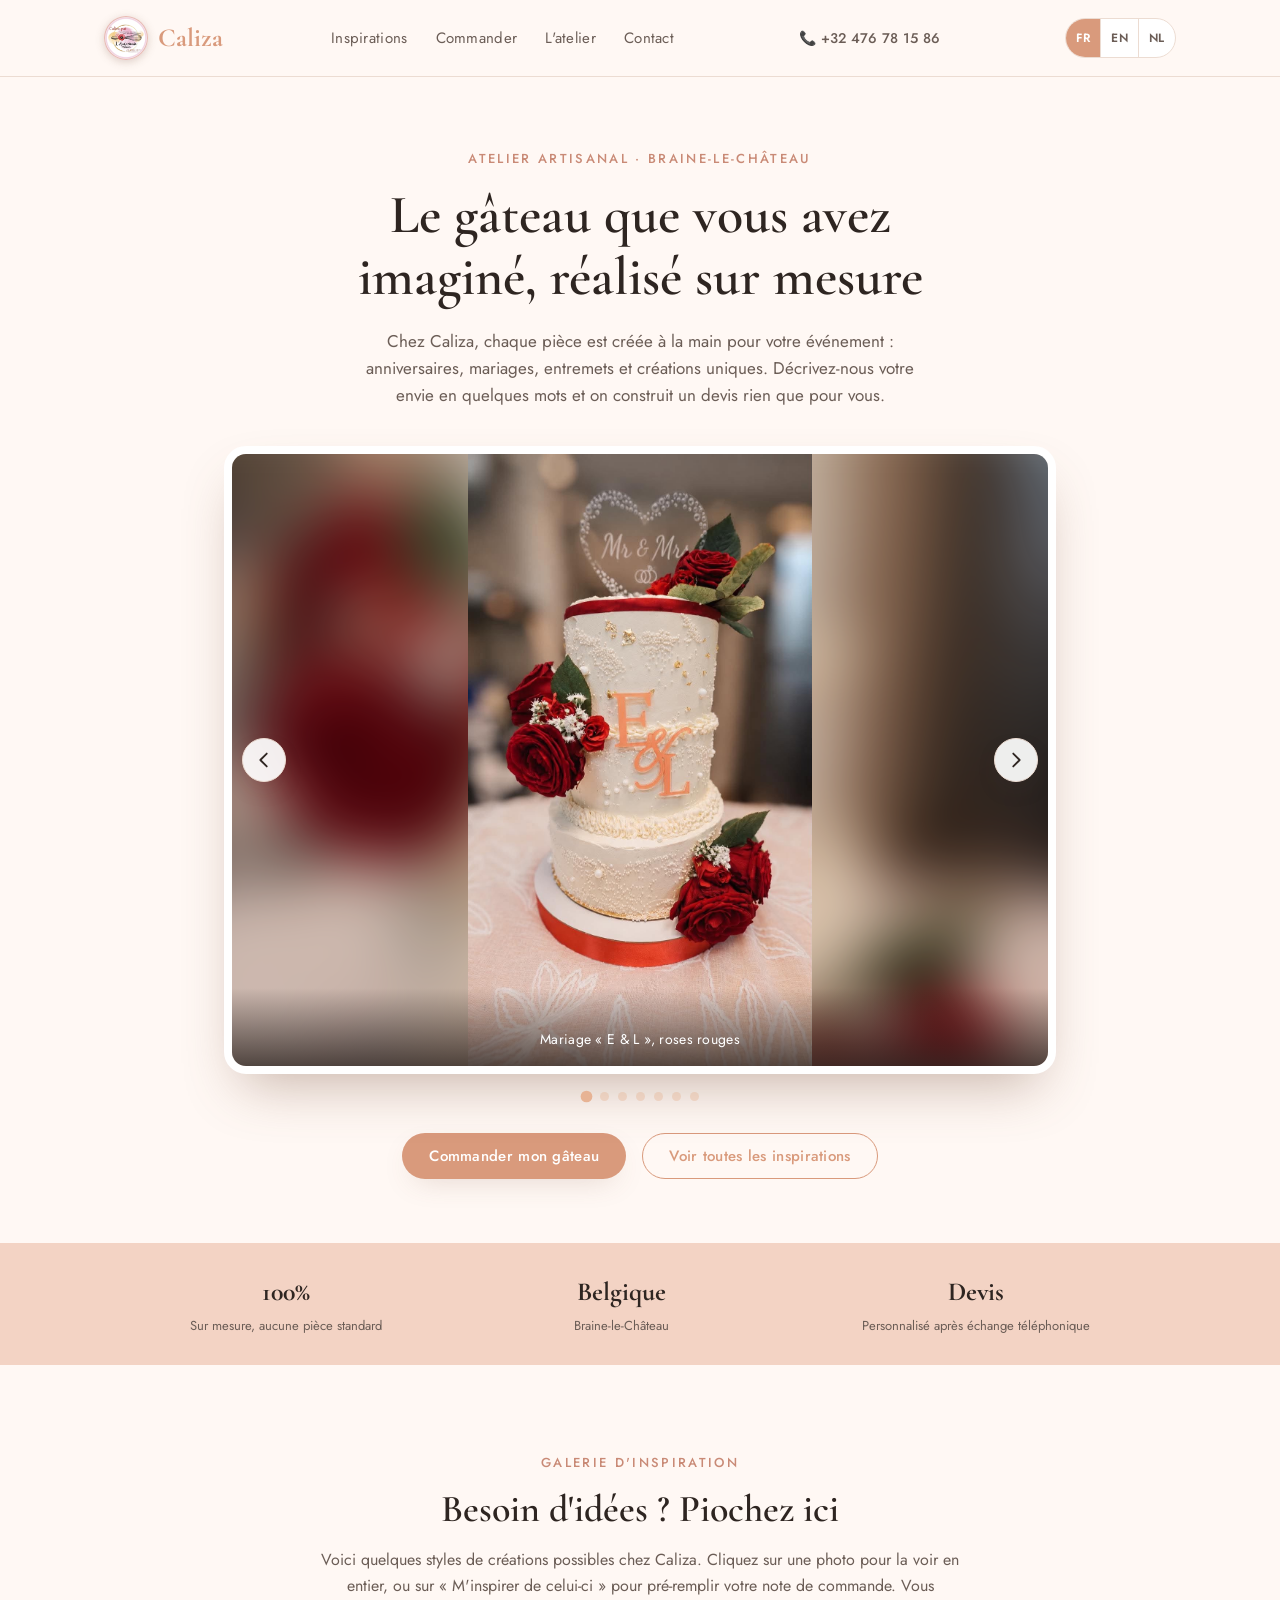
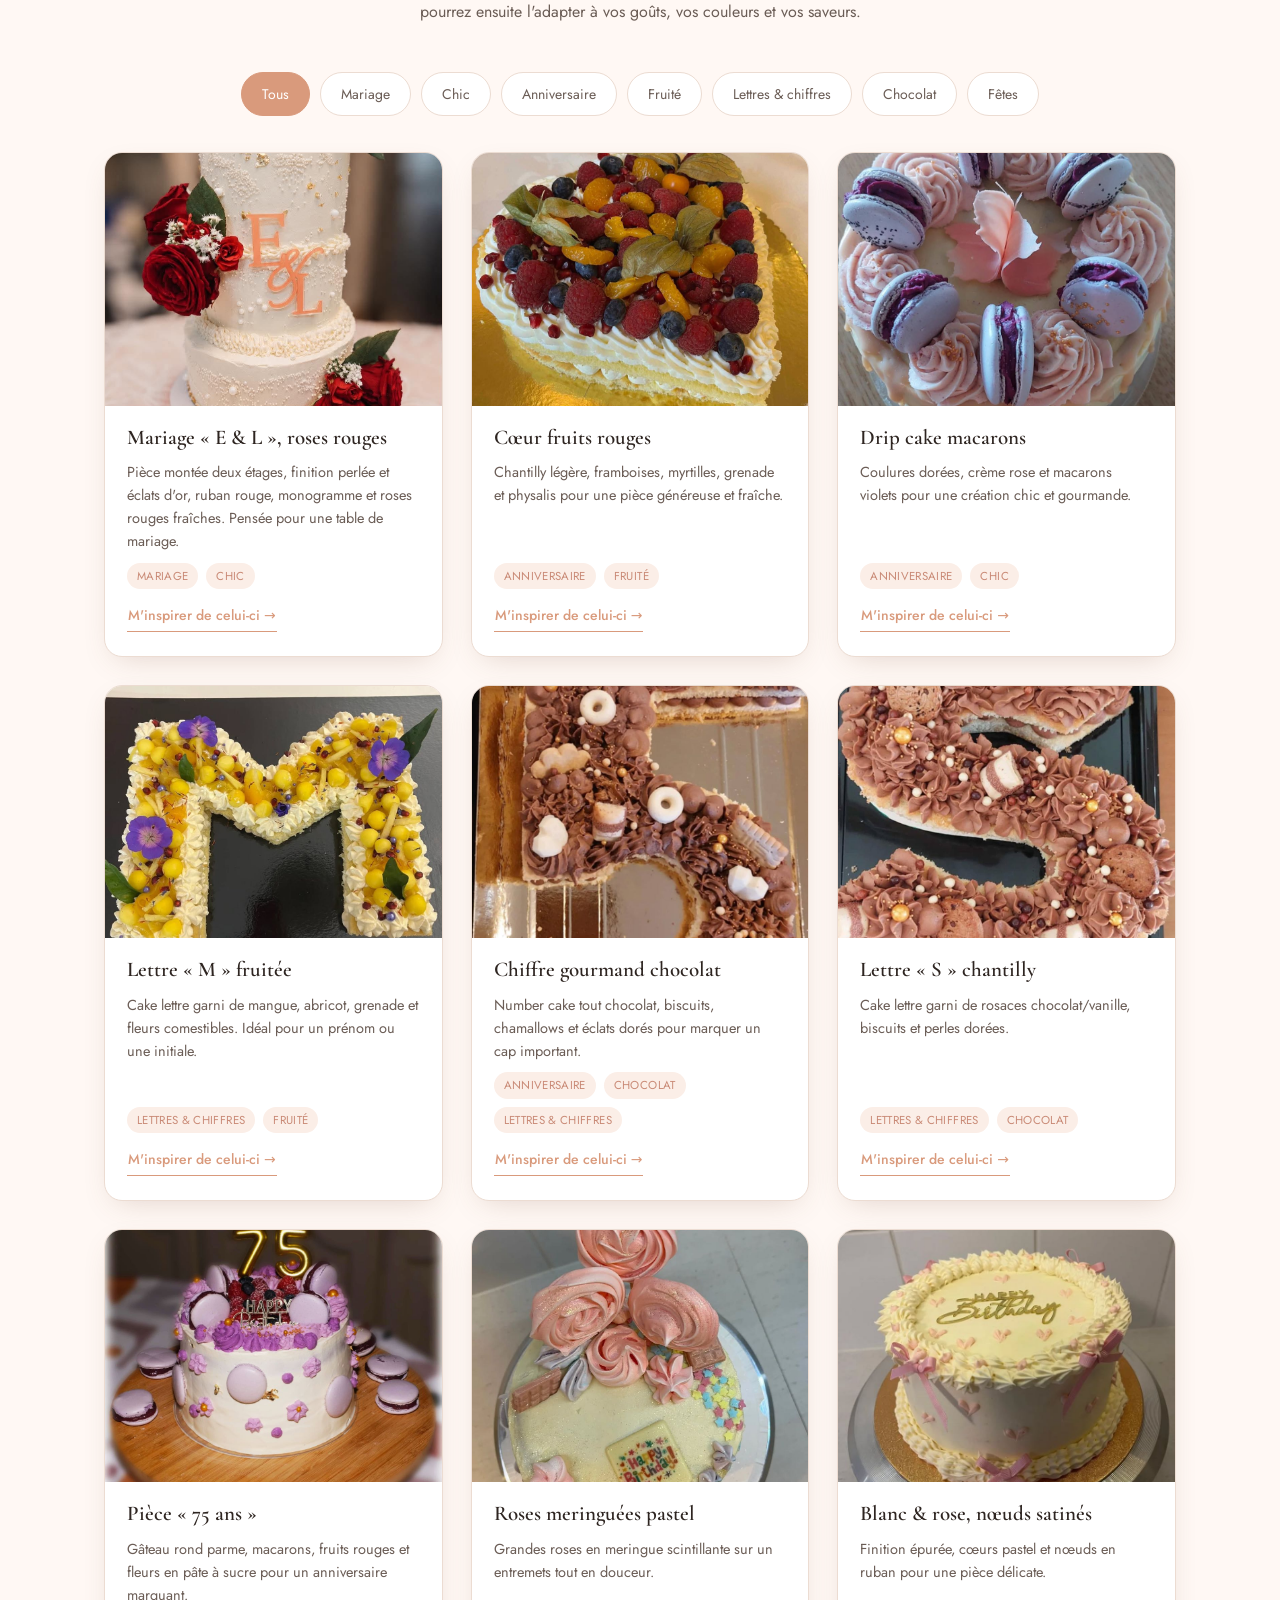
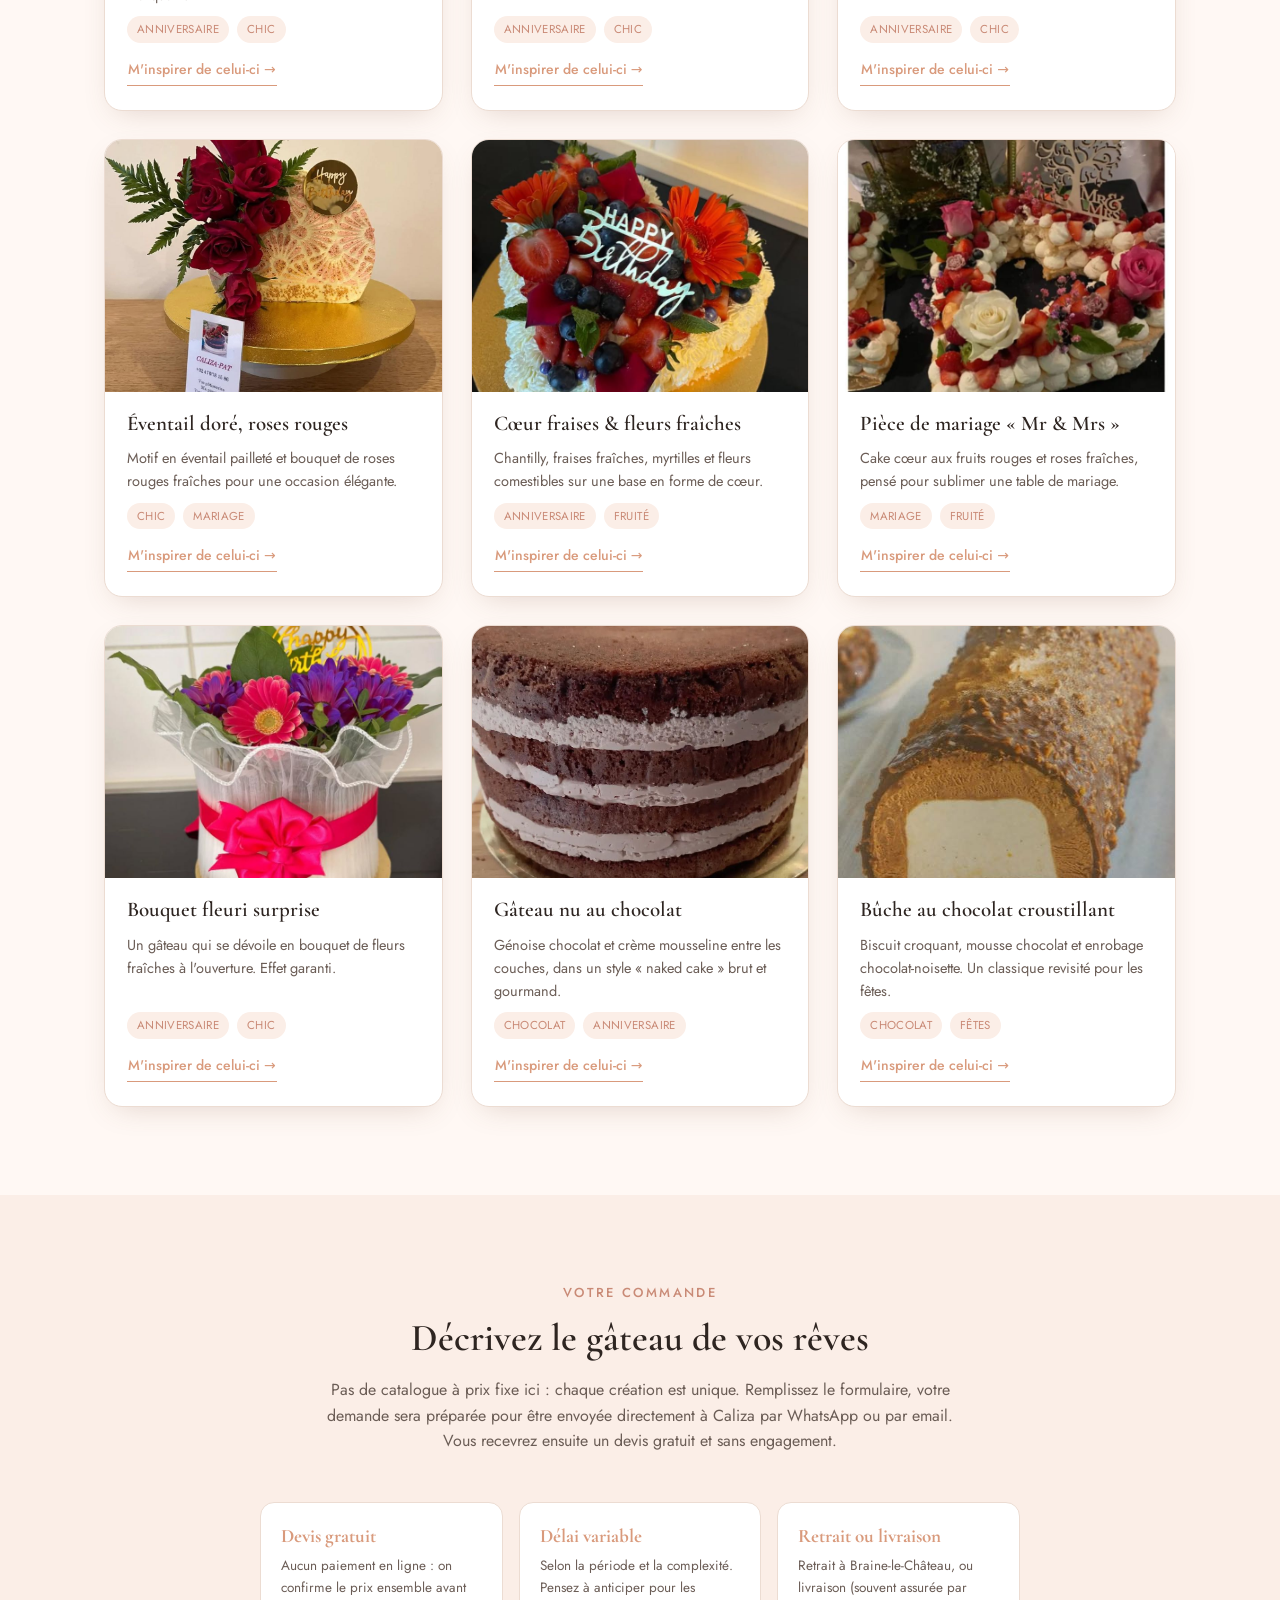
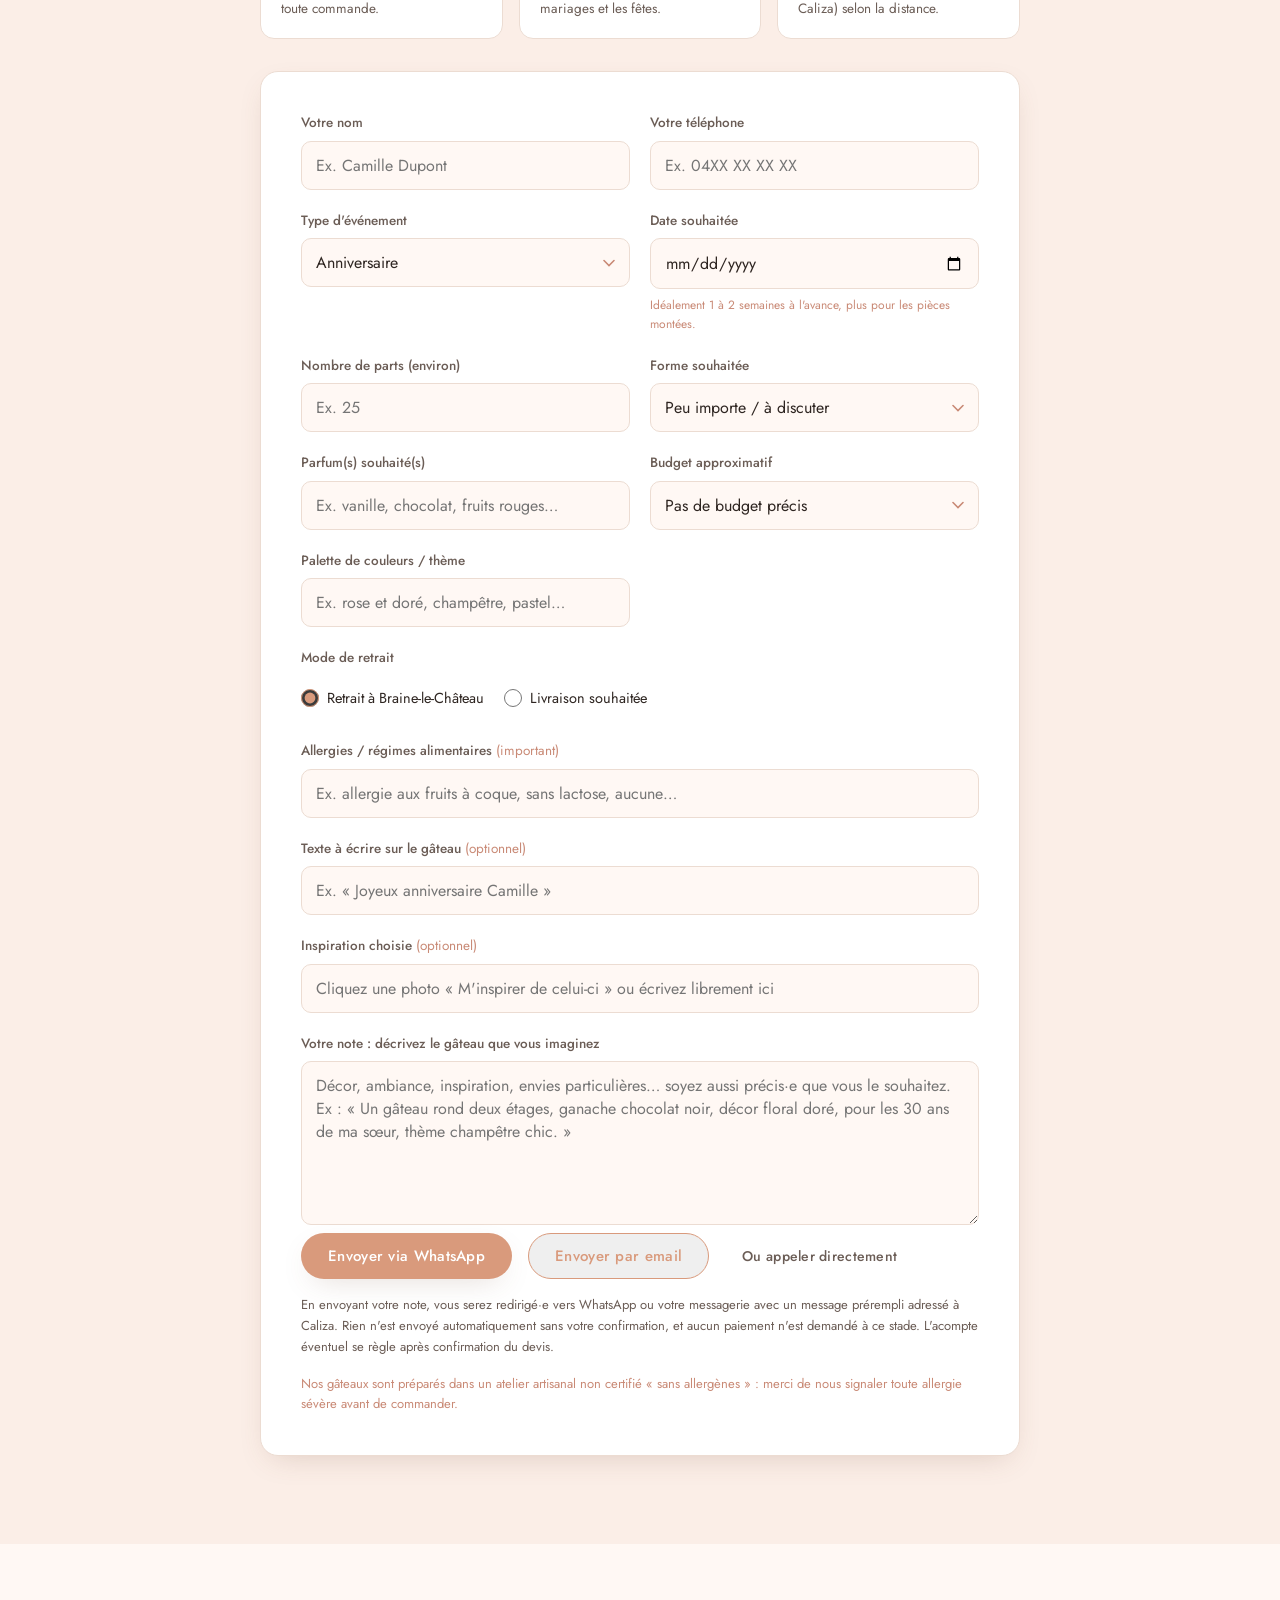
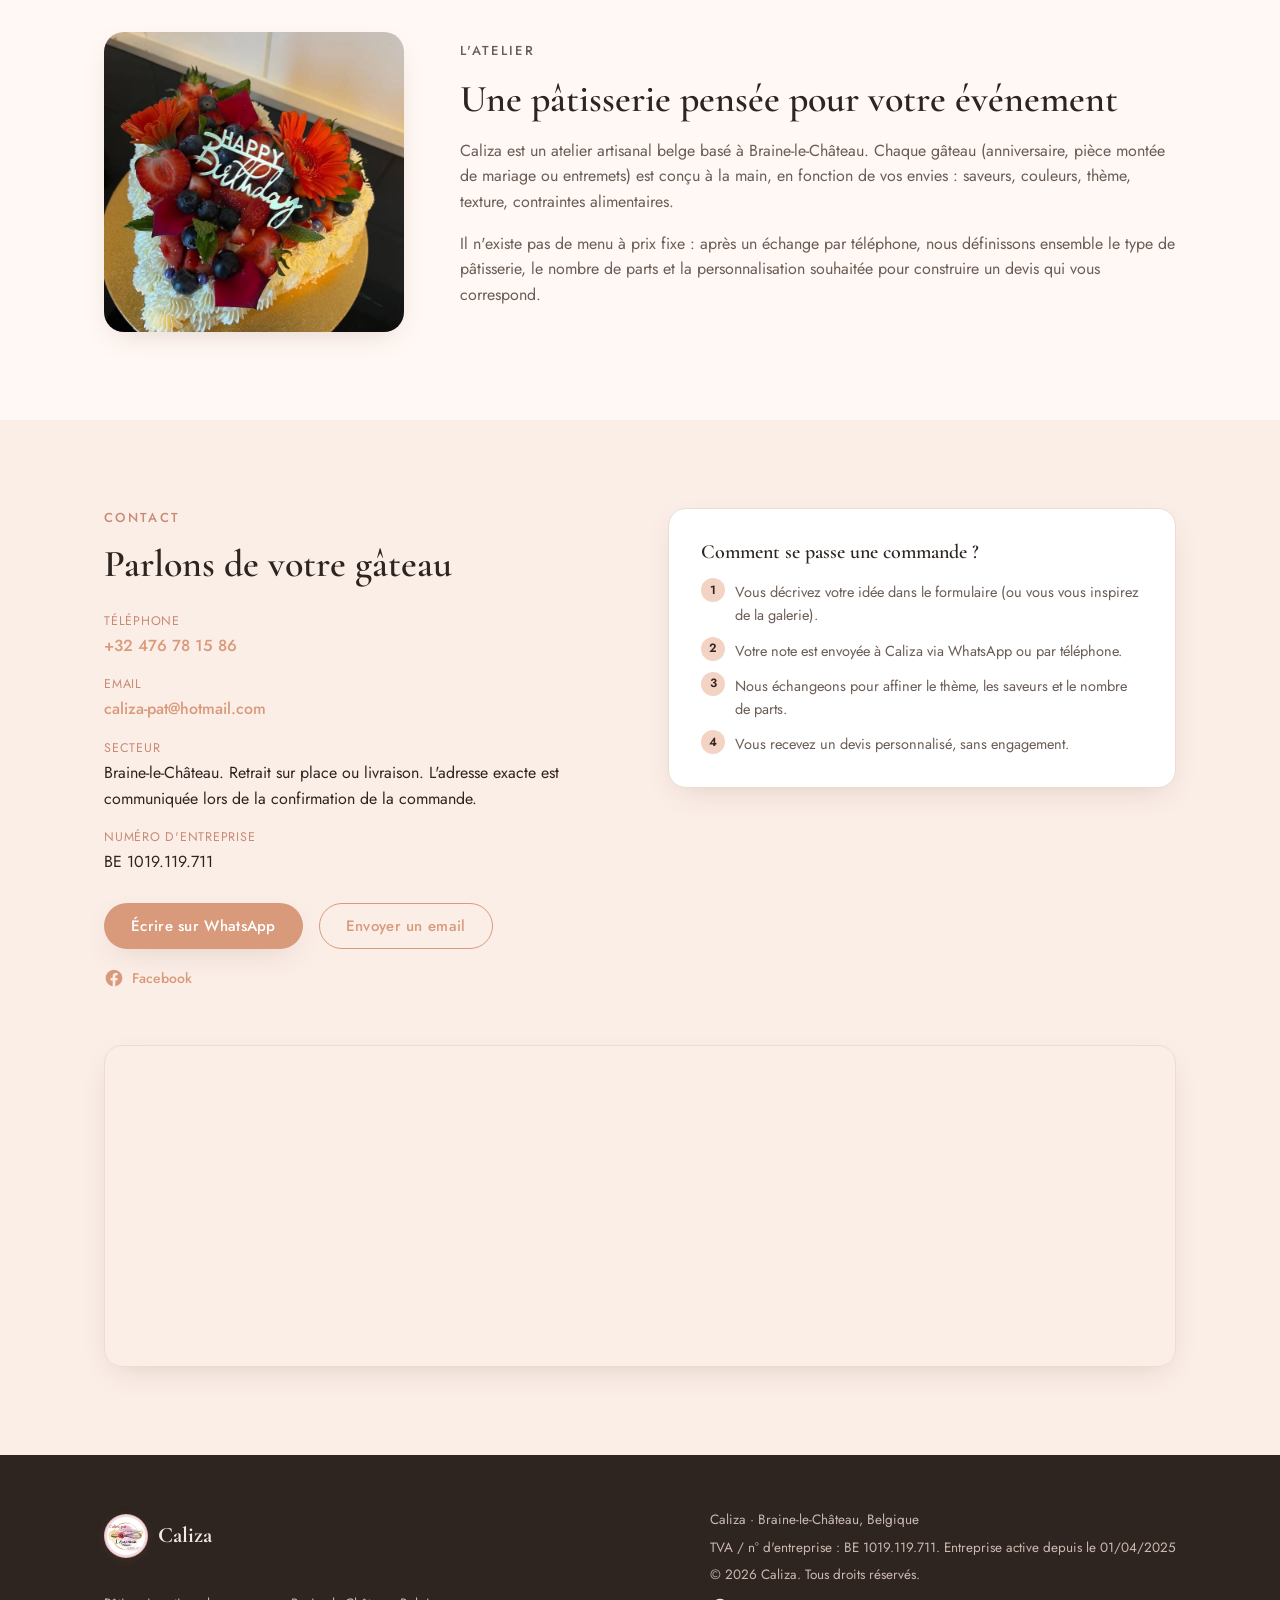
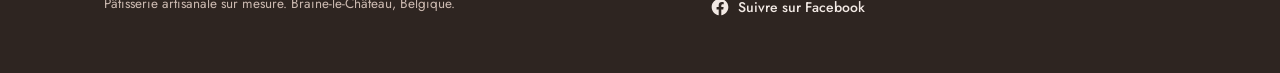
==== commit db08a085: "Contact : carte de zone rétablie, sans épingle sur l'adresse ; suppression des tirets - Carte Google" ====
--- a/index.html
+++ b/index.html
@@ -39,7 +39,7 @@
   "telephone": "+32476781586",
   "email": "caliza-pat@hotmail.com",
   "priceRange": "€€",
-  "areaServed": "Braine-le-Château et environs",
+  "areaServed": "Braine-le-Château",
   "address": {
     "@type": "PostalAddress",
     "addressLocality": "Braine-le-Château",
@@ -117,7 +117,7 @@
   <section class="strip">
     <div class="wrap strip-inner">
       <div class="strip-item"><strong data-i18n="strip.1num">100%</strong><span data-i18n="strip.1txt">Sur mesure, aucune pièce standard</span></div>
-      <div class="strip-item"><strong data-i18n="strip.2num">Belgique</strong><span data-i18n="strip.2txt">Braine-le-Château et environs</span></div>
+      <div class="strip-item"><strong data-i18n="strip.2num">Belgique</strong><span data-i18n="strip.2txt">Braine-le-Château</span></div>
       <div class="strip-item"><strong data-i18n="strip.3num">Devis</strong><span data-i18n="strip.3txt">Personnalisé après échange téléphonique</span></div>
     </div>
   </section>
@@ -219,9 +219,9 @@
             <select id="budget" name="budget">
               <option value="" data-i18n="opt.budget.none">Pas de budget précis</option>
               <option value="Moins de 30€" data-i18n="opt.budget.u30">Moins de 30€</option>
-              <option value="30€ - 60€" data-i18n="opt.budget.b1">30€ - 60€</option>
-              <option value="60€ - 100€" data-i18n="opt.budget.b2">60€ - 100€</option>
-              <option value="100€ - 200€" data-i18n="opt.budget.b3">100€ - 200€</option>
+              <option value="30€ à 60€" data-i18n="opt.budget.b1">30€ à 60€</option>
+              <option value="60€ à 100€" data-i18n="opt.budget.b2">60€ à 100€</option>
+              <option value="100€ à 200€" data-i18n="opt.budget.b3">100€ à 200€</option>
               <option value="Plus de 200€" data-i18n="opt.budget.o200">Plus de 200€</option>
             </select>
           </div>
@@ -322,7 +322,7 @@
           </li>
           <li>
             <span class="contact-label" data-i18n="contact.labelSector">Secteur</span>
-            <span data-i18n="contact.sectorText">Braine-le-Château et environs — retrait sur place ou livraison. L'adresse exacte est communiquée lors de la confirmation de la commande.</span>
+            <span data-i18n="contact.sectorText">Braine-le-Château. Retrait sur place ou livraison. L'adresse exacte est communiquée lors de la confirmation de la commande.</span>
           </li>
           <li>
             <span class="contact-label" data-i18n="contact.labelVat">Numéro d'entreprise</span>
@@ -348,6 +348,15 @@
           <li data-i18n="cc.step3">Nous échangeons pour affiner le thème, les saveurs et le nombre de parts.</li>
           <li data-i18n="cc.step4">Vous recevez un devis personnalisé, sans engagement.</li>
         </ol>
+      </div>
+      <div class="map-embed">
+        <iframe
+          src="https://www.google.com/maps?q=Braine-le-Ch%C3%A2teau,%20Belgique&z=13&output=embed"
+          title="Localisation approximative à Braine-le-Château"
+          data-i18n-title="a11y.mapTitle"
+          loading="lazy"
+          referrerpolicy="no-referrer-when-downgrade">
+        </iframe>
       </div>
     </div>
   </section>
--- a/style.css
+++ b/style.css
@@ -324,6 +324,11 @@
 
 /* Contact */
 .contact-grid{display:grid;grid-template-columns:1fr 1fr;gap:56px;align-items:start}
+.map-embed{
+  grid-column:1/-1;border-radius:var(--radius);overflow:hidden;
+  box-shadow:var(--shadow);border:1px solid var(--line);
+}
+.map-embed iframe{width:100%;height:320px;border:0;display:block}
 .contact-list{margin:24px 0 28px;display:flex;flex-direction:column;gap:16px}
 .contact-list li{display:flex;flex-direction:column;gap:2px}
 .contact-label{font-size:12.5px;text-transform:uppercase;letter-spacing:.06em;color:var(--gold)}
@@ -424,6 +429,7 @@
   .header-inner{height:64px}
   .nav{top:64px;max-height:calc(100vh - 64px)}
   .order-info{grid-template-columns:1fr}
+  .map-embed iframe{height:260px}
   .lightbox{padding:14px}
   .lightbox-figure{max-width:calc(100% - 92px)}
   .lightbox-figure img{max-height:76vh}
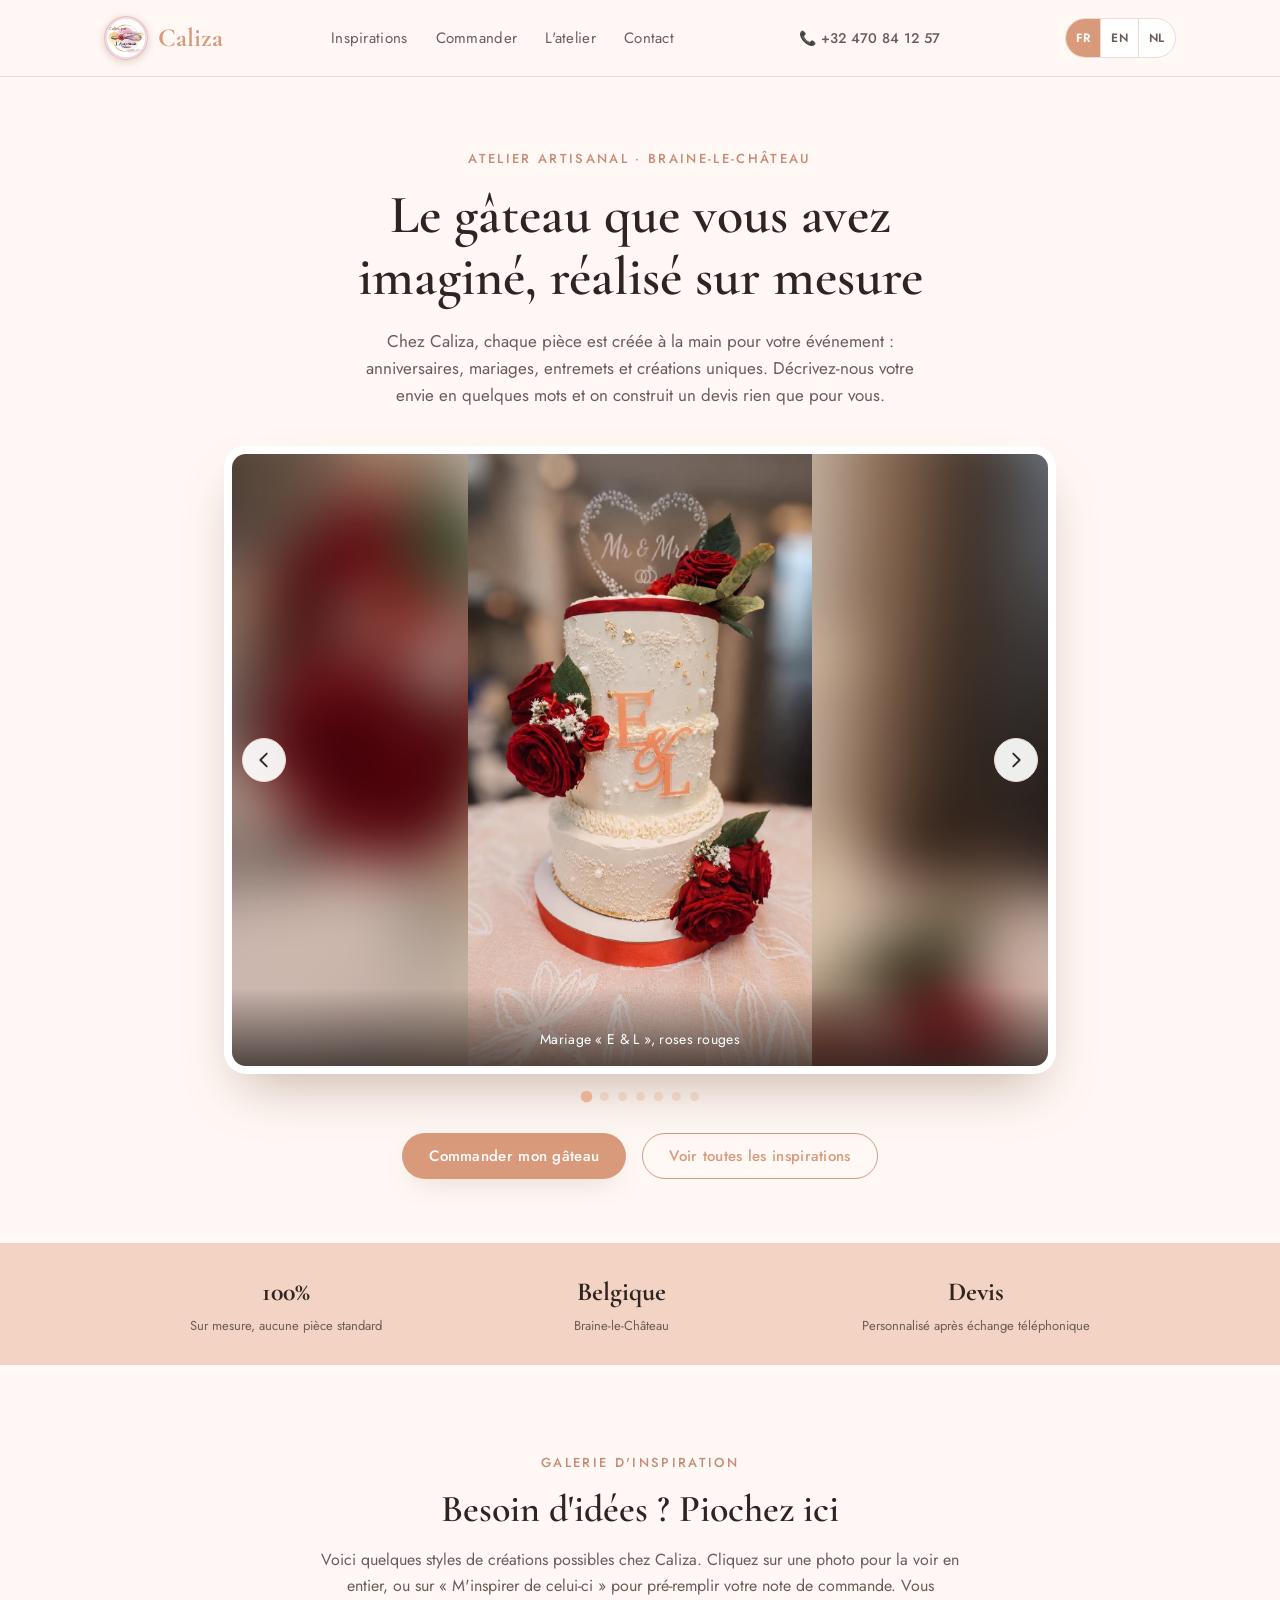
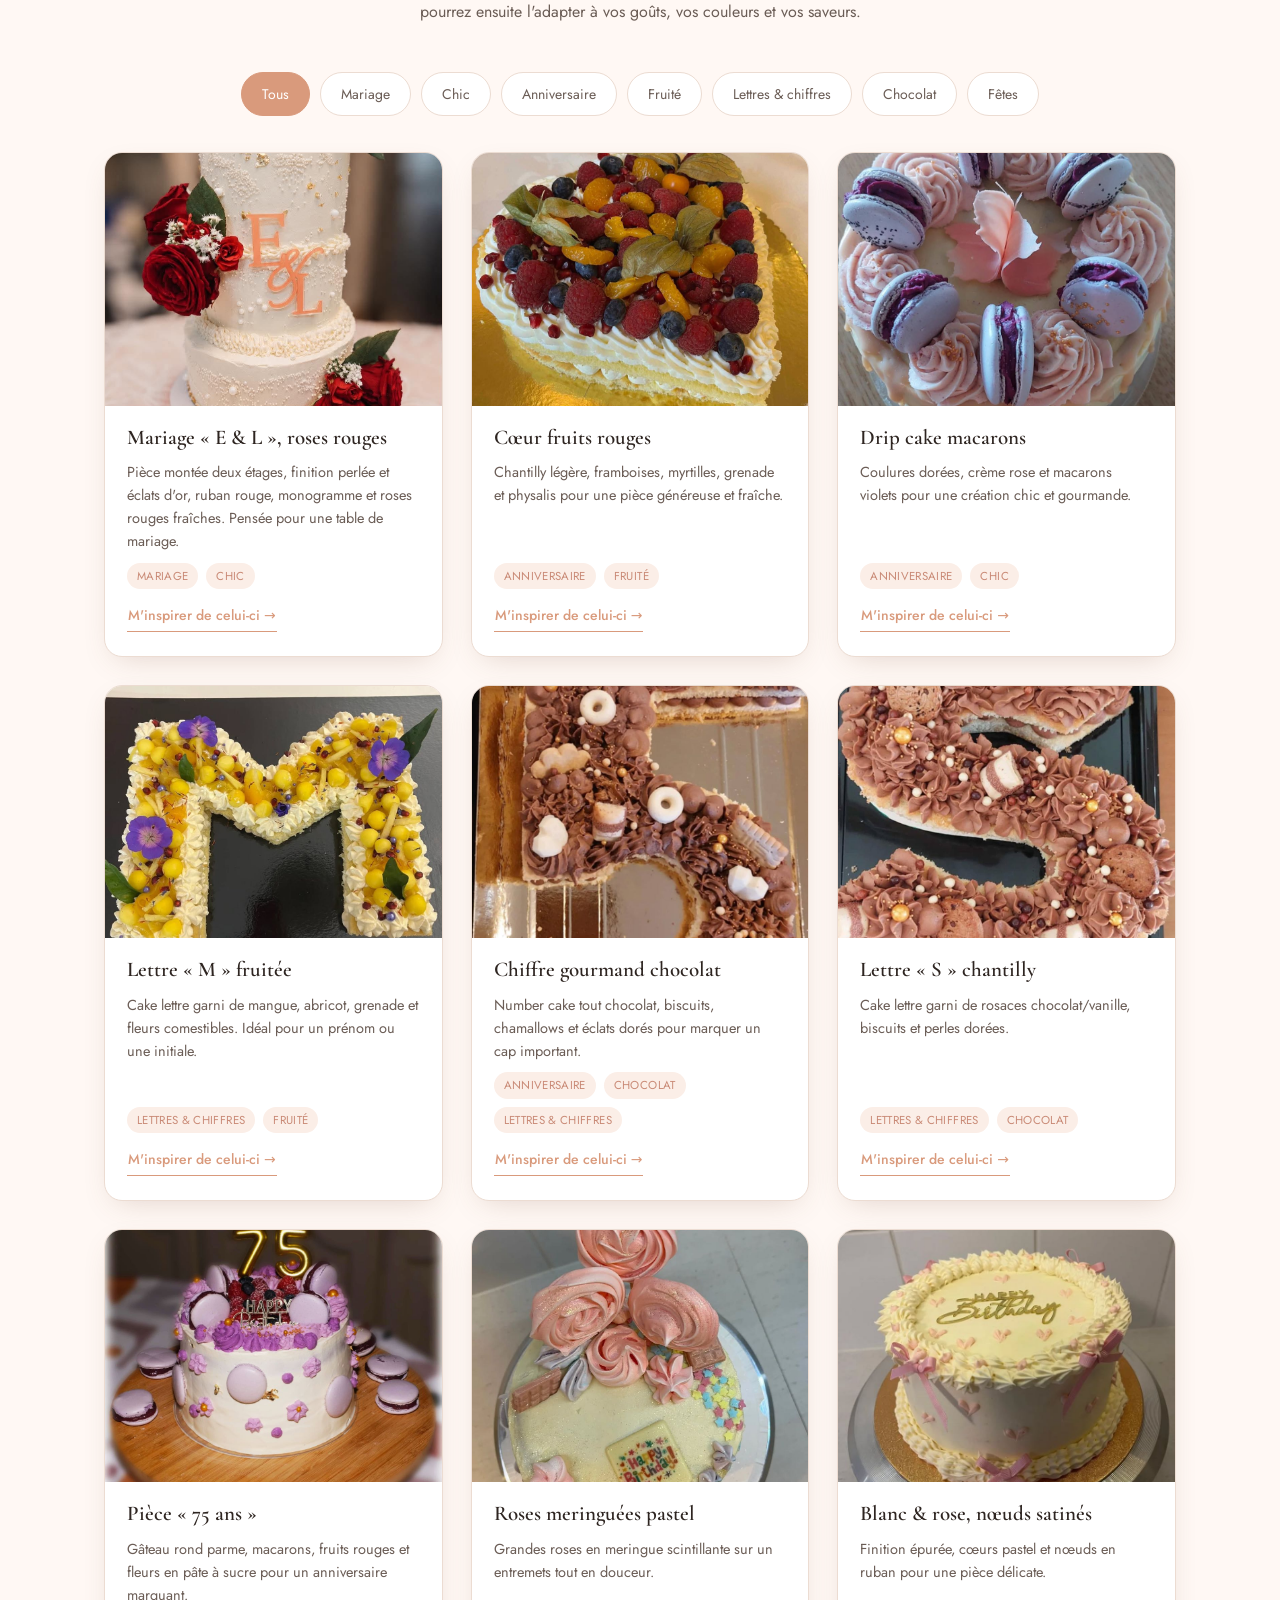
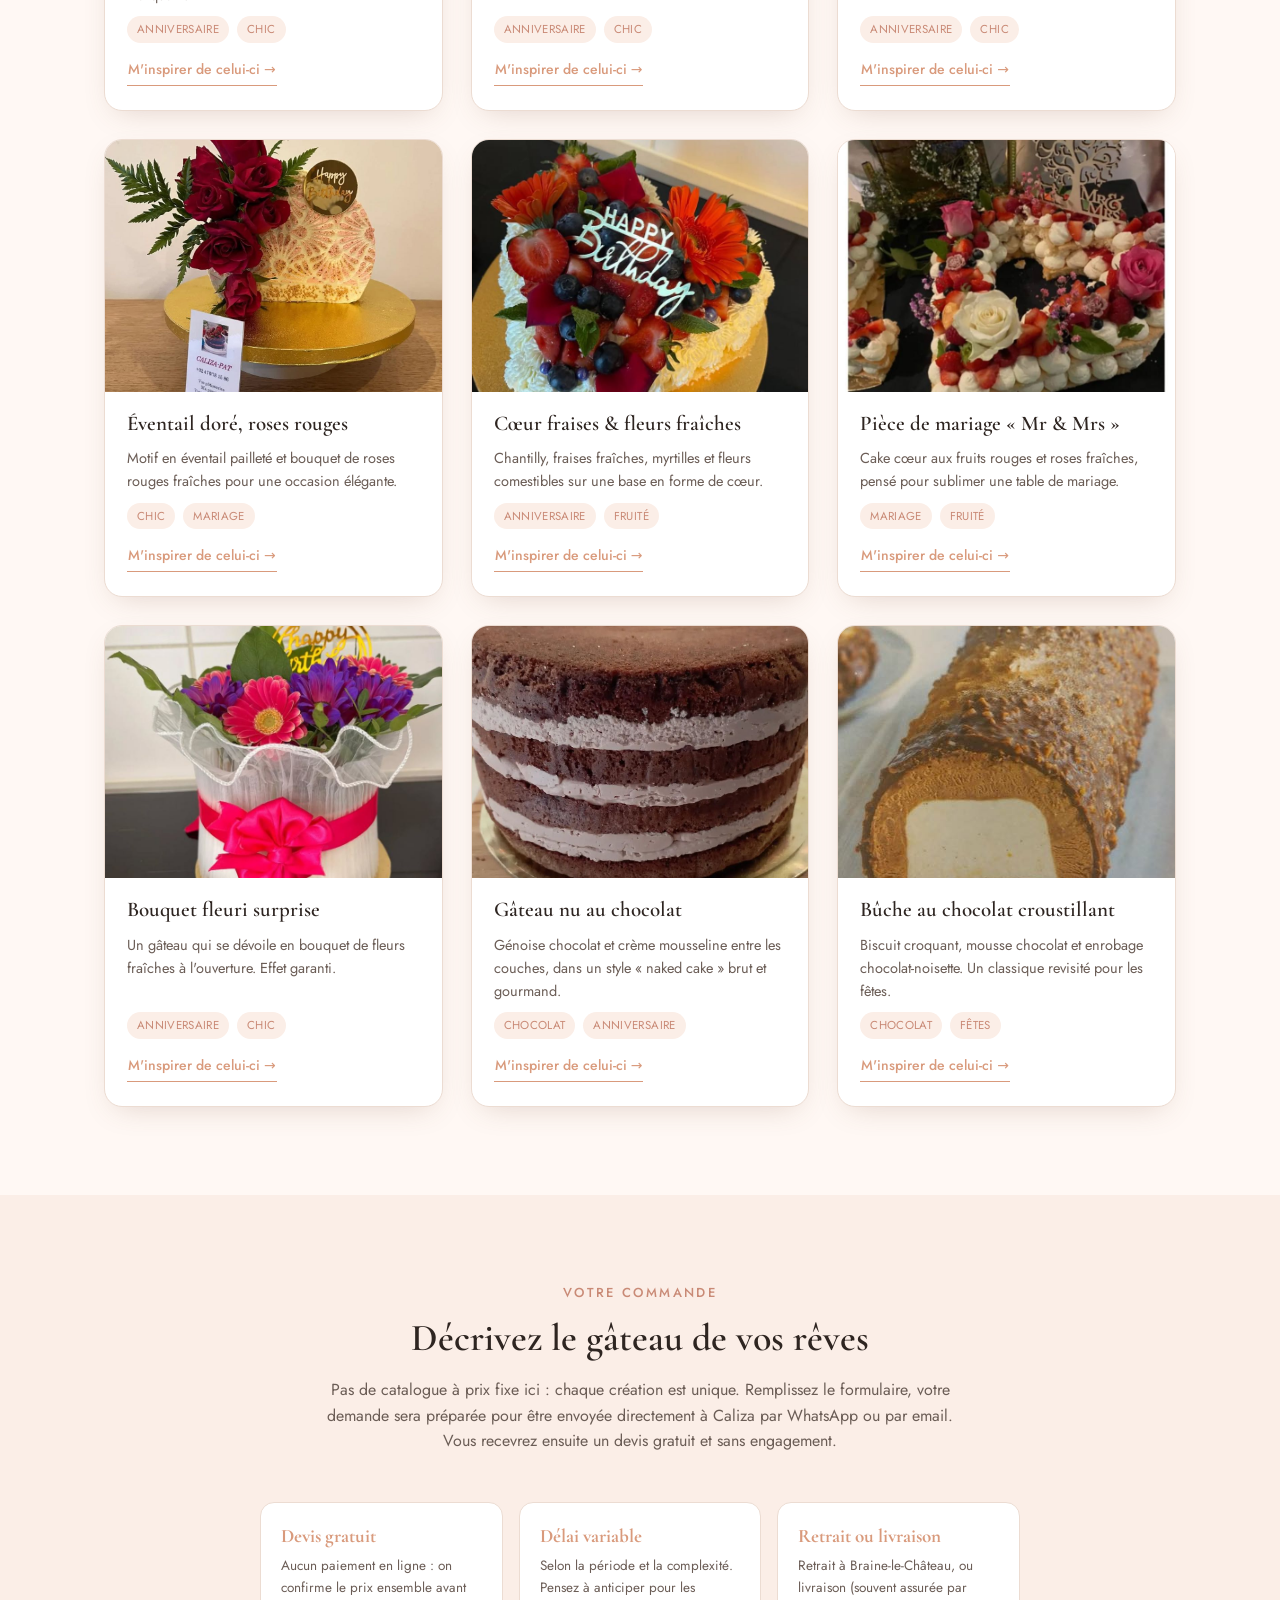
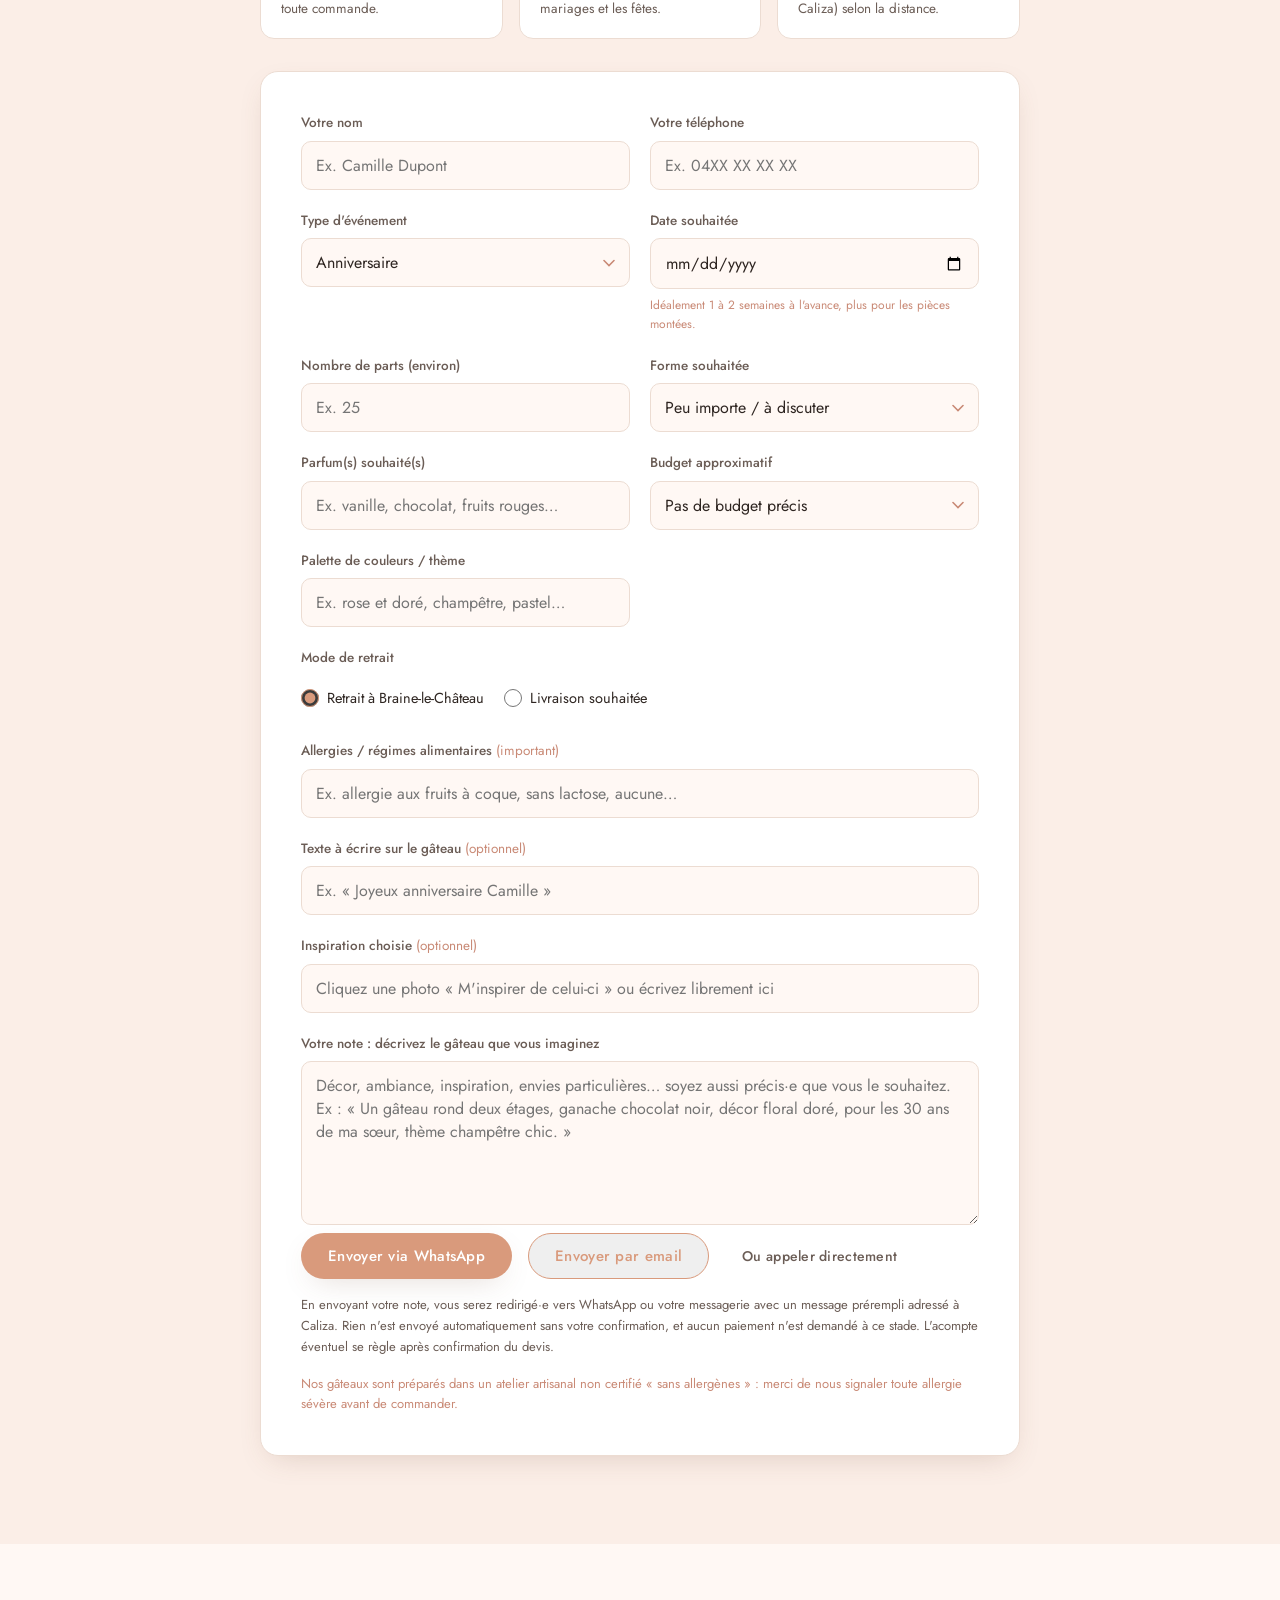
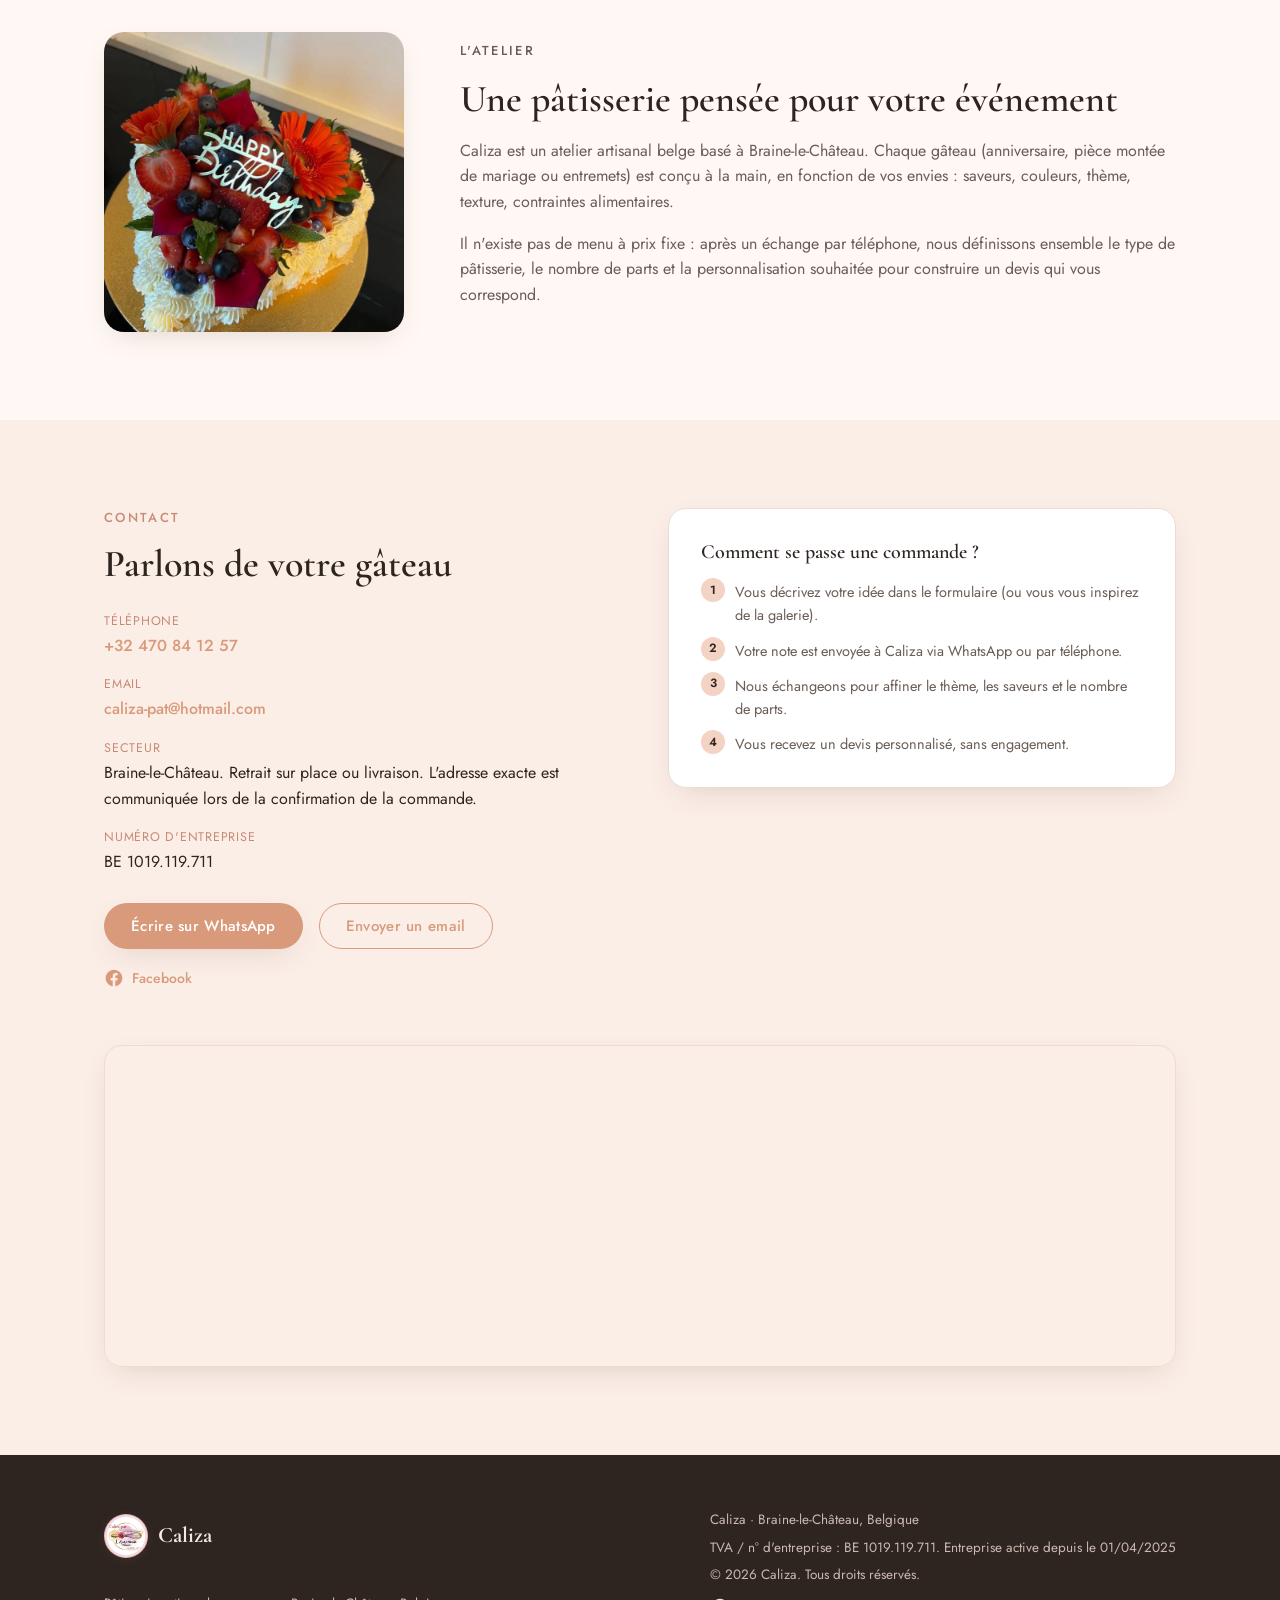
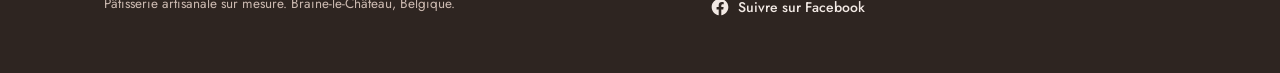
==== commit 77a64577: "Numéro de téléphone : 0470 84 12 57 (numéro pro) Remplace l'ancien numéro partout : lien tel:, bouto" ====
--- a/index.html
+++ b/index.html
@@ -36,7 +36,7 @@
   "name": "Caliza",
   "alternateName": "Caliza-pat, L'Audacieuse Pâtisserie",
   "image": "https://www.caliza-pat.be/assets/gateaux/mariage-e-l-roses.jpg",
-  "telephone": "+32476781586",
+  "telephone": "+32470841257",
   "email": "caliza-pat@hotmail.com",
   "priceRange": "€€",
   "areaServed": "Braine-le-Château",
@@ -68,7 +68,7 @@
       <a href="#apropos" data-i18n="nav.atelier">L'atelier</a>
       <a href="#contact" data-i18n="nav.contact">Contact</a>
     </nav>
-    <a href="tel:+32476781586" class="btn btn-ghost header-cta">📞 +32 476 78 15 86</a>
+    <a href="tel:+32470841257" class="btn btn-ghost header-cta">📞 +32 470 84 12 57</a>
     <div class="lang-switch" id="langSwitch" role="group" data-i18n-aria="a11y.langGroup" aria-label="Choix de la langue">
       <button type="button" class="lang-btn" data-lang="fr" lang="fr">FR</button>
       <button type="button" class="lang-btn" data-lang="en" lang="en">EN</button>
@@ -269,7 +269,7 @@
         <div class="form-actions">
           <button type="submit" class="btn btn-primary" id="sendWhatsapp" data-channel="whatsapp" data-i18n="btn.whatsapp">Envoyer via WhatsApp</button>
           <button type="submit" class="btn btn-outline" id="sendEmail" data-channel="email" data-i18n="btn.email">Envoyer par email</button>
-          <a href="tel:+32476781586" class="btn btn-ghost" data-i18n="btn.call">Ou appeler directement</a>
+          <a href="tel:+32470841257" class="btn btn-ghost" data-i18n="btn.call">Ou appeler directement</a>
         </div>
         <p class="form-note" data-i18n="note.1">
           En envoyant votre note, vous serez redirigé·e vers WhatsApp ou votre messagerie avec un
@@ -314,7 +314,7 @@
         <ul class="contact-list">
           <li>
             <span class="contact-label" data-i18n="contact.labelPhone">Téléphone</span>
-            <a href="tel:+32476781586">+32 476 78 15 86</a>
+            <a href="tel:+32470841257">+32 470 84 12 57</a>
           </li>
           <li>
             <span class="contact-label" data-i18n="contact.labelEmail">Email</span>
@@ -330,7 +330,7 @@
           </li>
         </ul>
         <div class="hero-actions">
-          <a href="https://wa.me/32476781586" class="btn btn-primary" target="_blank" rel="noopener" data-i18n="contact.btnWa">Écrire sur WhatsApp</a>
+          <a href="https://wa.me/32470841257" class="btn btn-primary" target="_blank" rel="noopener" data-i18n="contact.btnWa">Écrire sur WhatsApp</a>
           <a href="mailto:caliza-pat@hotmail.com" class="btn btn-outline" data-i18n="contact.btnEmail">Envoyer un email</a>
         </div>
         <div class="social-links">
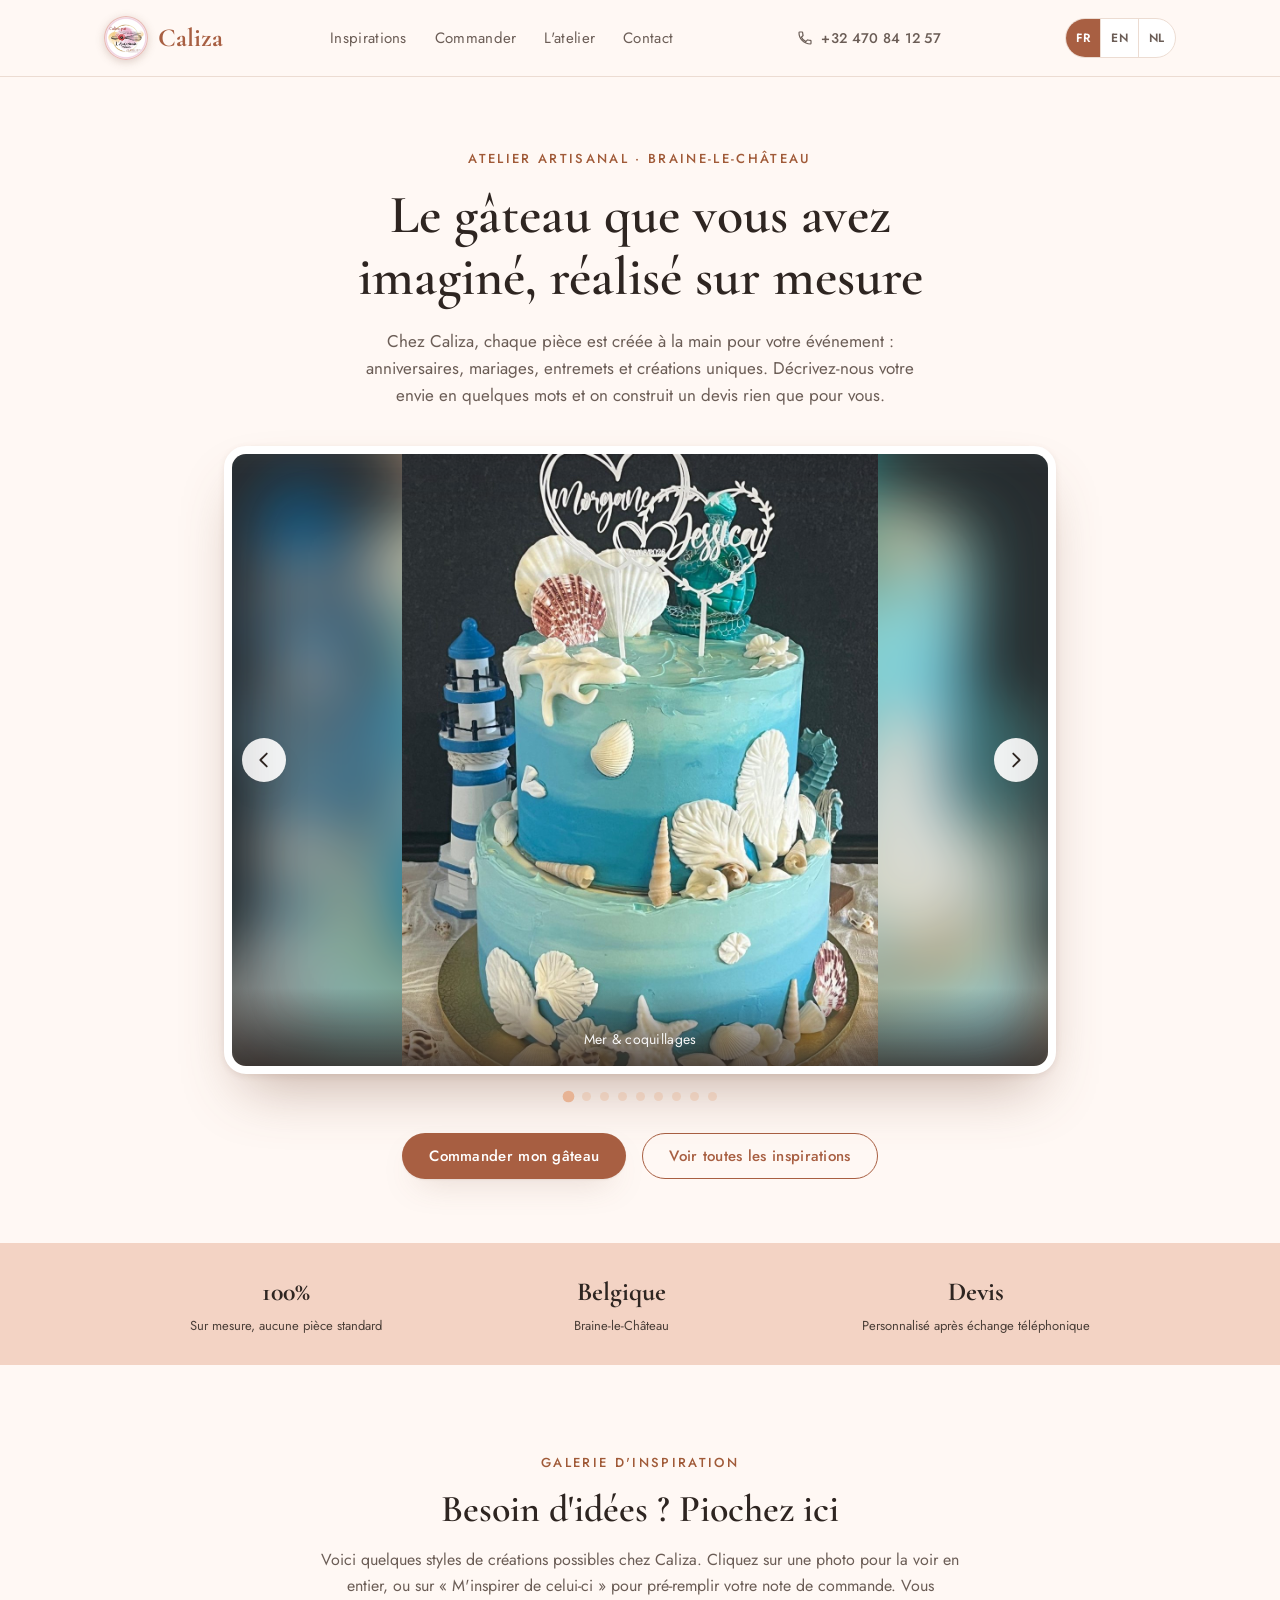
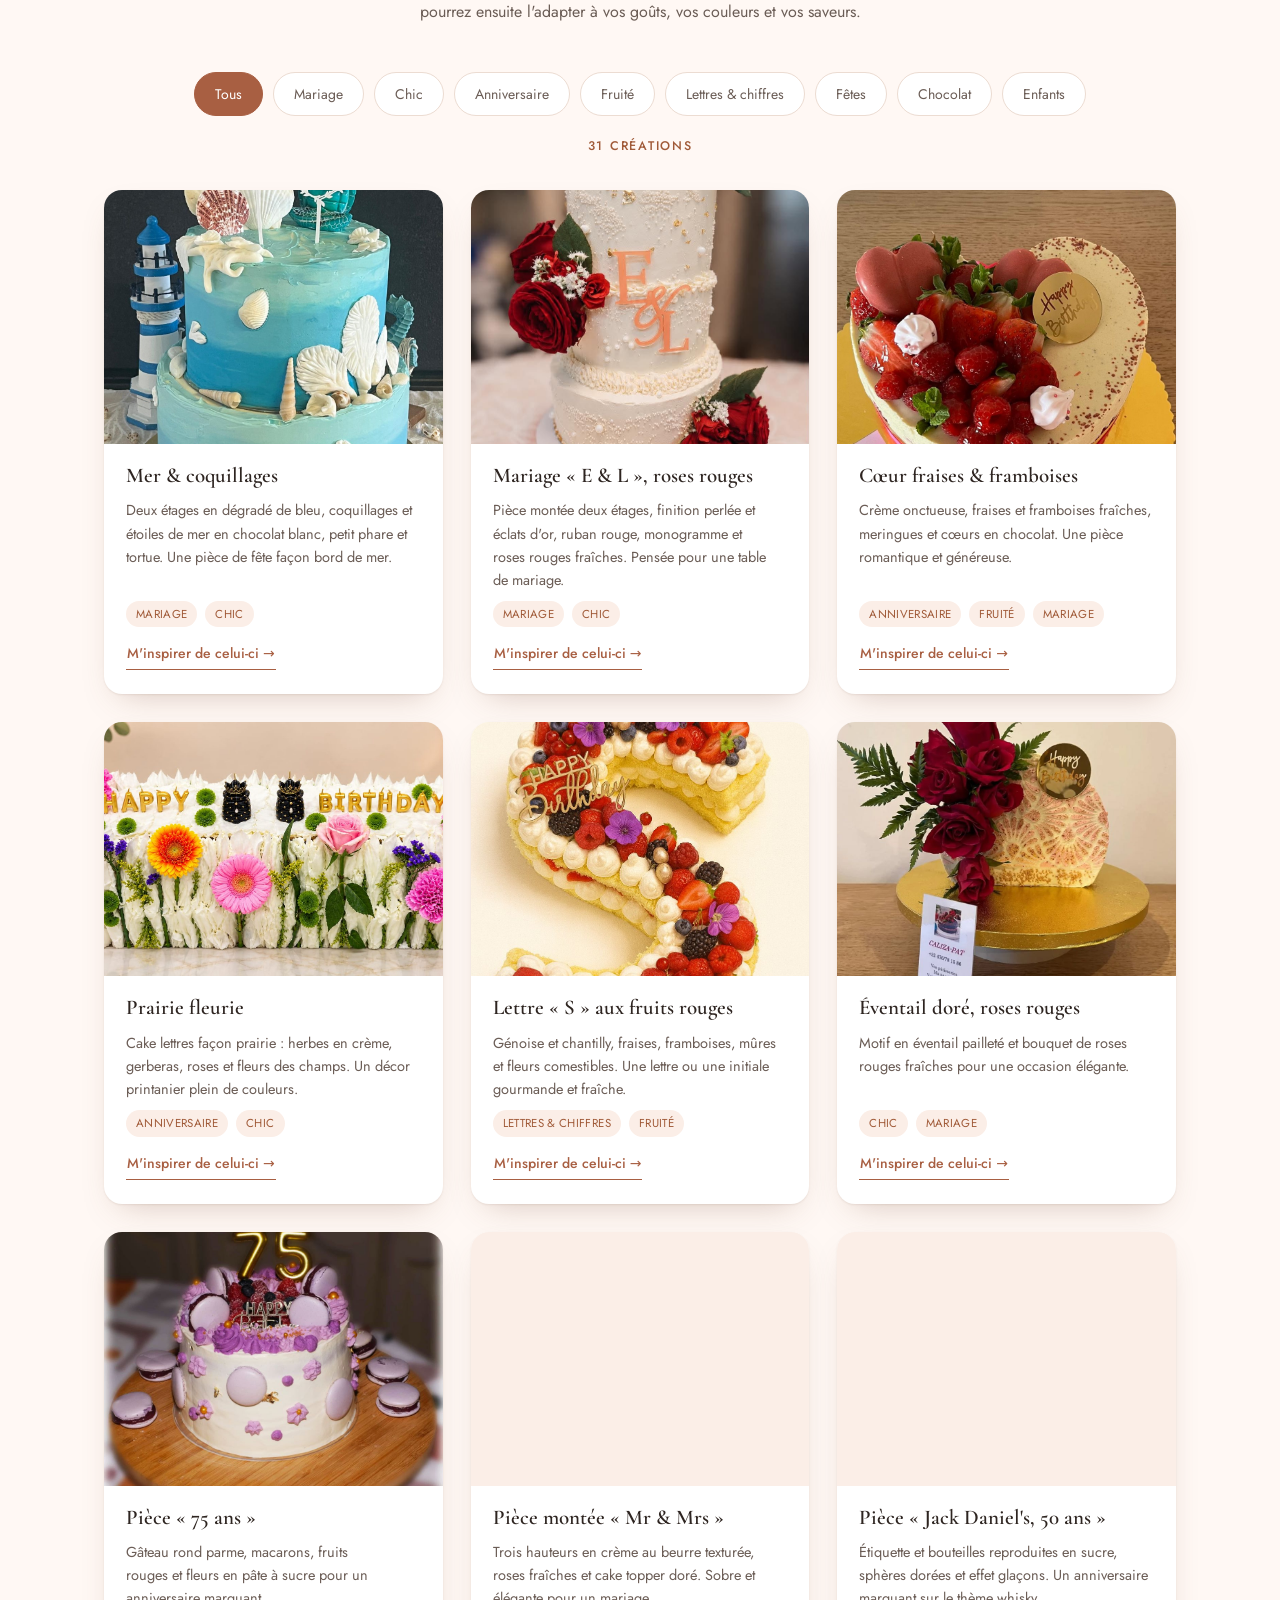
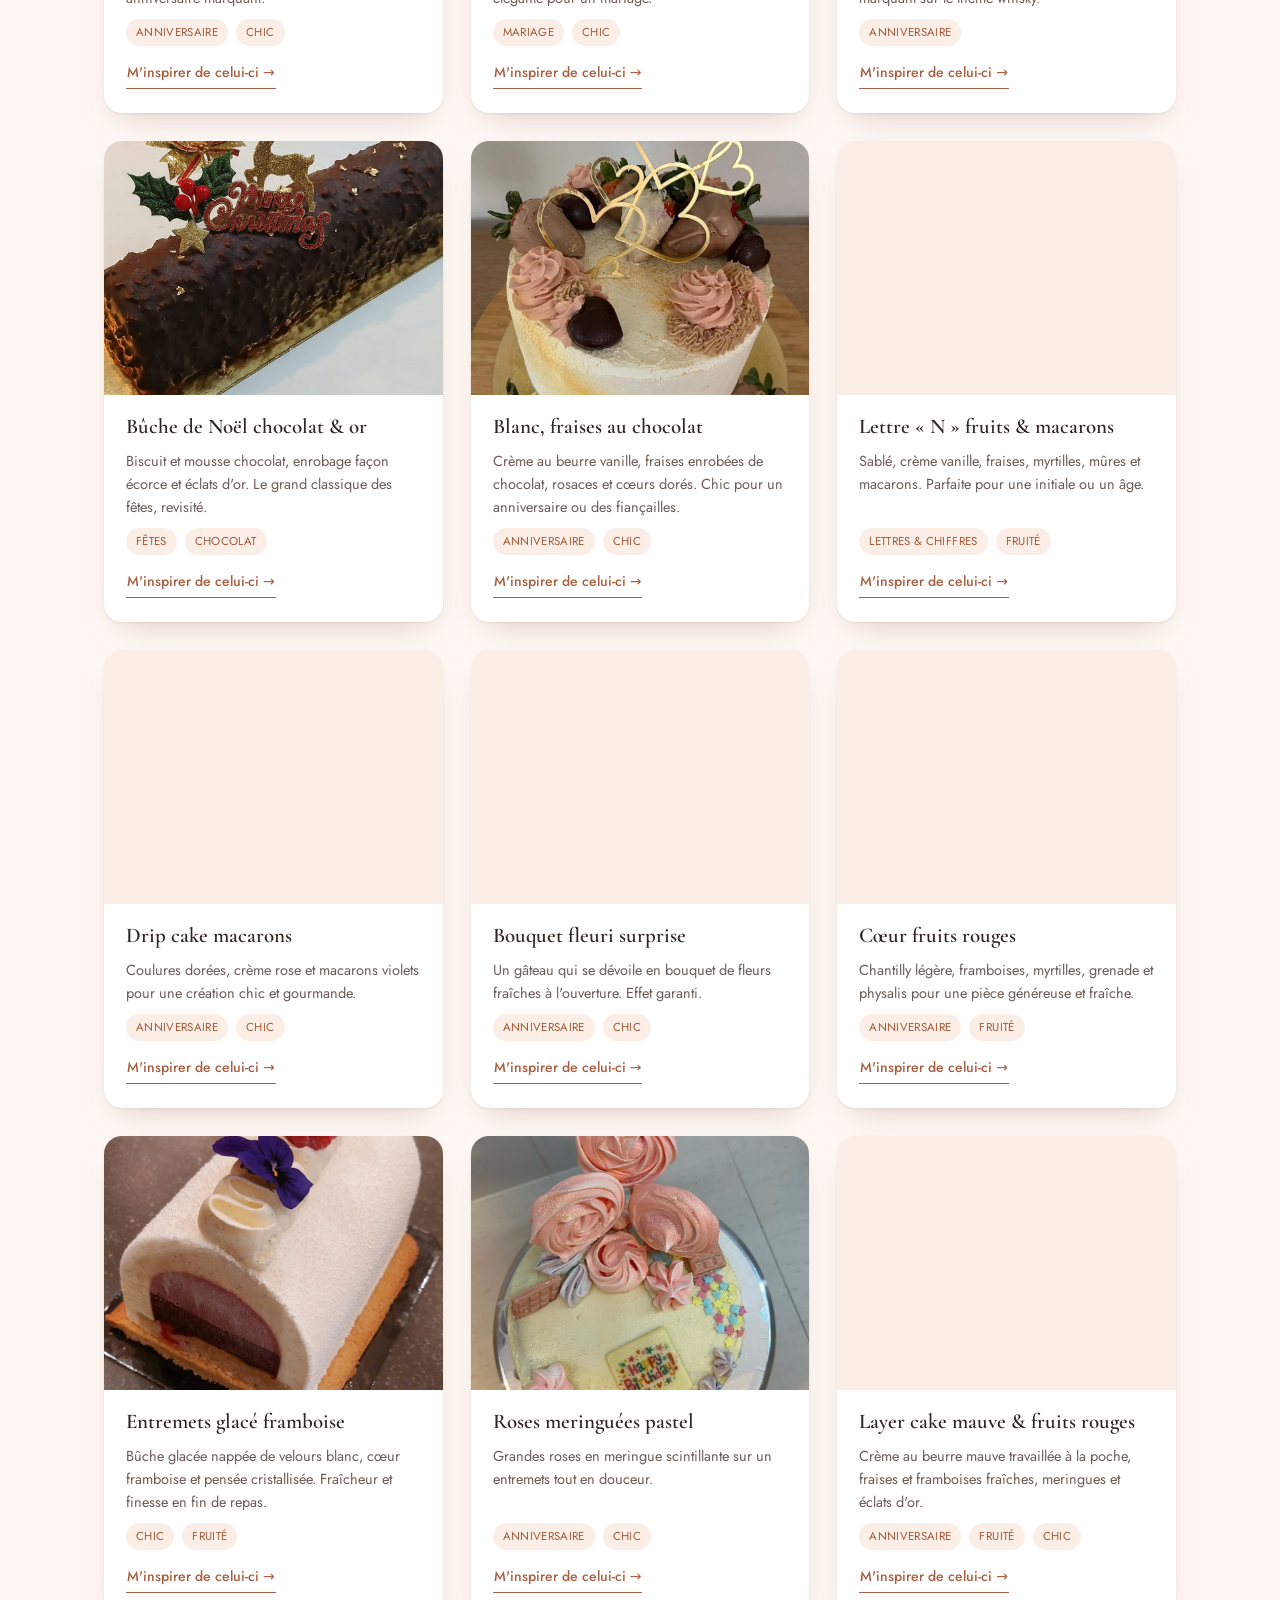
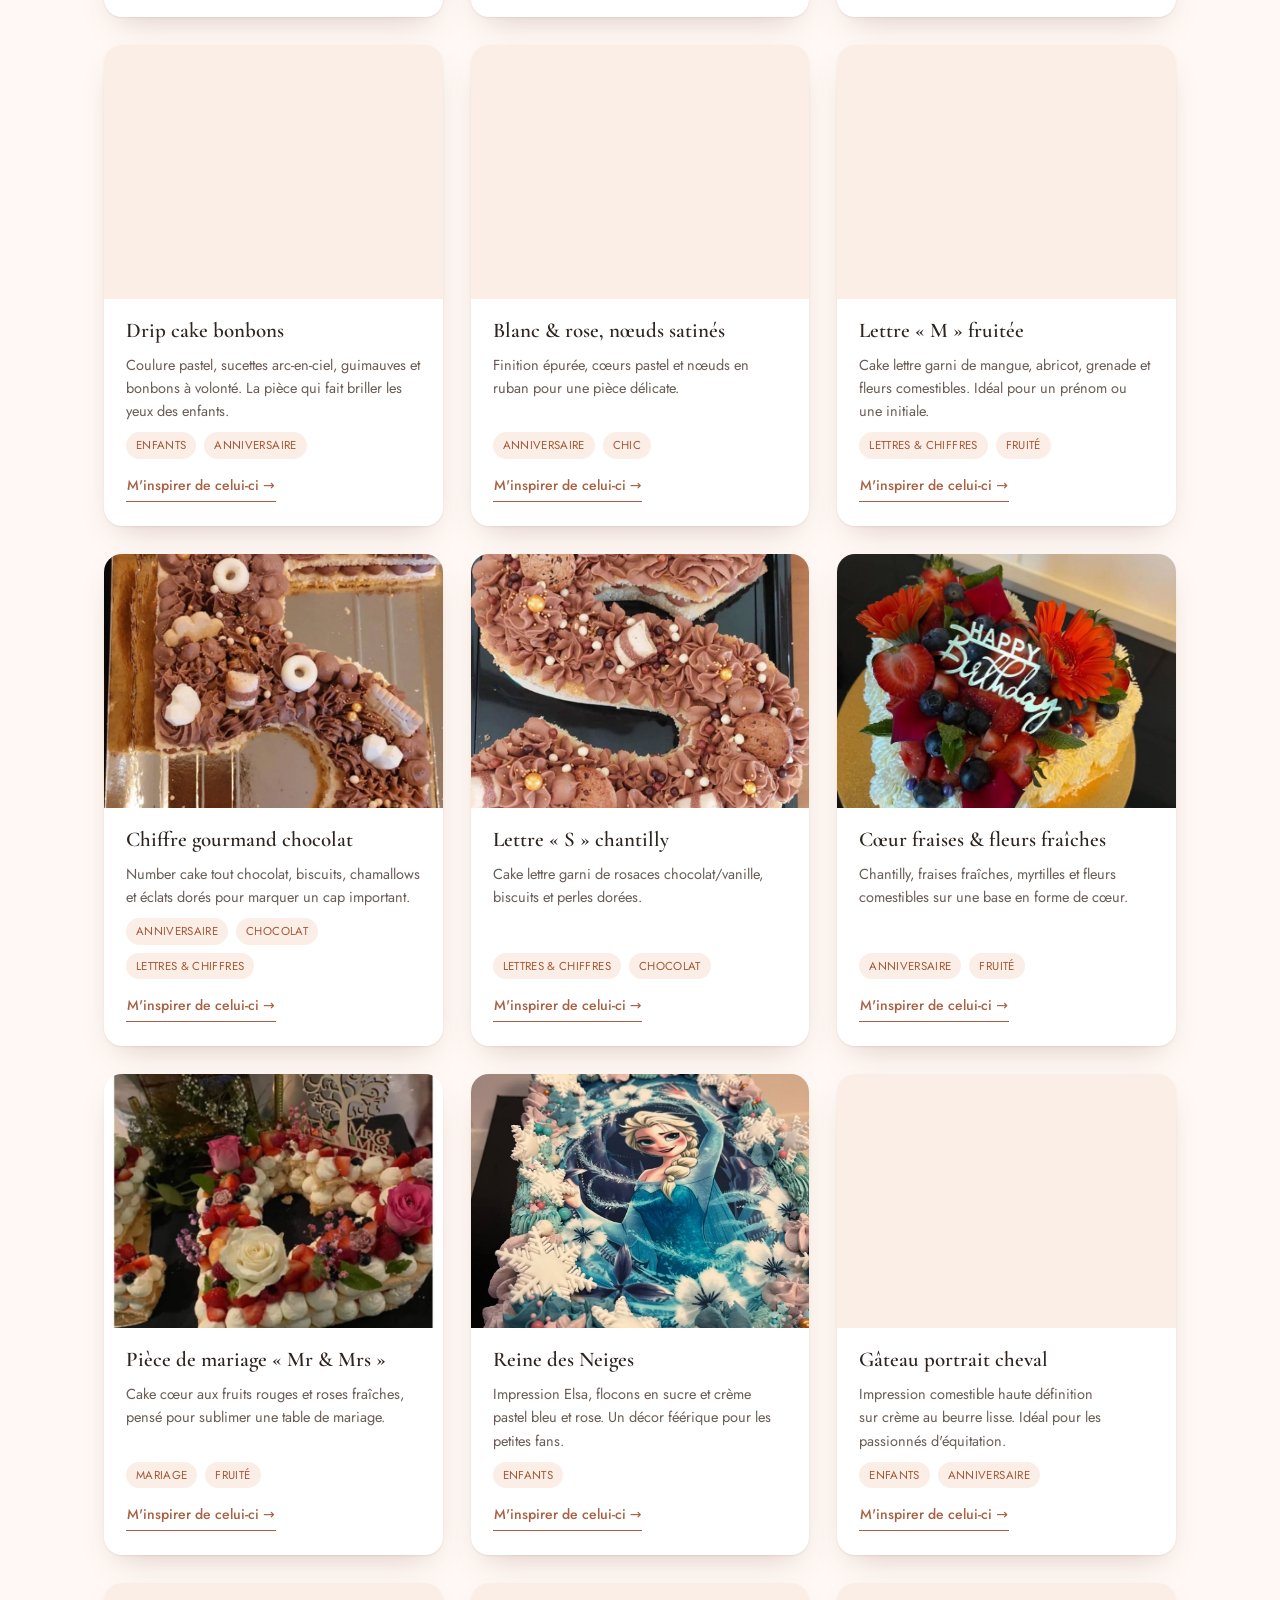
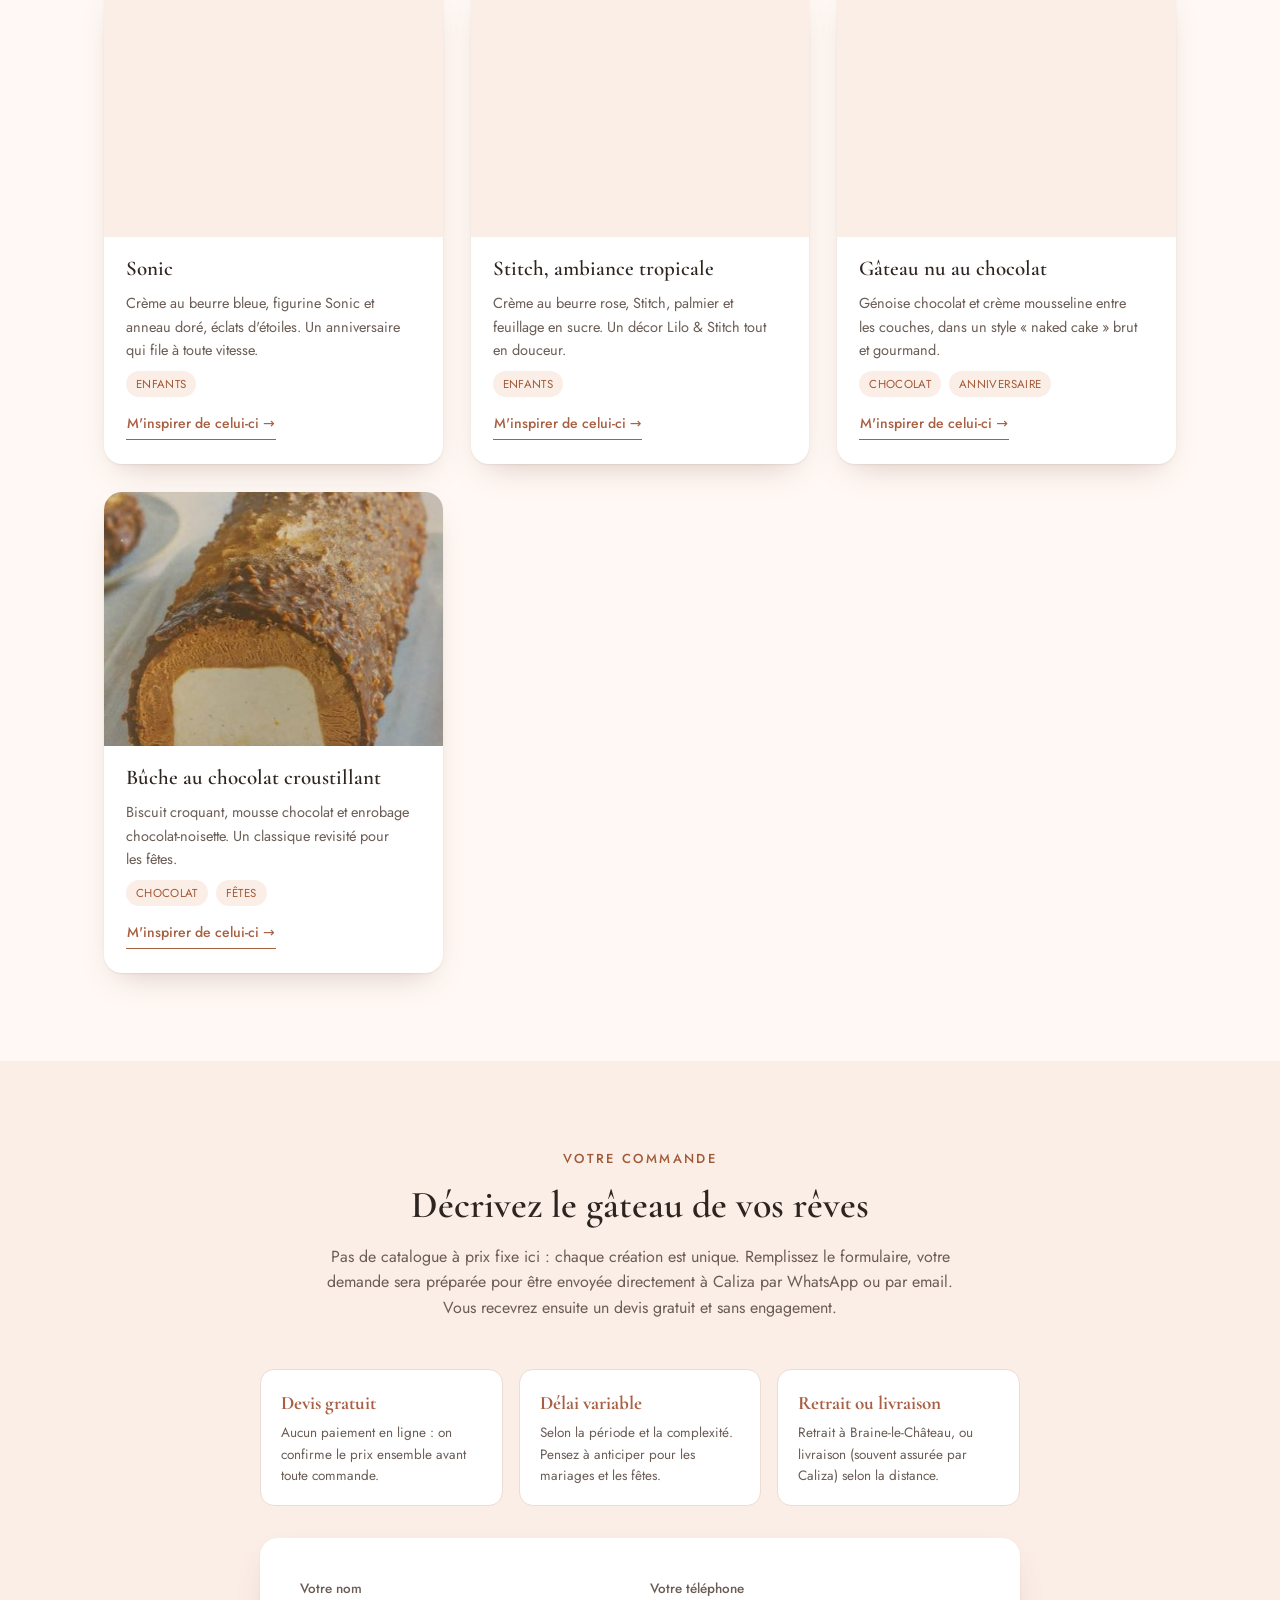
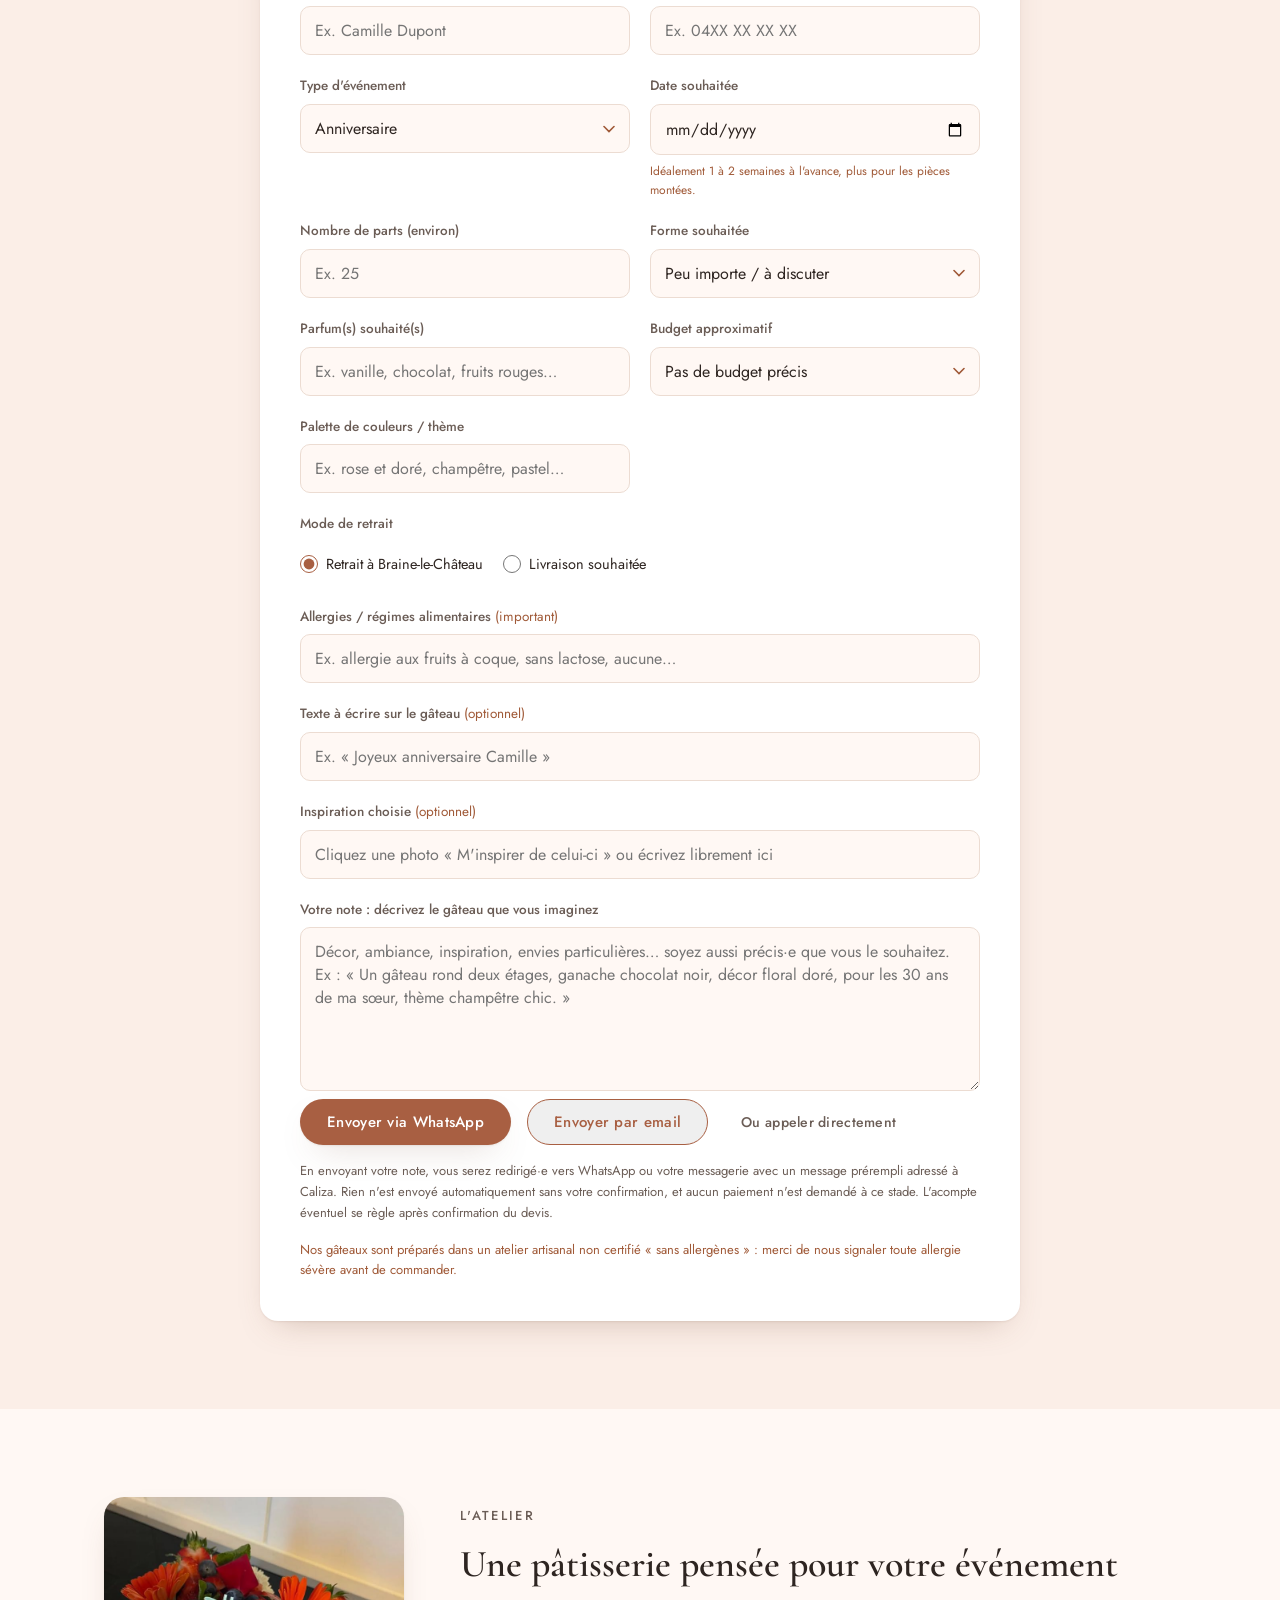
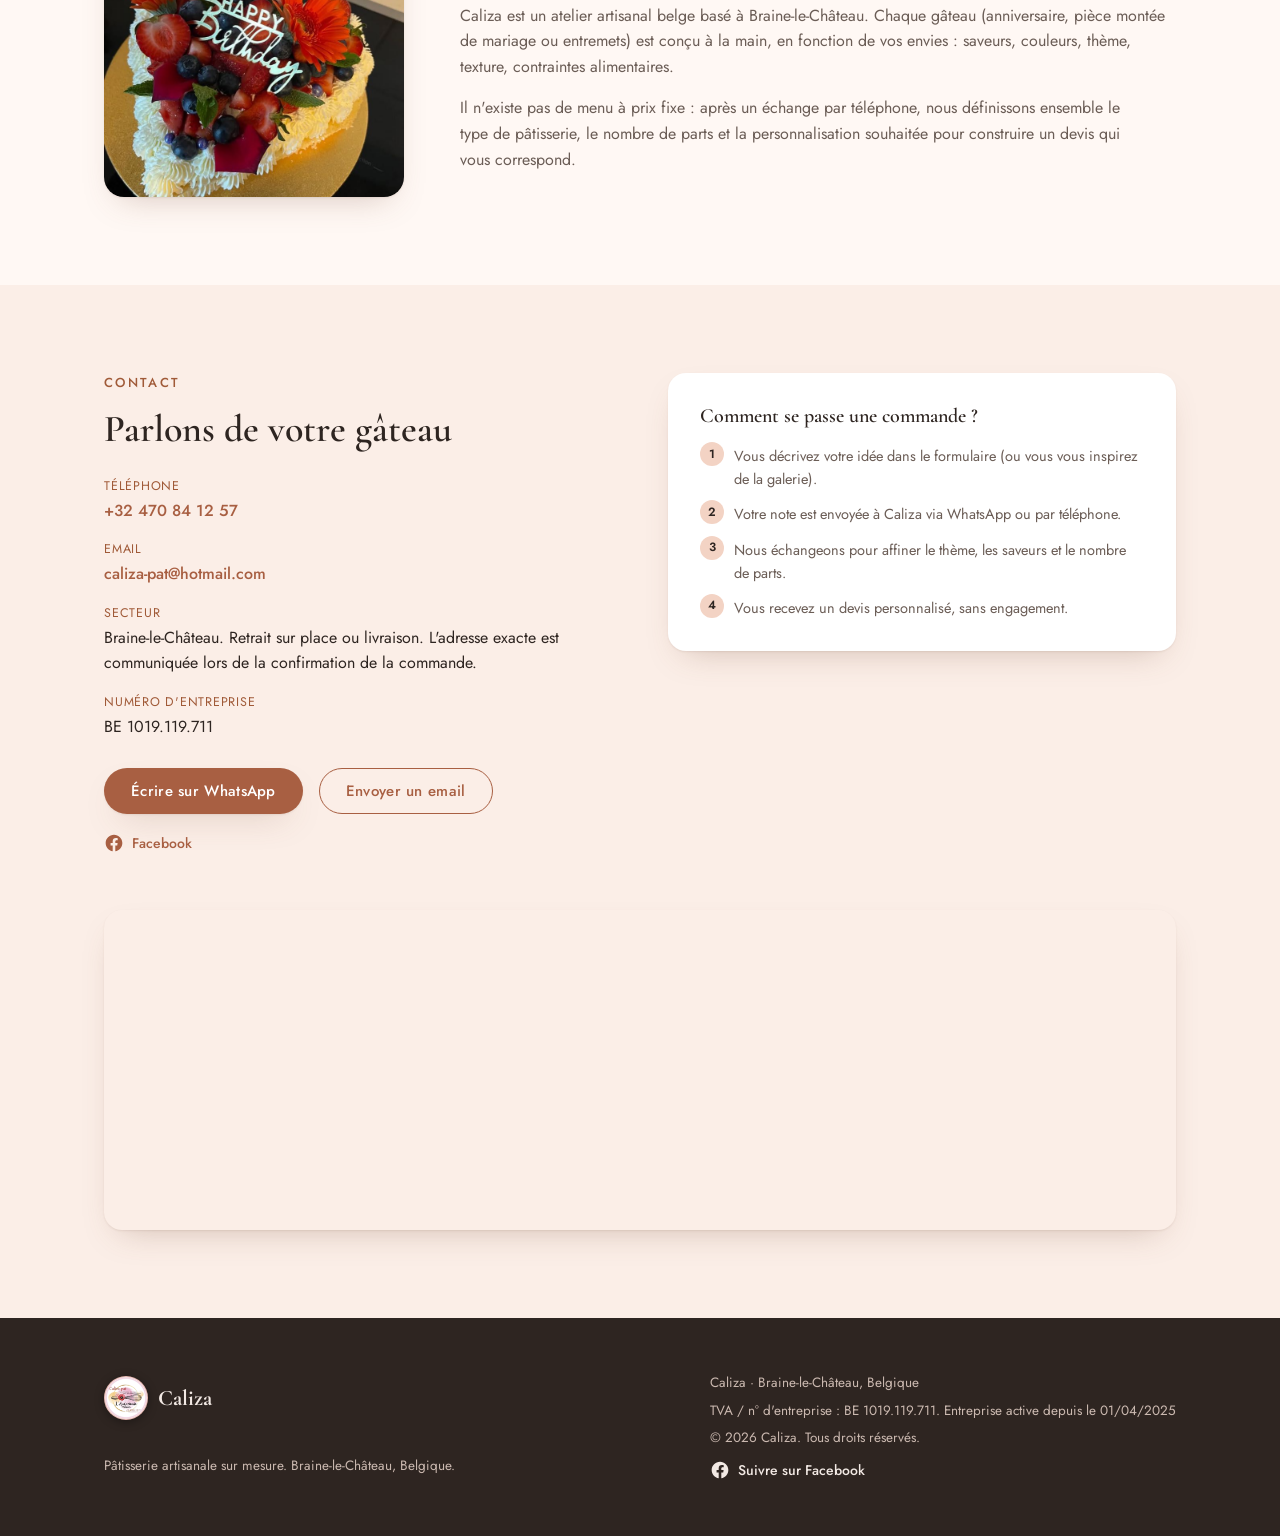
==== commit 58d03257: "Galerie enrichie (16 nouveaux gâteaux) + passe de finition impeccable Nouvelles créations - Tri des " ====
--- a/index.html
+++ b/index.html
@@ -68,7 +68,10 @@
       <a href="#apropos" data-i18n="nav.atelier">L'atelier</a>
       <a href="#contact" data-i18n="nav.contact">Contact</a>
     </nav>
-    <a href="tel:+32470841257" class="btn btn-ghost header-cta">📞 +32 470 84 12 57</a>
+    <a href="tel:+32470841257" class="btn btn-ghost header-cta">
+      <svg class="icon" viewBox="0 0 24 24" aria-hidden="true"><path d="M6.6 10.8a15 15 0 0 0 6.6 6.6l2.2-2.2a1 1 0 0 1 1-.24 11.4 11.4 0 0 0 3.6.58 1 1 0 0 1 1 1V20a1 1 0 0 1-1 1A17 17 0 0 1 3 4a1 1 0 0 1 1-1h3.5a1 1 0 0 1 1 1 11.4 11.4 0 0 0 .58 3.6 1 1 0 0 1-.25 1Z" fill="none" stroke="currentColor" stroke-width="1.8" stroke-linecap="round" stroke-linejoin="round"/></svg>
+      +32 470 84 12 57
+    </a>
     <div class="lang-switch" id="langSwitch" role="group" data-i18n-aria="a11y.langGroup" aria-label="Choix de la langue">
       <button type="button" class="lang-btn" data-lang="fr" lang="fr">FR</button>
       <button type="button" class="lang-btn" data-lang="en" lang="en">EN</button>
@@ -133,6 +136,7 @@
       </p>
 
       <div class="gallery-filters" id="galleryFilters" role="group" data-i18n-aria="a11y.filterGroup" aria-label="Filtrer les inspirations"></div>
+      <p class="gallery-count" id="galleryCount" aria-live="polite"></p>
 
       <div class="gallery" id="gallery">
         <!-- Cards injected by script.js -->
@@ -392,7 +396,7 @@
       <svg viewBox="0 0 24 24" aria-hidden="true"><path d="M15 5l-7 7 7 7" fill="none" stroke="currentColor" stroke-width="2" stroke-linecap="round" stroke-linejoin="round"/></svg>
     </button>
     <figure class="lightbox-figure">
-      <img id="lightboxImg" src="" alt="">
+      <img id="lightboxImg" alt="" decoding="async" src="[data-uri]">
       <figcaption id="lightboxCaption"></figcaption>
     </figure>
     <button type="button" class="lightbox-nav lightbox-next" id="lightboxNext" data-i18n-aria="a11y.nextPhoto" aria-label="Photo suivante">
--- a/style.css
+++ b/style.css
@@ -4,12 +4,17 @@
   --blush:#f3d3c4;
   --blush-deep:#e7b394;
   --rose:#d99a7c;
+  --rose-deep:#a85f42;
+  --rose-deeper:#8a4a30;
   --ink:#2e2521;
   --ink-soft:#6b5d56;
   --line:#ecdcd2;
-  --gold:#c98a76;
+  --gold:#a05a38;
   --radius:18px;
-  --shadow:0 10px 30px -12px rgba(120,80,60,.25);
+  --shadow:0 1px 2px rgba(120,80,60,.10), 0 14px 34px -16px rgba(120,80,60,.34);
+  --shadow-lg:0 2px 6px rgba(120,80,60,.12), 0 30px 60px -20px rgba(120,80,60,.44);
+  --focus:0 0 0 3px rgba(168,95,66,.55);
+  --ease-out:cubic-bezier(.16,.84,.44,1);
   --max:1120px;
 }
 
@@ -19,14 +24,13 @@
   scroll-padding-top:90px;
   -webkit-text-size-adjust:100%;
   text-size-adjust:100%;
-  overflow-x:hidden;
 }
 body{
   font-family:'Jost', system-ui, -apple-system, 'Segoe UI', Roboto, sans-serif;
   color:var(--ink);
   background:var(--cream);
   line-height:1.6;
-  overflow-x:hidden;
+  overflow-x:clip;
   overflow-wrap:break-word;
   -webkit-font-smoothing:antialiased;
   -moz-osx-font-smoothing:grayscale;
@@ -39,8 +43,33 @@
   line-height:1.15;
   color:var(--ink);
   overflow-wrap:break-word;
-}
+  text-wrap:balance;
+}
+p{text-wrap:pretty}
 img{max-width:100%;display:block}
+
+/* Surfaces du navigateur : sélection, caret, focus, barre de défilement */
+::selection{background:var(--blush);color:var(--ink)}
+:root{scrollbar-color:var(--blush-deep) var(--cream-alt);scrollbar-width:thin}
+::-webkit-scrollbar{width:10px;height:10px}
+::-webkit-scrollbar-track{background:var(--cream-alt)}
+::-webkit-scrollbar-thumb{
+  background:var(--blush-deep);border-radius:999px;
+  border:2px solid var(--cream-alt);
+}
+::-webkit-scrollbar-thumb:hover{background:var(--rose-deep)}
+:where(a,button,input,select,textarea,summary,[tabindex]):focus-visible{
+  outline:2px solid var(--rose-deep);
+  outline-offset:2px;
+  border-radius:6px;
+}
+.btn:focus-visible,.cake-visual:focus-visible,.filter-btn:focus-visible,
+.carousel-btn:focus-visible,.carousel-dot:focus-visible{
+  outline:none;
+  box-shadow:var(--focus);
+}
+/* .lang-switch has overflow:hidden, so an outset glow would be clipped */
+.lang-btn:focus-visible{outline:2px solid var(--rose-deep);outline-offset:-2px}
 .br-md{display:none}
 @media (min-width:641px){.br-md{display:inline}}
 a{color:inherit;text-decoration:none}
@@ -76,11 +105,11 @@
   display:flex;align-items:center;justify-content:space-between;
   height:76px;gap:20px;
 }
-.logo{display:flex;align-items:center;gap:10px;font-family:'Cormorant Garamond',serif;font-size:26px;font-weight:700;color:var(--rose)}
+.logo{display:flex;align-items:center;gap:10px;font-family:'Cormorant Garamond',serif;font-size:26px;font-weight:700;color:var(--rose-deep)}
 .logo-img{width:44px;height:44px;border-radius:50%;object-fit:cover;box-shadow:0 2px 8px rgba(120,80,60,.25)}
 .nav{display:flex;gap:28px;font-size:15px;letter-spacing:.02em}
 .nav a{color:var(--ink-soft);transition:color .2s}
-.nav a:hover{color:var(--rose)}
+.nav a:hover{color:var(--rose-deep)}
 .header-cta{white-space:nowrap}
 
 /* Sélecteur de langue */
@@ -95,8 +124,8 @@
   transition:background .15s ease,color .15s ease;
 }
 .lang-btn+.lang-btn{border-left:1px solid var(--line)}
-.lang-btn.active{background:var(--rose);color:#fff}
-.lang-btn:hover:not(.active){color:var(--rose)}
+.lang-btn.active{background:var(--rose-deep);color:#fff}
+.lang-btn:hover:not(.active){color:var(--rose-deep)}
 
 .nav-toggle{
   display:none;flex-direction:column;justify-content:center;align-items:center;gap:5px;
@@ -107,7 +136,7 @@
 
 /* Buttons */
 .btn{
-  display:inline-flex;align-items:center;justify-content:center;
+  display:inline-flex;align-items:center;justify-content:center;gap:8px;
   padding:13px 26px;border-radius:999px;min-height:44px;
   font-size:15px;font-weight:500;letter-spacing:.02em;line-height:1.2;
   text-align:center;
@@ -116,12 +145,13 @@
   -webkit-appearance:none;appearance:none;
   font-family:inherit;
 }
-.btn-primary{background:var(--rose);color:#fff;box-shadow:var(--shadow)}
-.btn-primary:hover{transform:translateY(-2px);background:var(--blush-deep)}
-.btn-outline{border-color:var(--rose);color:var(--rose)}
-.btn-outline:hover{background:var(--blush);border-color:var(--blush)}
+.btn-primary{background:var(--rose-deep);color:#fff;box-shadow:var(--shadow)}
+.btn-primary:hover{transform:translateY(-2px);background:var(--rose-deeper)}
+.btn-outline{border-color:var(--rose-deep);color:var(--rose-deep)}
+.btn-outline:hover{background:var(--cream-alt);border-color:var(--rose-deeper);color:var(--rose-deeper)}
 .btn-ghost{color:var(--ink-soft);font-size:14px;padding:10px 16px}
-.btn-ghost:hover{color:var(--rose)}
+.btn-ghost:hover{color:var(--rose-deep)}
+.btn .icon{width:16px;height:16px;flex:none}
 
 /* Hero */
 .hero{position:relative;overflow:hidden;padding:72px 0 64px;text-align:center}
@@ -140,7 +170,12 @@
 .carousel{position:relative;max-width:880px;margin:36px auto 0;padding:0 24px}
 .carousel-viewport{
   position:relative;overflow:hidden;border-radius:22px;border:8px solid #fff;
-  box-shadow:0 26px 55px -18px rgba(120,80,60,.42);background:var(--cream-alt);
+  box-shadow:var(--shadow-lg);background:var(--cream-alt);
+}
+.carousel-viewport::after{
+  content:"";position:absolute;inset:0;pointer-events:none;z-index:3;
+  box-shadow:inset 0 0 70px 14px rgba(46,37,33,.12);
+  border-radius:inherit;
 }
 .carousel-track{display:flex;transition:transform .55s cubic-bezier(.4,.1,.2,1);will-change:transform}
 .carousel-slide{
@@ -164,8 +199,8 @@
 }
 .carousel-btn{
   position:absolute;top:50%;transform:translateY(-50%);
-  width:44px;height:44px;border-radius:50%;border:1px solid var(--line);
-  background:rgba(255,255,255,.92);color:var(--ink);
+  width:44px;height:44px;border-radius:50%;border:none;
+  background:rgba(255,255,255,.94);color:var(--ink);
   display:flex;align-items:center;justify-content:center;cursor:pointer;
   box-shadow:var(--shadow);-webkit-appearance:none;appearance:none;
   transition:background .2s ease,transform .15s ease;
@@ -187,7 +222,7 @@
 .strip-inner{display:flex;justify-content:space-around;flex-wrap:wrap;gap:20px;text-align:center}
 .strip-item{display:flex;flex-direction:column;gap:4px}
 .strip-item strong{font-family:'Cormorant Garamond',serif;font-size:26px;color:var(--ink)}
-.strip-item span{font-size:13px;color:var(--ink-soft)}
+.strip-item span{font-size:13px;color:#4b3f38}
 
 /* Sections */
 .section{padding:88px 0}
@@ -205,8 +240,8 @@
   cursor:pointer;transition:all .15s ease;
   -webkit-appearance:none;appearance:none;
 }
-.filter-btn:hover{border-color:var(--rose);color:var(--rose)}
-.filter-btn.active{background:var(--rose);border-color:var(--rose);color:#fff}
+.filter-btn:hover{border-color:var(--rose-deep);color:var(--rose-deep)}
+.filter-btn.active{background:var(--rose-deep);border-color:var(--rose-deep);color:#fff}
 
 .gallery{
   display:grid;grid-template-columns:repeat(auto-fit,minmax(260px,1fr));
@@ -214,10 +249,10 @@
 }
 .cake-card{
   background:#fff;border-radius:var(--radius);overflow:hidden;
-  box-shadow:var(--shadow);border:1px solid var(--line);
-  display:flex;flex-direction:column;transition:transform .2s ease;
-}
-.cake-card:hover{transform:translateY(-4px)}
+  box-shadow:var(--shadow);
+  display:flex;flex-direction:column;transition:transform .2s ease, box-shadow .2s ease;
+}
+.cake-card:hover{transform:translateY(-4px);box-shadow:var(--shadow-lg)}
 .cake-card.hidden{display:none}
 .hidden{display:none !important}
 .cake-visual{
@@ -237,7 +272,7 @@
 }
 .cake-card:hover .cake-visual::after,
 .cake-visual:focus-visible::after{opacity:1}
-.cake-visual:focus-visible{outline:2px solid var(--blush-deep);outline-offset:-2px}
+.cake-visual:focus-visible{outline:none;box-shadow:inset 0 0 0 3px var(--rose-deep)}
 .cake-body{padding:20px 22px 24px;display:flex;flex-direction:column;gap:10px;flex:1}
 .cake-body h3{font-size:21px}
 .cake-body p{color:var(--ink-soft);font-size:14.5px;flex:1}
@@ -247,12 +282,12 @@
   background:var(--cream-alt);color:var(--gold);padding:4px 10px;border-radius:999px;
 }
 .cake-pick{
-  align-self:flex-start;font-size:14px;font-weight:500;color:var(--rose);
+  align-self:flex-start;font-size:14px;font-weight:500;color:var(--rose-deep);
   font-family:inherit;
-  border-bottom:1px solid var(--rose);padding:6px 1px;background:none;border-top:none;border-left:none;border-right:none;cursor:pointer;
+  border-bottom:1px solid var(--rose-deep);padding:6px 1px;background:none;border-top:none;border-left:none;border-right:none;cursor:pointer;
   -webkit-appearance:none;appearance:none;
 }
-.cake-pick:hover{color:var(--blush-deep);border-color:var(--blush-deep)}
+.cake-pick:hover{color:var(--rose-deeper);border-color:var(--rose-deeper)}
 
 /* Order info strip */
 .order-info{
@@ -263,12 +298,12 @@
   background:#fff;border:1px solid var(--line);border-radius:14px;
   padding:18px 20px;display:flex;flex-direction:column;gap:4px;
 }
-.order-info-item strong{font-family:'Cormorant Garamond',serif;font-size:19px;color:var(--rose)}
+.order-info-item strong{font-family:'Cormorant Garamond',serif;font-size:19px;color:var(--rose-deep)}
 .order-info-item span{font-size:13.5px;color:var(--ink-soft)}
 
 /* Order form */
 .order-form{
-  max-width:760px;margin:0 auto;background:#fff;border:1px solid var(--line);
+  max-width:760px;margin:0 auto;background:#fff;
   border-radius:var(--radius);padding:40px;box-shadow:var(--shadow);
 }
 .form-grid{display:grid;grid-template-columns:1fr 1fr;gap:20px;margin-bottom:20px}
@@ -285,14 +320,14 @@
 input:not([type=radio]):not([type=checkbox]),textarea{-webkit-appearance:none;appearance:none}
 select{
   -webkit-appearance:none;appearance:none;
-  background-image:url("data:image/svg+xml,%3Csvg xmlns='http://www.w3.org/2000/svg' width='12' height='8' viewBox='0 0 12 8'%3E%3Cpath fill='none' stroke='%23c98a76' stroke-width='1.6' stroke-linecap='round' d='M1 1.5l5 5 5-5'/%3E%3C/svg%3E");
+  background-image:url("data:image/svg+xml,%3Csvg xmlns='http://www.w3.org/2000/svg' width='12' height='8' viewBox='0 0 12 8'%3E%3Cpath fill='none' stroke='%23a05a38' stroke-width='1.6' stroke-linecap='round' d='M1 1.5l5 5 5-5'/%3E%3C/svg%3E");
   background-repeat:no-repeat;background-position:right 14px center;
   padding-right:38px;
 }
 input[type=date],input[type=number],input[type=tel],input[type=text]{min-height:46px}
 input[type=date]::-webkit-date-and-time-value{text-align:left}
-input:focus,select:focus,textarea:focus{outline:2px solid var(--blush-deep);outline-offset:1px}
-input:focus-visible,select:focus-visible,textarea:focus-visible{outline:2px solid var(--blush-deep);outline-offset:1px}
+input:focus,select:focus,textarea:focus{outline:none;border-color:var(--rose-deep);box-shadow:var(--focus)}
+input:focus-visible,select:focus-visible,textarea:focus-visible{outline:none;border-color:var(--rose-deep);box-shadow:var(--focus)}
 textarea{resize:vertical;min-height:120px}
 .radio-group{display:flex;gap:20px;flex-wrap:wrap}
 .radio-option{
@@ -300,7 +335,7 @@
   font-weight:400;cursor:pointer;
 }
 .radio-option{min-height:44px}
-.radio-option input{width:18px;height:18px;flex:none;padding:0;accent-color:var(--rose)}
+.radio-option input{width:18px;height:18px;flex:none;padding:0;accent-color:var(--rose-deep)}
 .form-actions{display:flex;gap:16px;flex-wrap:wrap;margin-top:8px}
 .form-note{margin-top:16px;font-size:13px;color:var(--ink-soft)}
 .form-note-caution{color:var(--gold)}
@@ -315,10 +350,10 @@
 .social-links{display:flex;gap:14px;margin-top:18px}
 .social-link{
   display:inline-flex;align-items:center;gap:8px;font-size:14px;font-weight:500;
-  color:var(--rose);
+  color:var(--rose-deep);
 }
 .social-link svg{width:20px;height:20px;fill:currentColor}
-.social-link:hover{color:var(--blush-deep)}
+.social-link:hover{color:var(--rose-deeper)}
 .social-link-footer{color:#f2e9e4;margin-top:10px}
 .social-link-footer:hover{color:var(--blush)}
 
@@ -326,15 +361,15 @@
 .contact-grid{display:grid;grid-template-columns:1fr 1fr;gap:56px;align-items:start}
 .map-embed{
   grid-column:1/-1;border-radius:var(--radius);overflow:hidden;
-  box-shadow:var(--shadow);border:1px solid var(--line);
+  box-shadow:var(--shadow);
 }
 .map-embed iframe{width:100%;height:320px;border:0;display:block}
 .contact-list{margin:24px 0 28px;display:flex;flex-direction:column;gap:16px}
 .contact-list li{display:flex;flex-direction:column;gap:2px}
 .contact-label{font-size:12.5px;text-transform:uppercase;letter-spacing:.06em;color:var(--gold)}
-.contact-list a{color:var(--rose);font-weight:500}
+.contact-list a{color:var(--rose-deep);font-weight:500}
 .contact-card{
-  background:#fff;border:1px solid var(--line);border-radius:var(--radius);
+  background:#fff;border-radius:var(--radius);
   padding:32px;box-shadow:var(--shadow);
 }
 .contact-card h3{font-size:20px;margin-bottom:16px}
@@ -352,6 +387,7 @@
 .site-footer{background:var(--ink);color:#f2e9e4;padding:48px 0}
 .footer-inner{display:flex;justify-content:space-between;gap:40px;flex-wrap:wrap}
 .footer-brand{display:flex;flex-wrap:wrap;align-items:center;gap:10px}
+.footer-brand .logo-img{box-shadow:0 2px 10px rgba(0,0,0,.35)}
 .footer-inner .logo-text{font-family:'Cormorant Garamond',serif;font-size:22px;font-weight:700;color:#f2e9e4}
 .footer-brand p{flex-basis:100%;color:#cbb9b0;font-size:13.5px;margin-top:4px}
 .footer-legal p{color:#cbb9b0;font-size:13.5px;margin-top:6px}
@@ -397,6 +433,24 @@
 .lightbox-nav:hover{background:rgba(255,255,255,.3)}
 .lightbox-nav svg{width:24px;height:24px}
 body.no-scroll{overflow:hidden}
+
+/* Compteur de créations sous les filtres */
+.gallery-count{
+  text-align:center;margin:-16px auto 34px;
+  font-size:12.5px;letter-spacing:.14em;text-transform:uppercase;font-weight:500;
+  color:var(--gold);
+}
+.gallery-count:empty{display:none}
+
+/* Révélation au défilement : un seul mouvement, discret */
+.reveal{
+  opacity:0;transform:translateY(20px);filter:blur(6px);
+  transition:opacity .7s var(--ease-out), transform .7s var(--ease-out), filter .7s var(--ease-out);
+}
+.reveal.is-in{opacity:1;transform:none;filter:none}
+.js .cake-card{opacity:0;transform:translateY(22px);filter:blur(5px);
+  transition:opacity .6s var(--ease-out), transform .6s var(--ease-out), filter .6s var(--ease-out);}
+.js .cake-card.is-in{opacity:1;transform:none;filter:none}
 
 /* Responsive */
 @media (max-width:860px){
@@ -457,6 +511,7 @@
 @media (prefers-reduced-motion:reduce){
   html{scroll-behavior:auto}
   .carousel-track{transition:none}
+  .reveal,.js .cake-card{opacity:1 !important;transform:none !important;filter:none !important}
   *,*::before,*::after{
     animation-duration:.01ms !important;
     animation-iteration-count:1 !important;
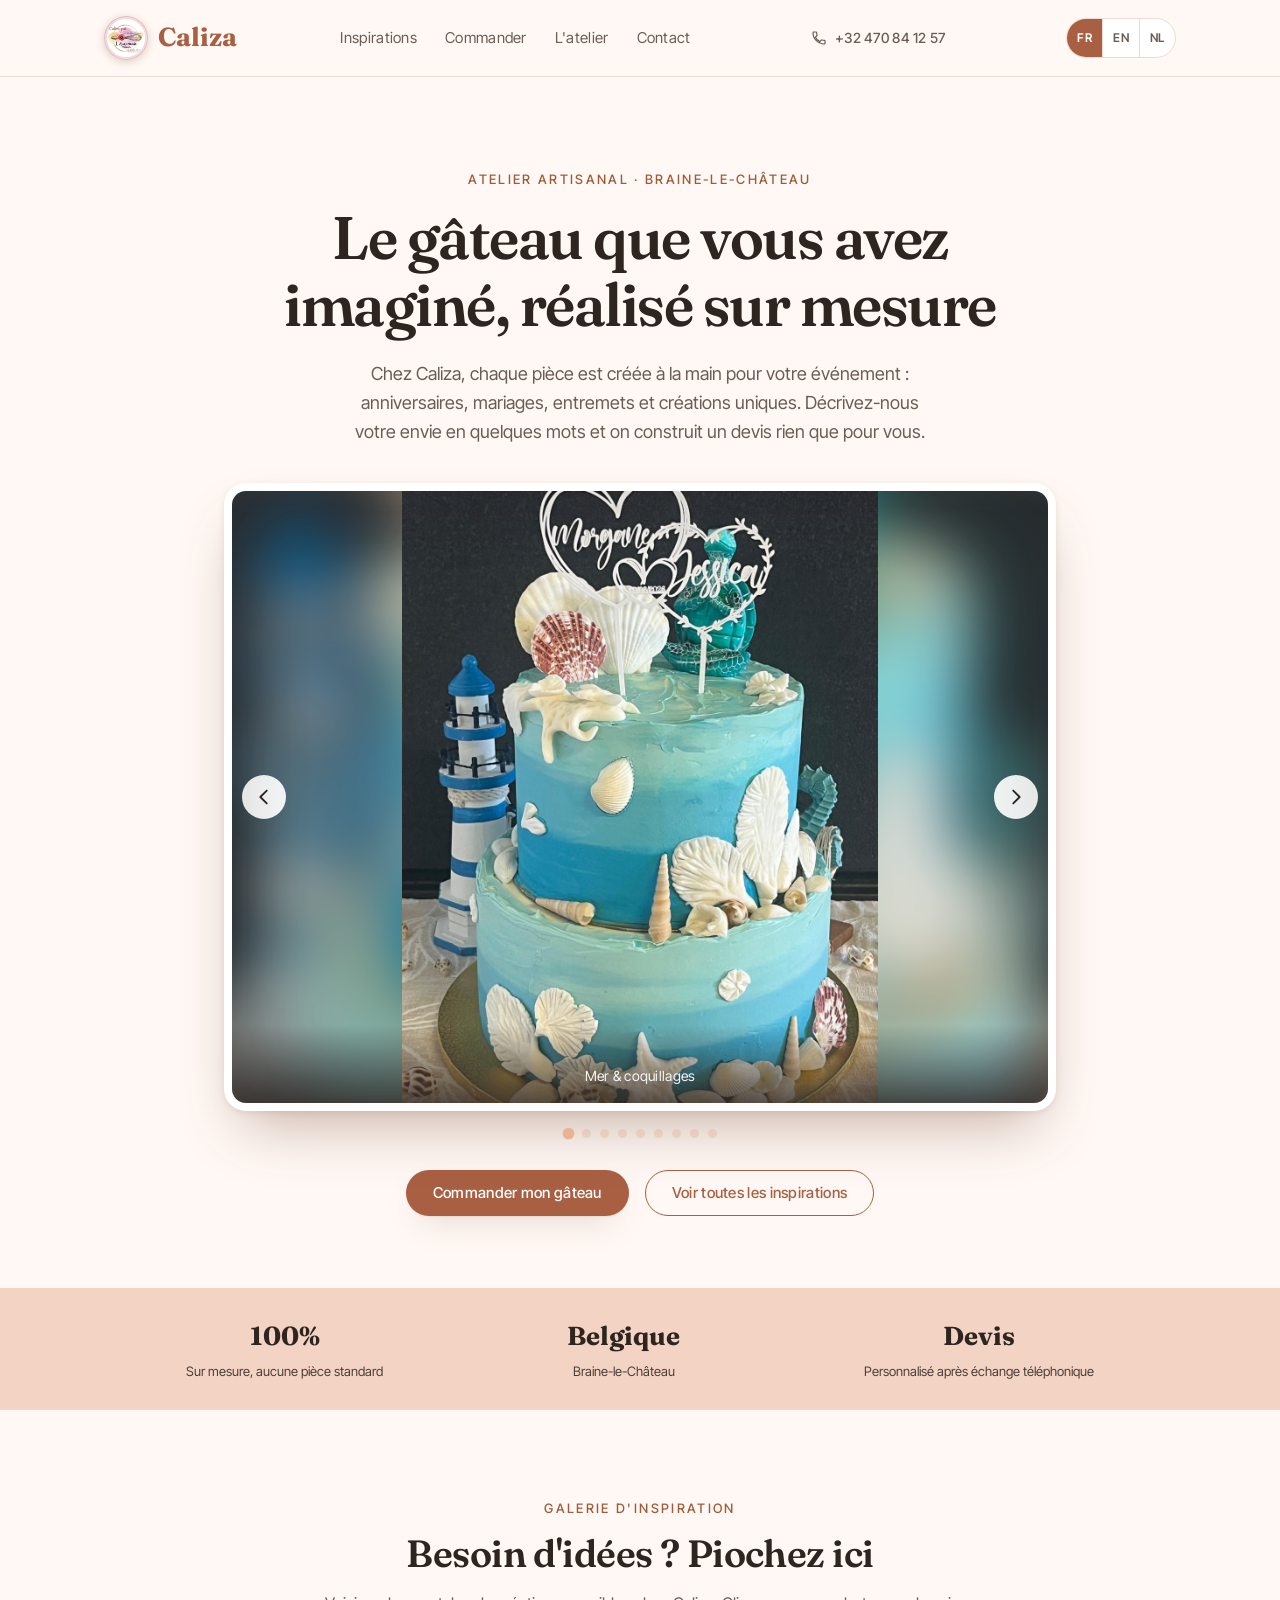
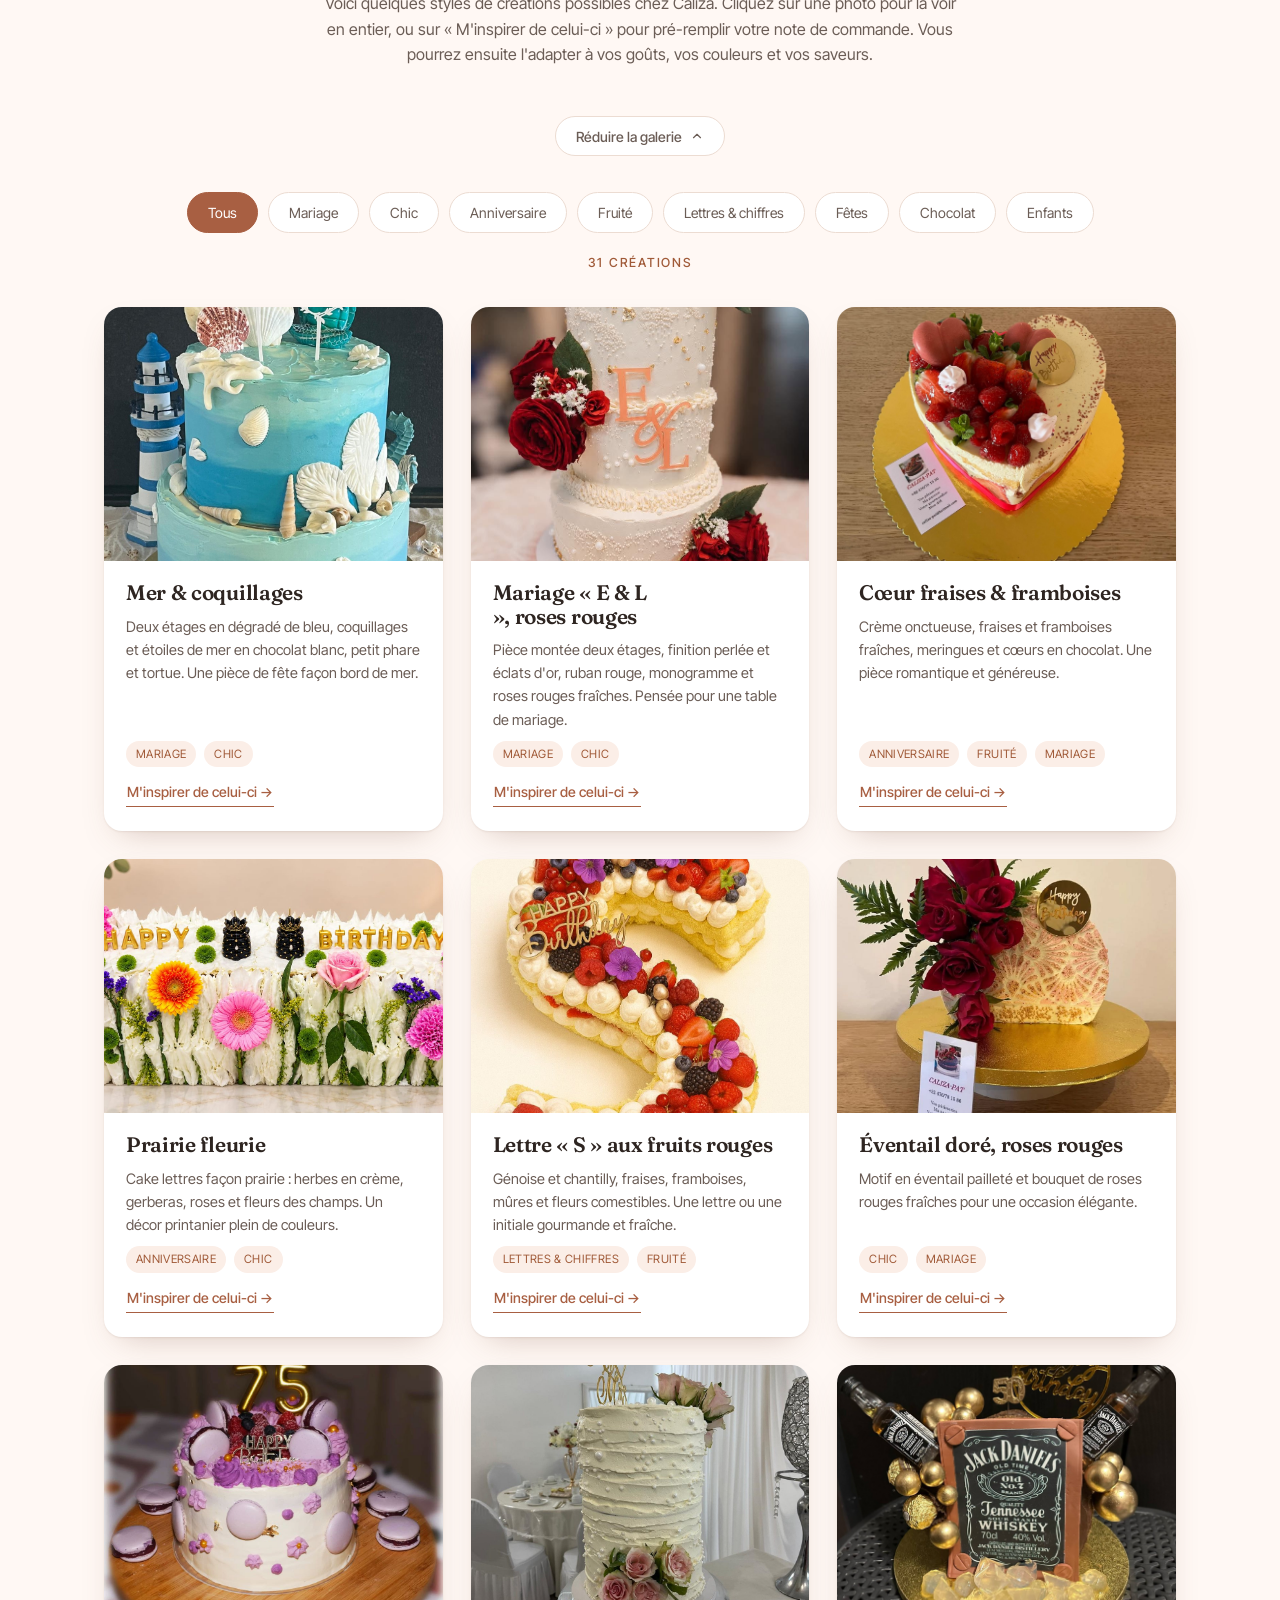
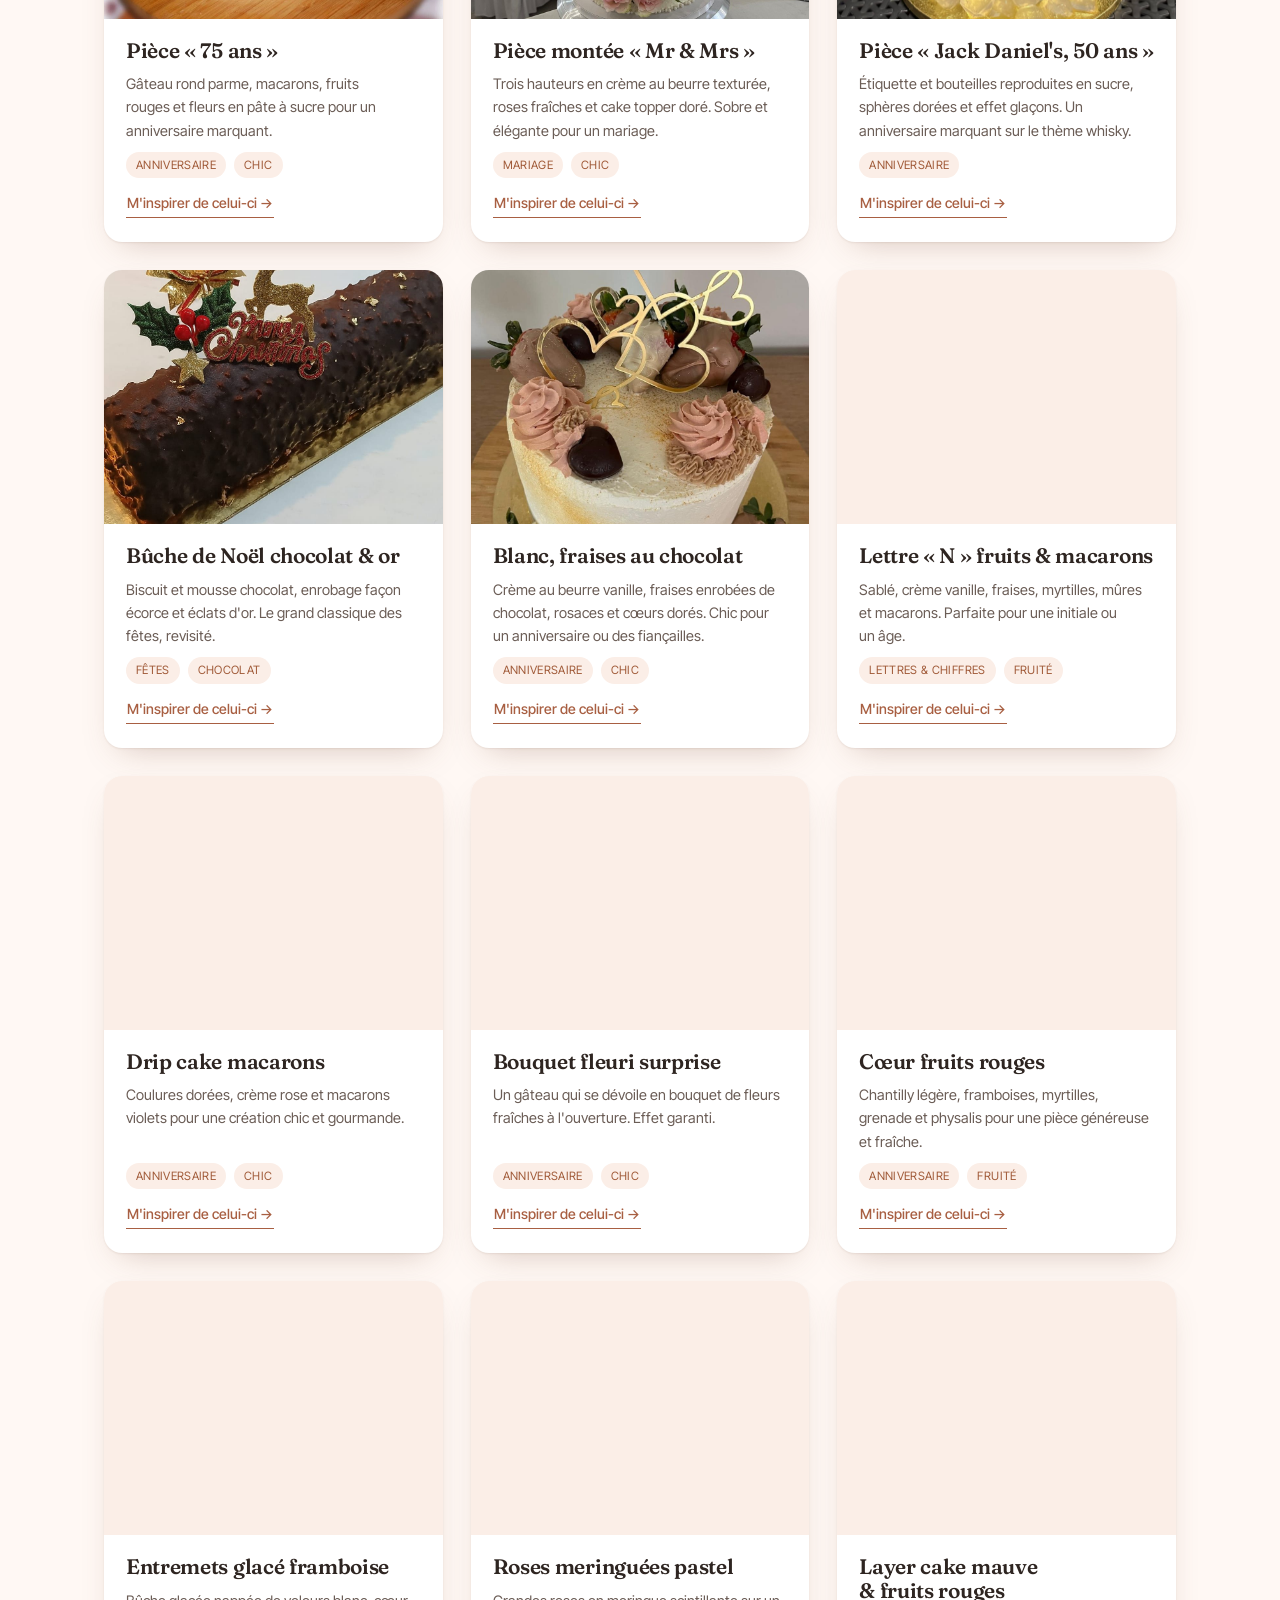
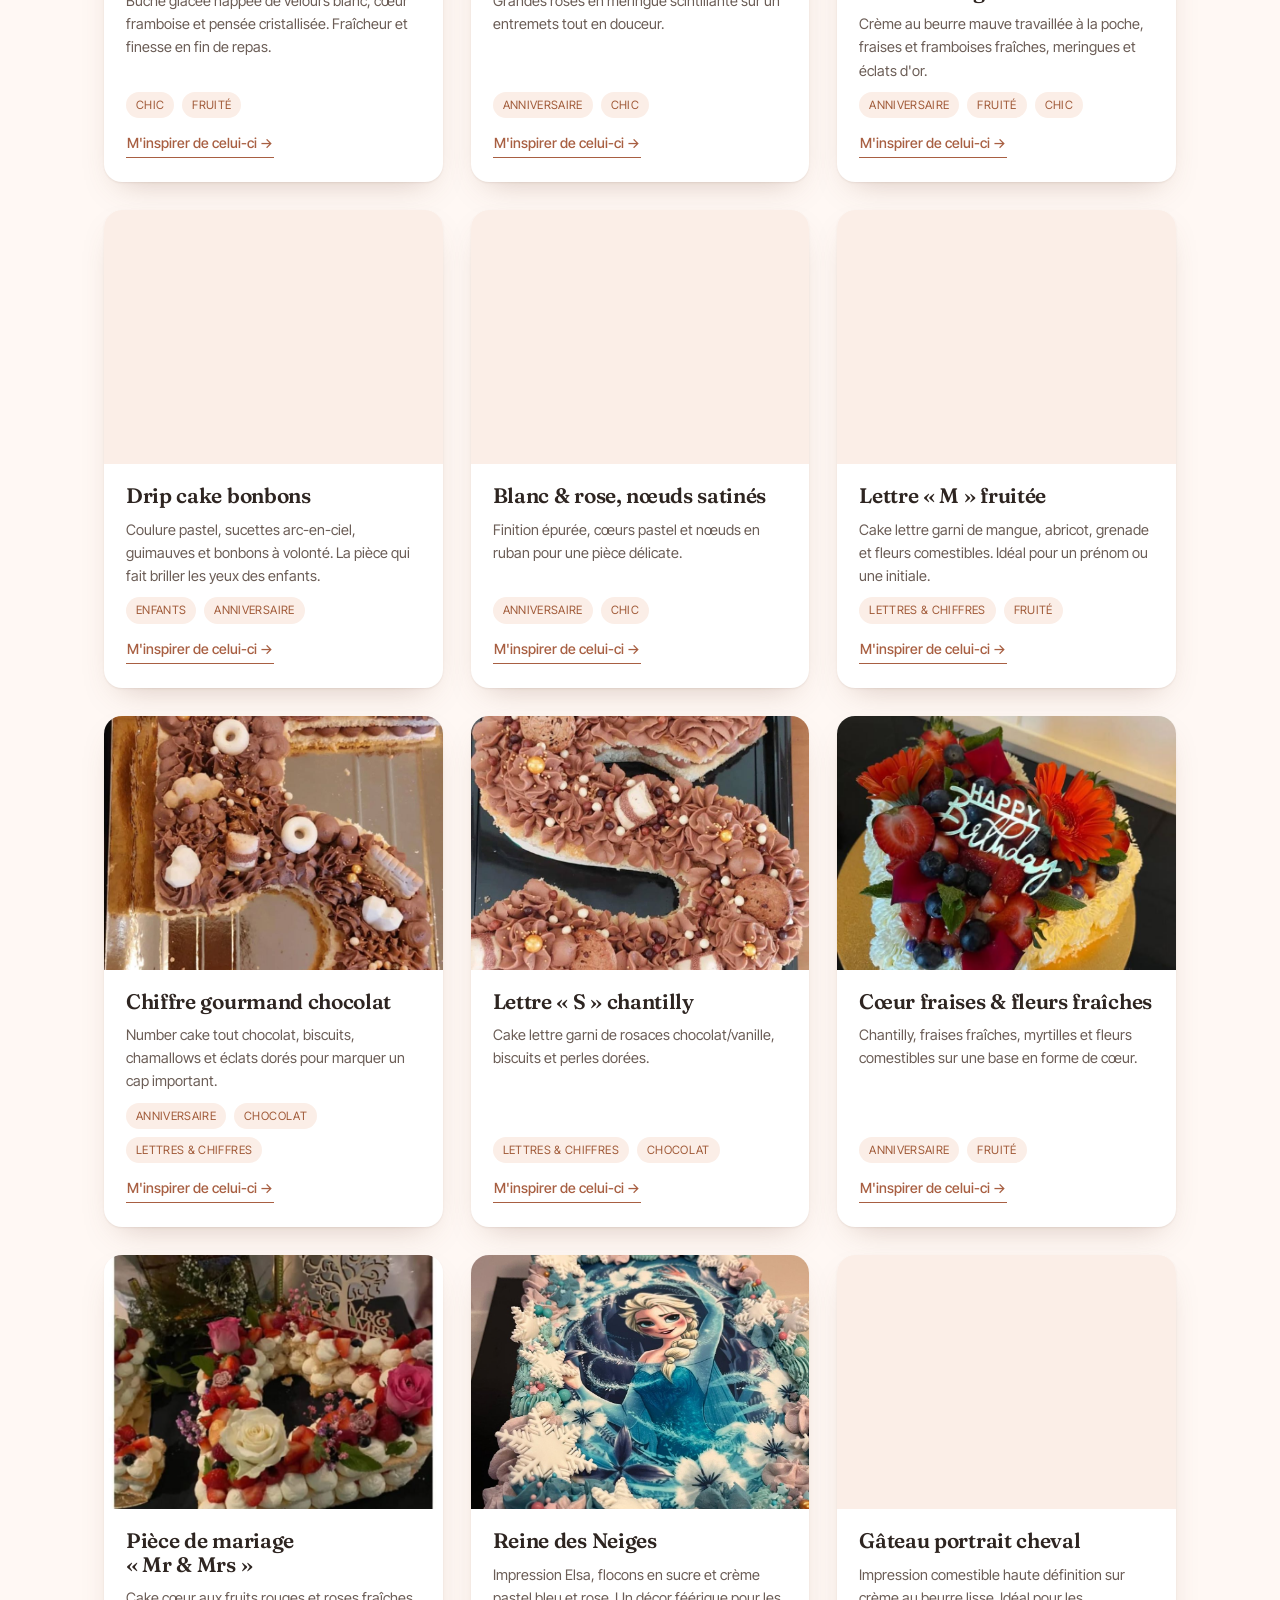
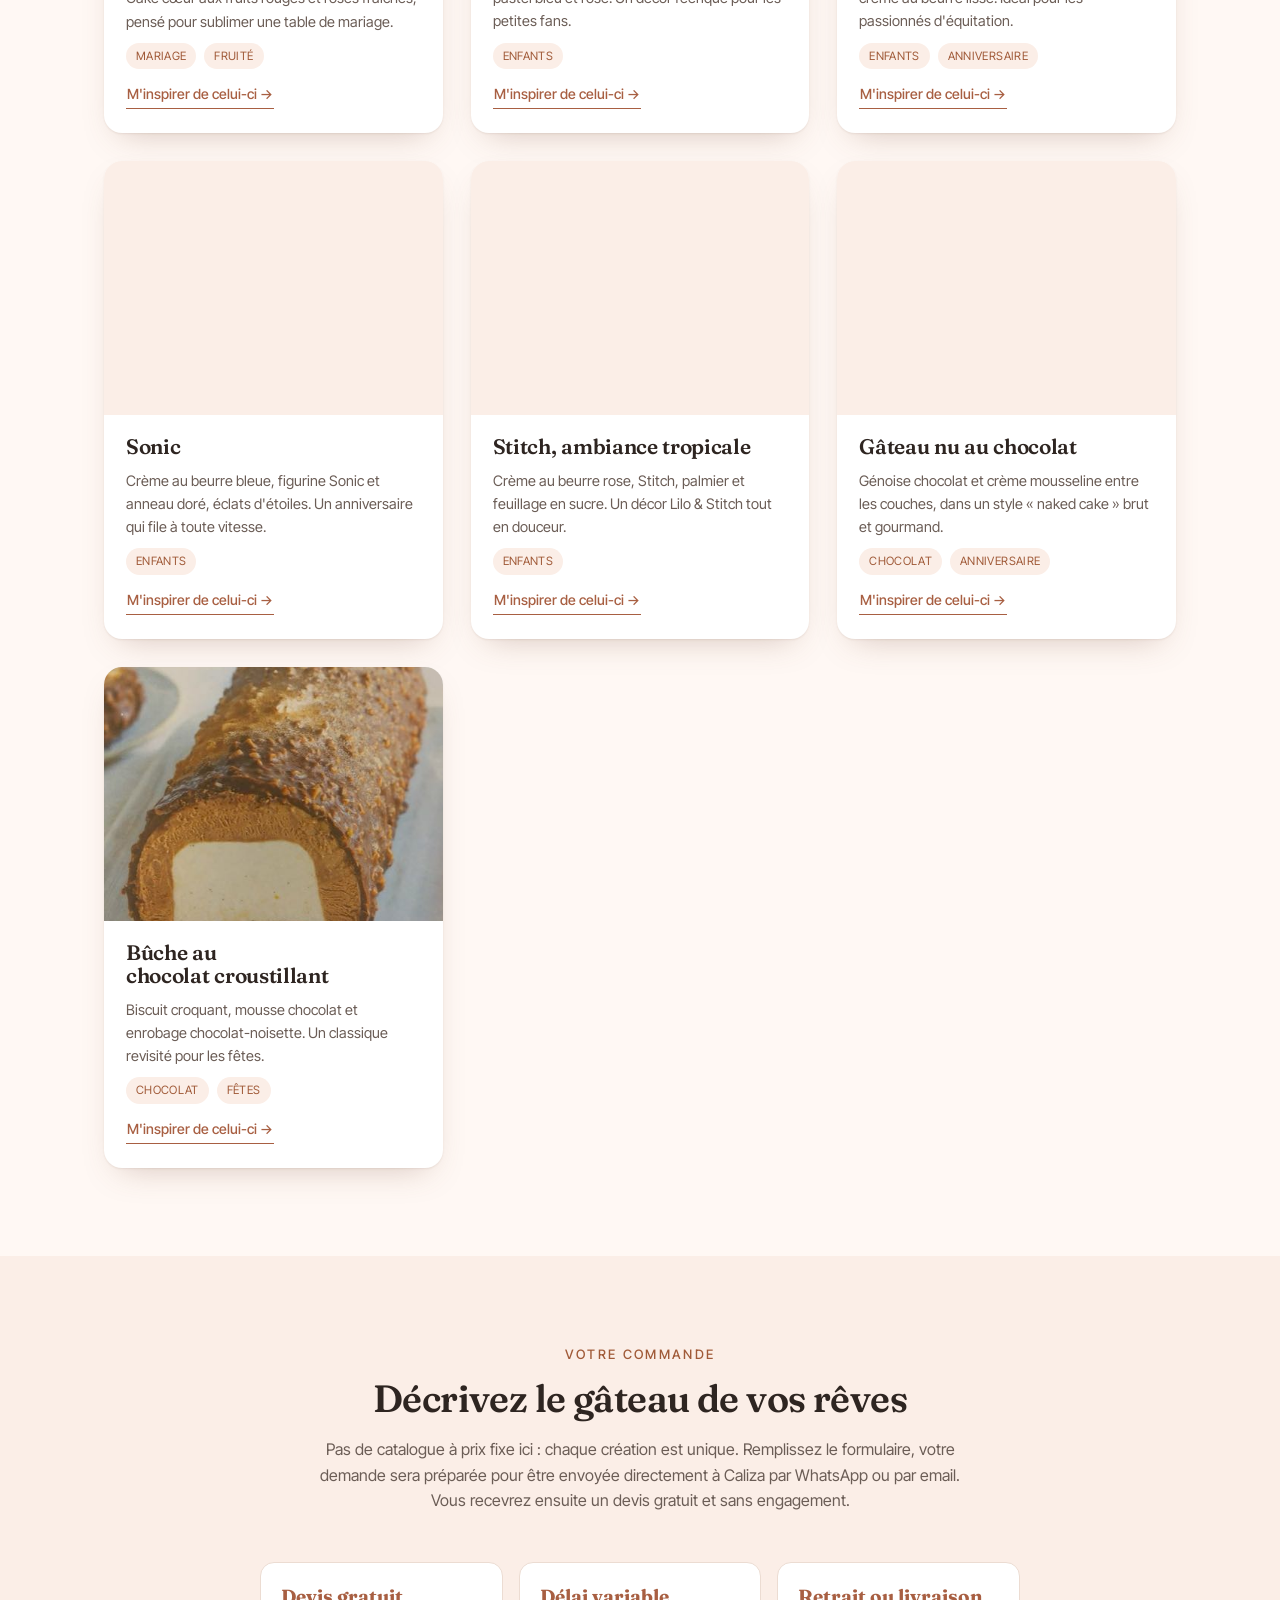
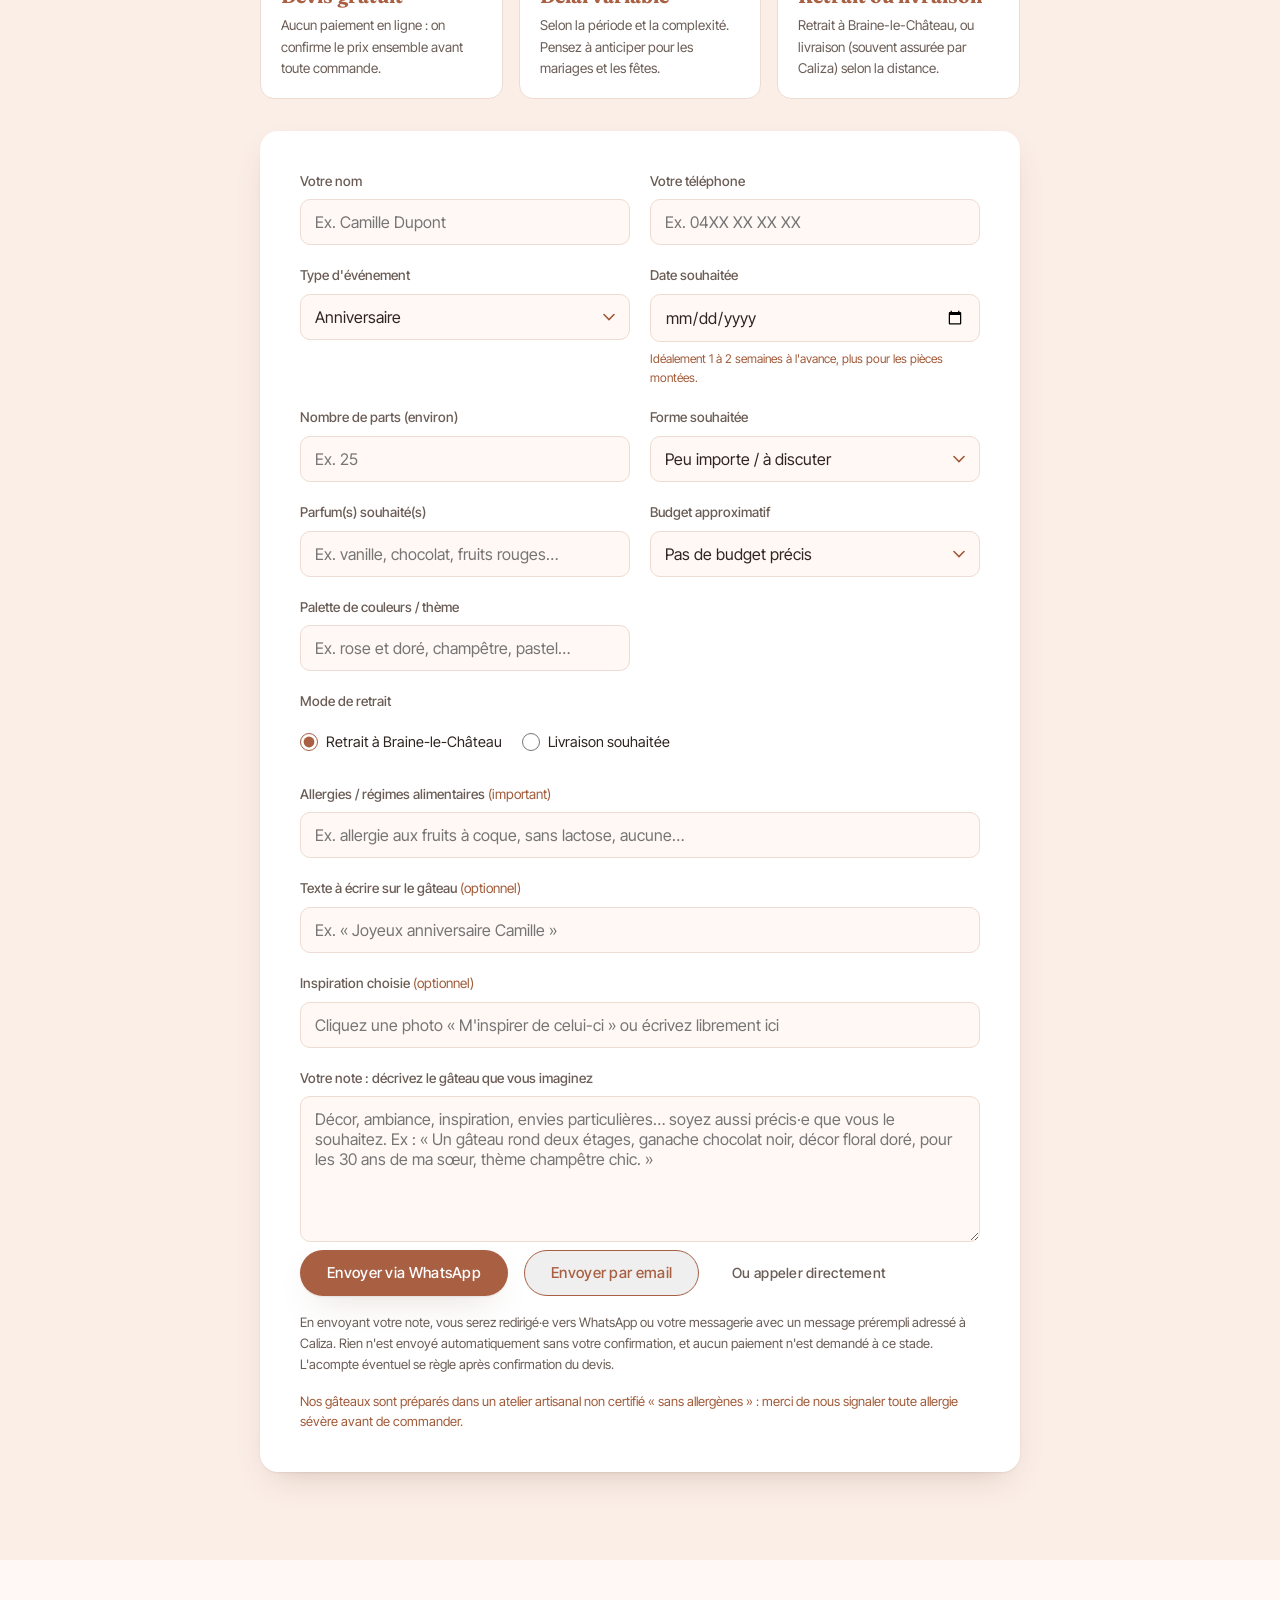
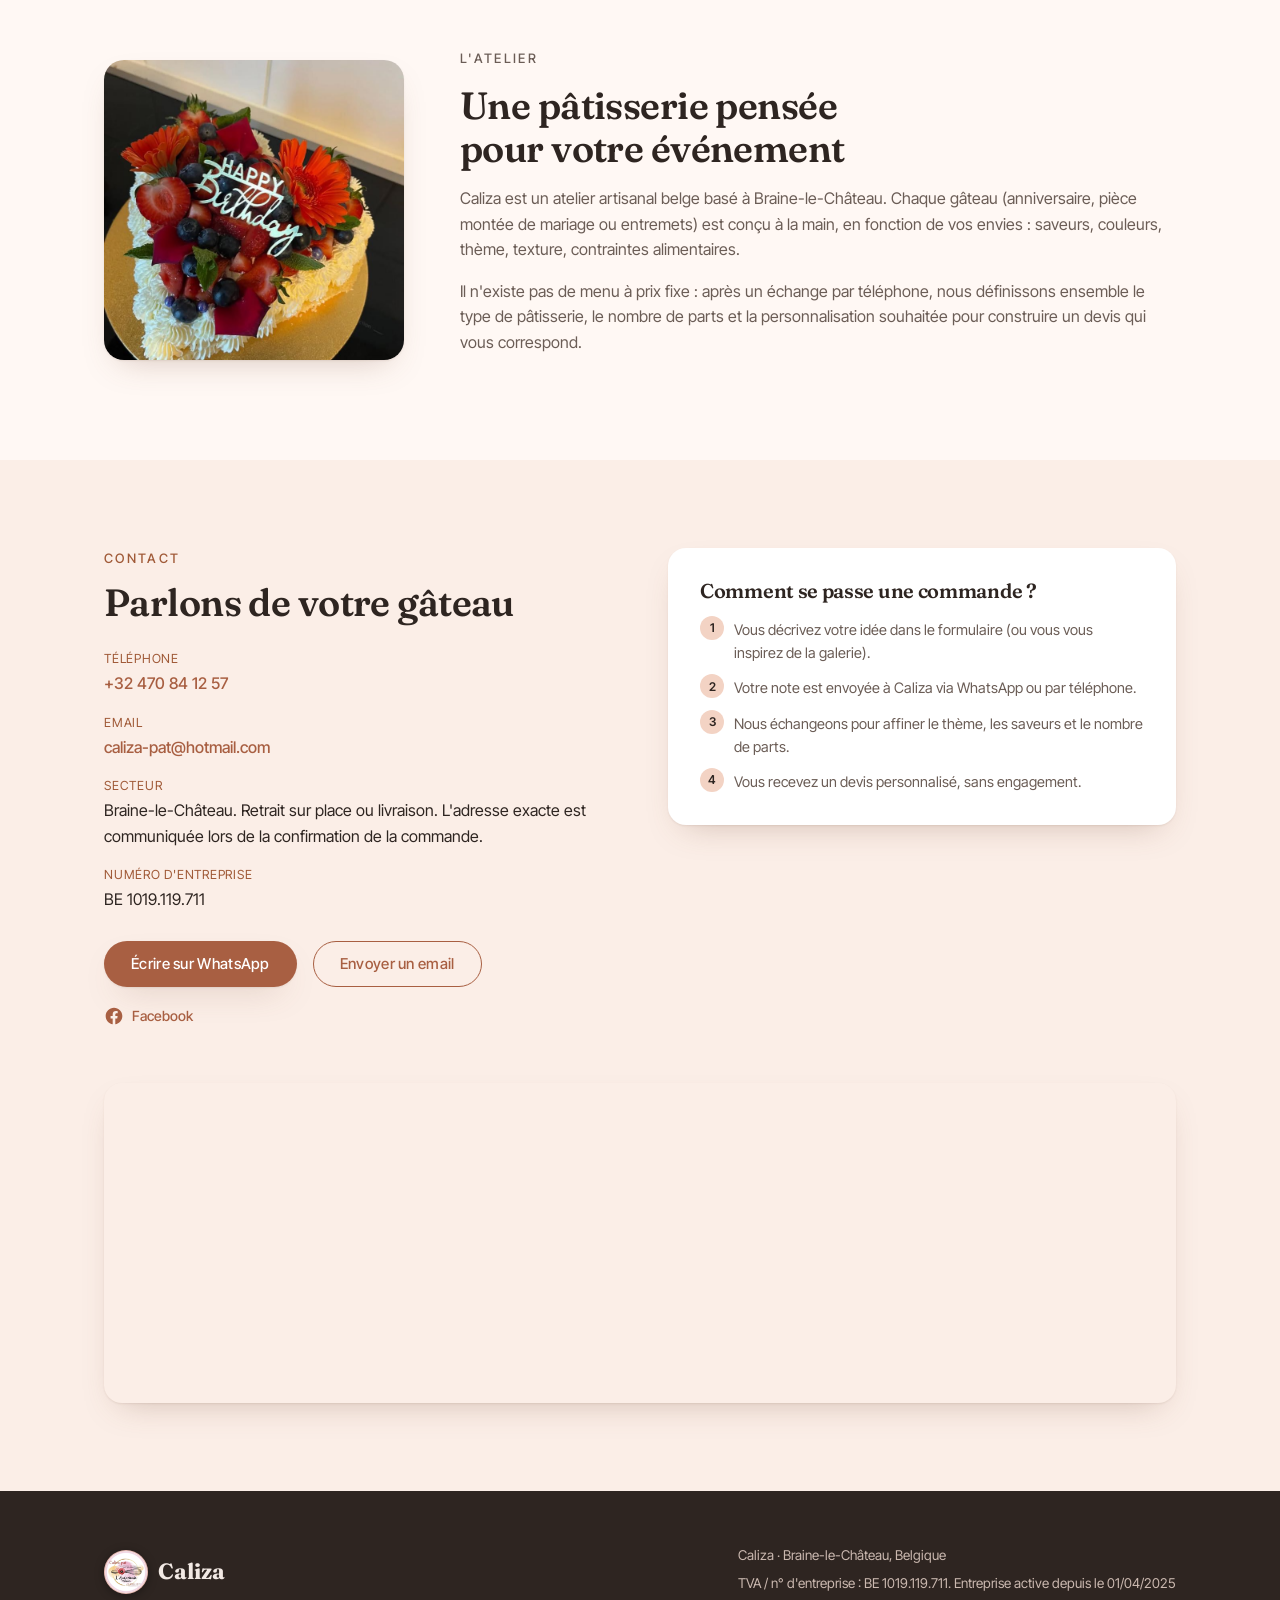
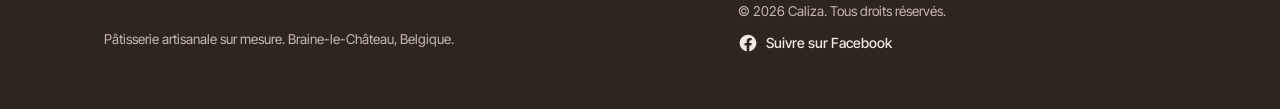
==== commit d28a3b4a: "Galerie repliable + correctifs de la revue de finition Galerie repliable (index.html + atelier.html)" ====
--- a/index.html
+++ b/index.html
@@ -27,7 +27,7 @@
 <link rel="apple-touch-icon" href="assets/logo.jpg">
 <link rel="preconnect" href="https://fonts.googleapis.com">
 <link rel="preconnect" href="https://fonts.gstatic.com" crossorigin>
-<link href="https://fonts.googleapis.com/css2?family=Cormorant+Garamond:wght@500;600;700&family=Jost:wght@300;400;500;600&display=swap" rel="stylesheet">
+<link href="https://fonts.googleapis.com/css2?family=Fraunces:opsz,wght@9..144,400..700&family=Inter+Tight:wght@400;500;600&display=swap" rel="stylesheet">
 <link rel="stylesheet" href="style.css">
 <script type="application/ld+json">
 {
@@ -135,11 +135,18 @@
         commande. Vous pourrez ensuite l'adapter à vos goûts, vos couleurs et vos saveurs.
       </p>
 
-      <div class="gallery-filters" id="galleryFilters" role="group" data-i18n-aria="a11y.filterGroup" aria-label="Filtrer les inspirations"></div>
-      <p class="gallery-count" id="galleryCount" aria-live="polite"></p>
-
-      <div class="gallery" id="gallery">
-        <!-- Cards injected by script.js -->
+      <button type="button" class="gallery-toggle" data-gallery-toggle aria-expanded="true" aria-controls="galleryPanel">
+        <span class="gallery-toggle-label">Réduire la galerie</span>
+        <svg viewBox="0 0 24 24" aria-hidden="true"><path d="M6 9l6 6 6-6" fill="none" stroke="currentColor" stroke-width="2" stroke-linecap="round" stroke-linejoin="round"/></svg>
+      </button>
+
+      <div id="galleryPanel">
+        <div class="gallery-filters" id="galleryFilters" role="group" data-i18n-aria="a11y.filterGroup" aria-label="Filtrer les inspirations"></div>
+        <p class="gallery-count" id="galleryCount" aria-live="polite"></p>
+
+        <div class="gallery" id="gallery">
+          <!-- Cards injected by script.js -->
+        </div>
       </div>
     </div>
   </section>
--- a/style.css
+++ b/style.css
@@ -26,7 +26,7 @@
   text-size-adjust:100%;
 }
 body{
-  font-family:'Jost', system-ui, -apple-system, 'Segoe UI', Roboto, sans-serif;
+  font-family:'Inter Tight', system-ui, -apple-system, 'Segoe UI', Roboto, sans-serif;
   color:var(--ink);
   background:var(--cream);
   line-height:1.6;
@@ -38,9 +38,12 @@
   text-rendering:optimizeLegibility;
 }
 h1,h2,h3{
-  font-family:'Cormorant Garamond', Georgia, 'Times New Roman', serif;
+  font-family:'Fraunces', Georgia, 'Times New Roman', serif;
   font-weight:600;
-  line-height:1.15;
+  font-optical-sizing:auto;
+  font-variation-settings:"SOFT" 32;
+  line-height:1.12;
+  letter-spacing:-.015em;
   color:var(--ink);
   overflow-wrap:break-word;
   text-wrap:balance;
@@ -105,7 +108,7 @@
   display:flex;align-items:center;justify-content:space-between;
   height:76px;gap:20px;
 }
-.logo{display:flex;align-items:center;gap:10px;font-family:'Cormorant Garamond',serif;font-size:26px;font-weight:700;color:var(--rose-deep)}
+.logo{display:flex;align-items:center;gap:10px;font-family:'Fraunces',Georgia,serif;font-size:26px;font-weight:700;color:var(--rose-deep)}
 .logo-img{width:44px;height:44px;border-radius:50%;object-fit:cover;box-shadow:0 2px 8px rgba(120,80,60,.25)}
 .nav{display:flex;gap:28px;font-size:15px;letter-spacing:.02em}
 .nav a{color:var(--ink-soft);transition:color .2s}
@@ -154,15 +157,15 @@
 .btn .icon{width:16px;height:16px;flex:none}
 
 /* Hero */
-.hero{position:relative;overflow:hidden;padding:72px 0 64px;text-align:center}
-.hero-inner{max-width:720px}
+.hero{position:relative;overflow:hidden;padding:92px 0 72px;text-align:center}
+.hero-inner{max-width:760px}
 .eyebrow{
   text-transform:uppercase;letter-spacing:.18em;font-size:13px;
   color:var(--gold);font-weight:500;margin-bottom:14px;
 }
 .eyebrow.center{text-align:center}
-.hero h1{font-size:clamp(32px,5vw,54px);margin-bottom:20px}
-.hero-lede{color:var(--ink-soft);font-size:17px;max-width:560px;margin:0 auto 8px}
+.hero h1{font-size:clamp(38px,5.6vw,60px);letter-spacing:-.025em;margin-bottom:22px}
+.hero-lede{color:var(--ink-soft);font-size:18px;max-width:580px;margin:0 auto 8px}
 .hero-actions{display:flex;gap:16px;flex-wrap:wrap}
 .hero-actions.center{justify-content:center;margin-top:32px}
 
@@ -221,7 +224,7 @@
 .strip{background:var(--blush);padding:28px 0}
 .strip-inner{display:flex;justify-content:space-around;flex-wrap:wrap;gap:20px;text-align:center}
 .strip-item{display:flex;flex-direction:column;gap:4px}
-.strip-item strong{font-family:'Cormorant Garamond',serif;font-size:26px;color:var(--ink)}
+.strip-item strong{font-family:'Fraunces',Georgia,serif;font-size:26px;color:var(--ink)}
 .strip-item span{font-size:13px;color:#4b3f38}
 
 /* Sections */
@@ -298,7 +301,7 @@
   background:#fff;border:1px solid var(--line);border-radius:14px;
   padding:18px 20px;display:flex;flex-direction:column;gap:4px;
 }
-.order-info-item strong{font-family:'Cormorant Garamond',serif;font-size:19px;color:var(--rose-deep)}
+.order-info-item strong{font-family:'Fraunces',Georgia,serif;font-size:19px;color:var(--rose-deep)}
 .order-info-item span{font-size:13.5px;color:var(--ink-soft)}
 
 /* Order form */
@@ -388,7 +391,7 @@
 .footer-inner{display:flex;justify-content:space-between;gap:40px;flex-wrap:wrap}
 .footer-brand{display:flex;flex-wrap:wrap;align-items:center;gap:10px}
 .footer-brand .logo-img{box-shadow:0 2px 10px rgba(0,0,0,.35)}
-.footer-inner .logo-text{font-family:'Cormorant Garamond',serif;font-size:22px;font-weight:700;color:#f2e9e4}
+.footer-inner .logo-text{font-family:'Fraunces',Georgia,serif;font-size:22px;font-weight:700;color:#f2e9e4}
 .footer-brand p{flex-basis:100%;color:#cbb9b0;font-size:13.5px;margin-top:4px}
 .footer-legal p{color:#cbb9b0;font-size:13.5px;margin-top:6px}
 
@@ -433,6 +436,20 @@
 .lightbox-nav:hover{background:rgba(255,255,255,.3)}
 .lightbox-nav svg{width:24px;height:24px}
 body.no-scroll{overflow:hidden}
+
+/* Repli de la galerie */
+.gallery-toggle{
+  display:flex;align-items:center;gap:8px;width:-moz-fit-content;width:fit-content;
+  margin:0 auto 36px;padding:10px 20px;min-height:40px;
+  border:1px solid var(--line);border-radius:999px;background:#fff;
+  font-family:inherit;font-size:14px;font-weight:500;color:var(--ink-soft);
+  cursor:pointer;-webkit-appearance:none;appearance:none;
+  transition:border-color .15s ease,color .15s ease;
+}
+.gallery-toggle:hover{border-color:var(--rose-deep);color:var(--rose-deep)}
+.gallery-toggle svg{width:14px;height:14px;transition:transform .25s var(--ease-out)}
+.gallery-toggle[aria-expanded="true"] svg{transform:rotate(180deg)}
+#galleryPanel[hidden]{display:none}
 
 /* Compteur de créations sous les filtres */
 .gallery-count{
